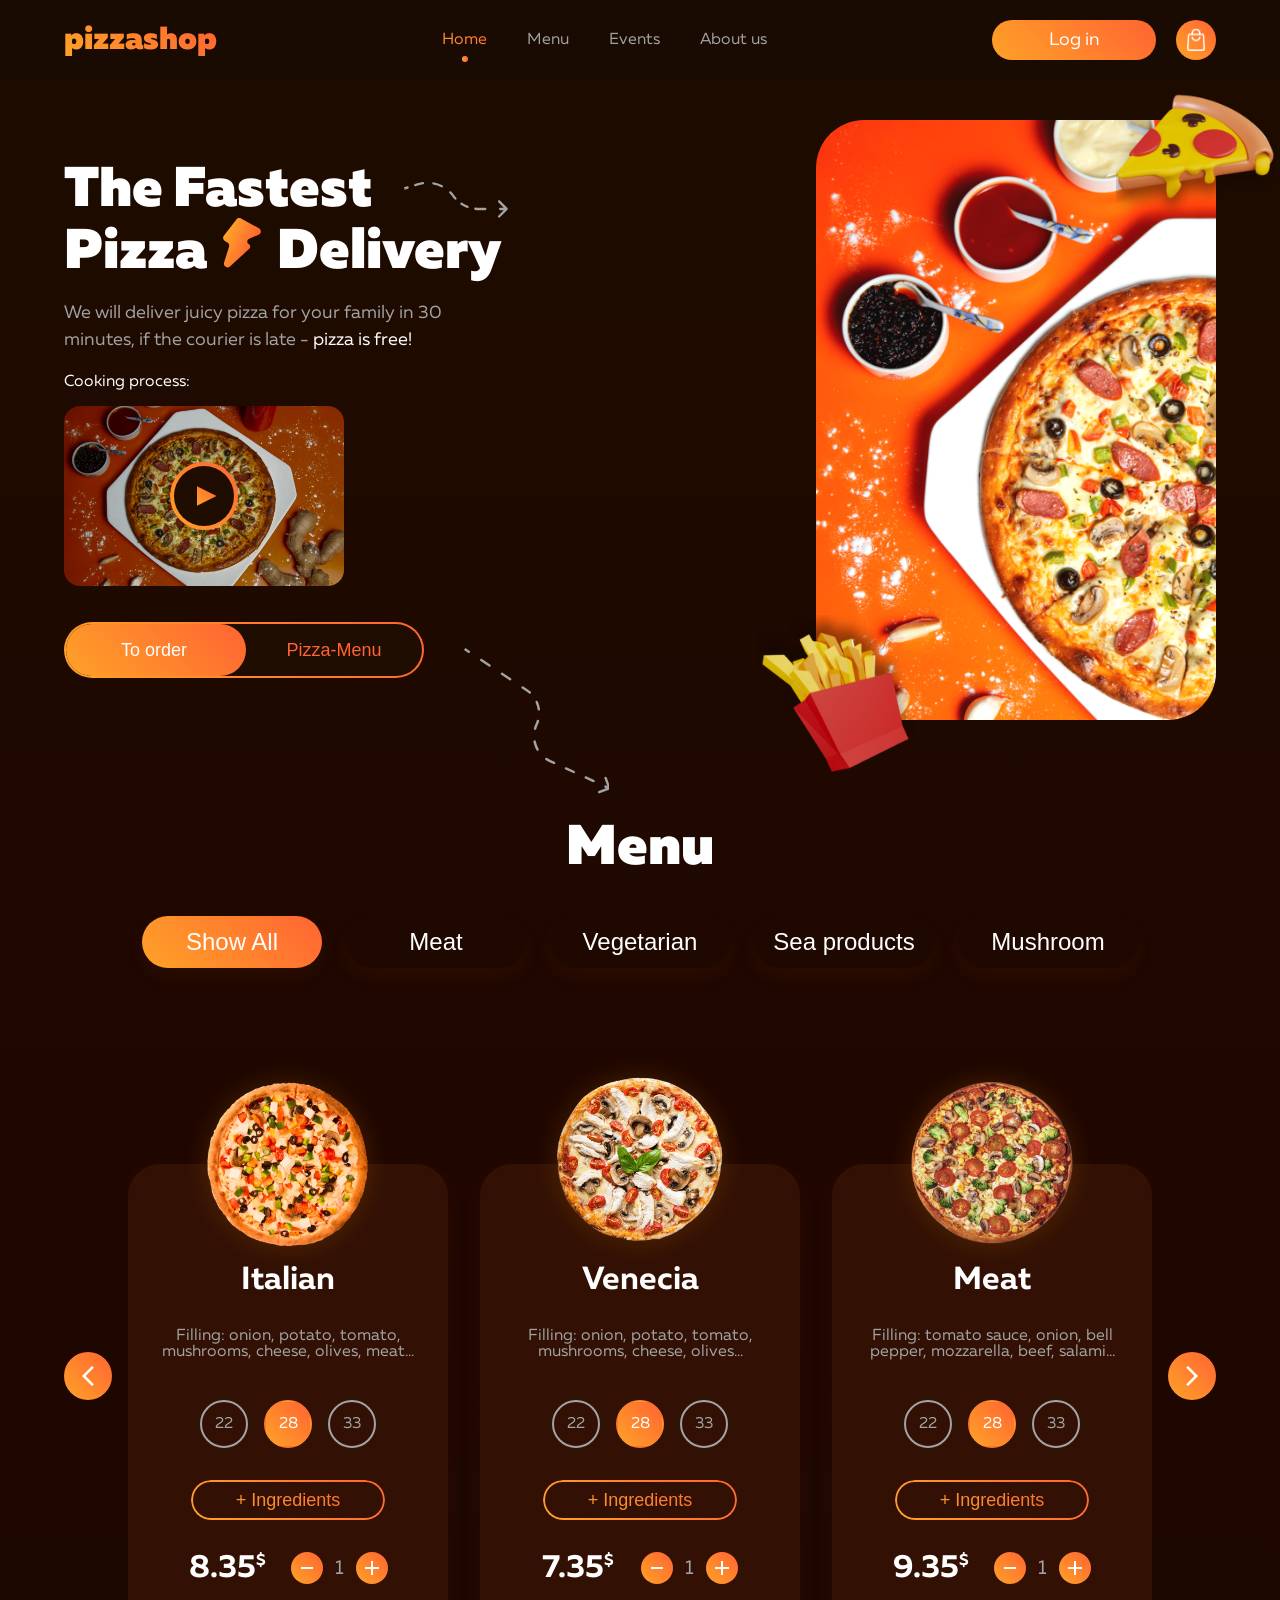
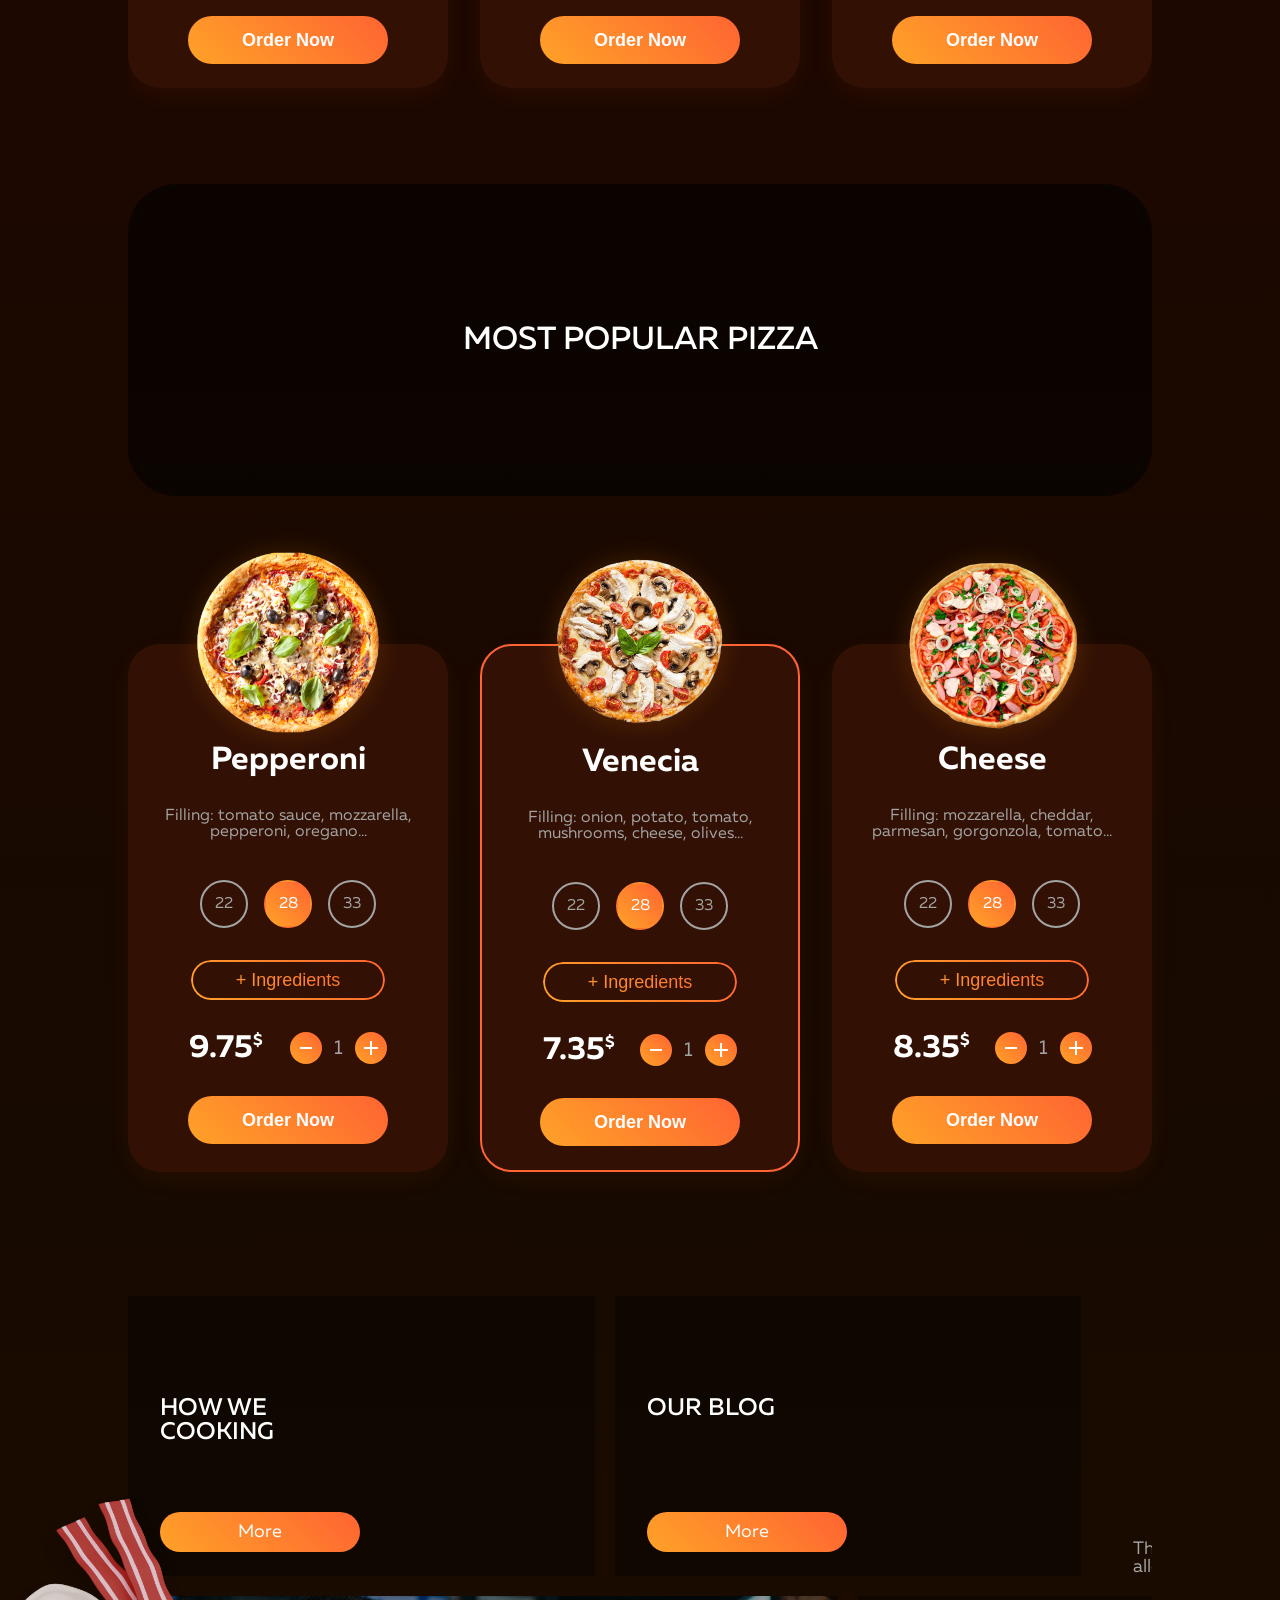
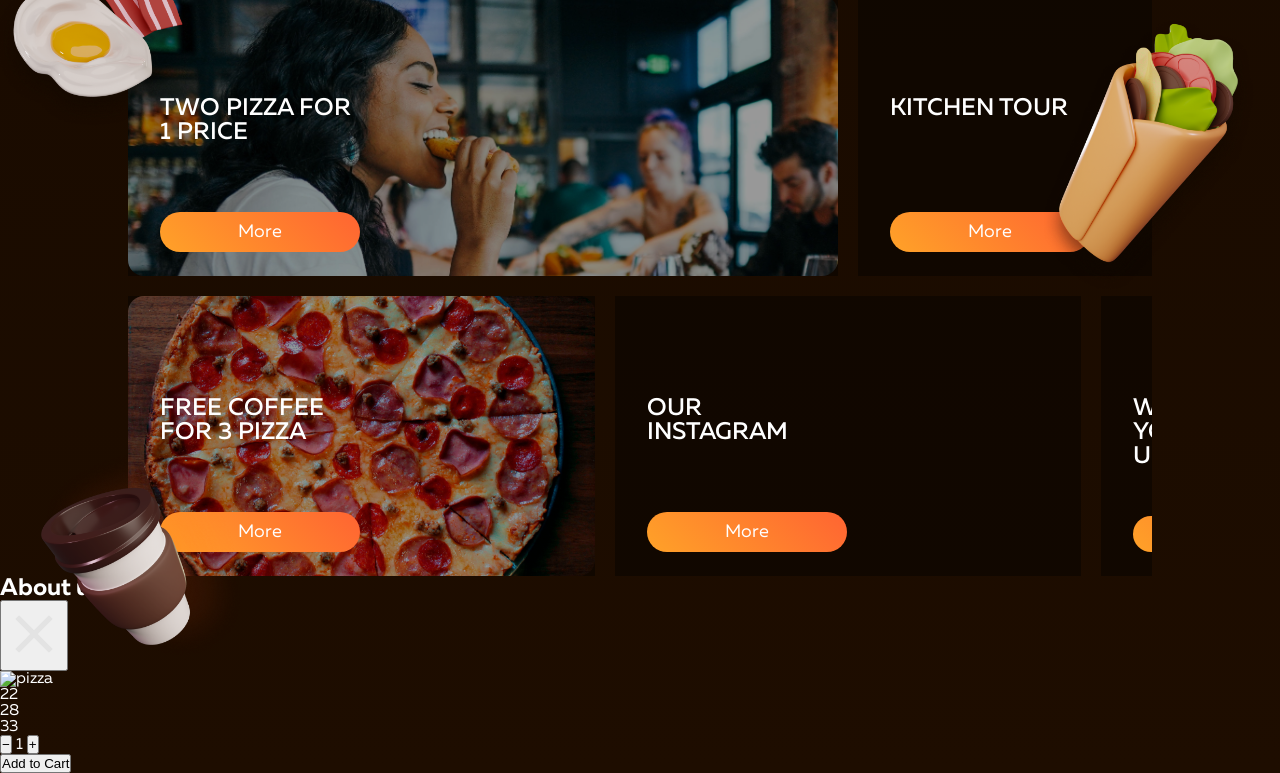
==== index.html @ ea16dc96 "Divide js files" ====
<!DOCTYPE html>
<html lang="en">
<head>
    <meta charset="UTF-8">
    <title>PizzaShop</title>
    <link rel="stylesheet" href="css/font.css">
    <link rel="stylesheet" href="css/reset.css">
    <link rel="stylesheet" href="css/style.css">
</head>
<body>
<header>
    <div class="header__container">
        <h1 class="header__logo">pizzashop</h1>
        <nav class="header__nav">
            <ul class="nav__list">
                <li class="nav__item"><a class="nav__link nav__link--active" href="#home">Home</a></li>
                <li class="nav__item"><a class="nav__link" href="#menu">Menu</a></li>
                <li class="nav__item"><a class="nav__link" href="#events">Events</a></li>
                <li class="nav__item"><a class="nav__link" href="#about">About us</a></li>
            </ul>
        </nav>

        <div class="header__actions" id="actions">
            <a class="header__login" href="#" id="login">Log in</a>
            <a class="header__bag" href="#">
                <img class="header__bag_img" src="img/icons/bag.svg" alt="">
            </a>
            <button class="header__burger" id="burger" aria-label="Open menu">
                <span></span>
                <span></span>
                <span></span>
            </button>
        </div>
    </div>
</header>

<main>
    <section id="home" class="hero-section">
        <div class="hero-section__description-block">
            <h1 class="hero-section__title title">
                The Fastest <br>
                Pizza
                <img class="description-text__lightning-icon" alt="lighting-icon" src="img/icons/lighting.svg"> Delivery
            </h1>
            <div class="hero-section__arrow-top">
                <svg width="104" height="36" viewBox="0 0 104 36" xmlns="http://www.w3.org/2000/svg">
                    <path d="M103.471 27.7915C103.933 27.3297 103.933 26.581 103.471 26.1192L95.9459 18.5943C95.4841 18.1325 94.7355 18.1325 94.2737 18.5943C93.8119 19.056 93.8119 19.8047 94.2737 20.2665L100.963 26.9553L94.2737 33.6442C93.8119 34.106 93.8119 34.8547 94.2737 35.3164C94.7355 35.7782 95.4841 35.7782 95.9459 35.3164L103.471 27.7915ZM49.2333 13.8865L48.2747 14.5788L49.2333 13.8865ZM74.7927 26.9553L74.7927 25.7729L74.7927 26.9553ZM3.95366 6.63328C4.57832 6.44284 4.93032 5.78207 4.73987 5.15741C4.54943 4.53276 3.88866 4.18076 3.26401 4.3712L3.60884 5.50224L3.95366 6.63328ZM10.8704 2.05218C10.2458 2.24262 9.89376 2.90339 10.0842 3.52804C10.2746 4.1527 10.9354 4.5047 11.5601 4.31425L11.2152 3.18322L10.8704 2.05218ZM19.0616 2.35124C19.707 2.25175 20.1496 1.64789 20.0501 1.00247C19.9506 0.357049 19.3467 -0.0855175 18.7013 0.0139675L18.8814 1.1826L19.0616 2.35124ZM29.5747 0.171154C28.9324 0.0531824 28.3161 0.478233 28.1981 1.12053C28.0802 1.76283 28.5052 2.37915 29.1475 2.49712L29.3611 1.33414L29.5747 0.171154ZM37.3638 5.26276C37.9467 5.55719 38.6579 5.32335 38.9523 4.74045C39.2468 4.15755 39.0129 3.44633 38.43 3.15189L37.8969 4.20732L37.3638 5.26276ZM47.1852 9.60181C46.7314 9.1323 45.9828 9.11963 45.5133 9.57352C45.0438 10.0274 45.0311 10.776 45.485 11.2455L46.3351 10.4237L47.1852 9.60181ZM50.5187 17.3538C50.9564 17.8385 51.7041 17.8765 52.1887 17.4388C52.6734 17.0011 52.7114 16.2534 52.2737 15.7687L51.3962 16.5613L50.5187 17.3538ZM58.1165 20.7802C57.5709 20.4214 56.8377 20.5728 56.4789 21.1185C56.12 21.6641 56.2715 22.3973 56.8171 22.7561L57.4668 21.7682L58.1165 20.7802ZM63.1621 26.0004C63.7724 26.2326 64.4555 25.9261 64.6877 25.3157C64.9199 24.7054 64.6134 24.0223 64.0031 23.7901L63.5826 24.8952L63.1621 26.0004ZM71.4867 25.5925C70.8375 25.5215 70.2536 25.9901 70.1826 26.6392C70.1115 27.2884 70.5801 27.8723 71.2293 27.9434L71.358 26.768L71.4867 25.5925ZM81.2222 28.1378C81.8752 28.1378 82.4046 27.6084 82.4046 26.9553C82.4046 26.3023 81.8752 25.7729 81.2222 25.7729L81.2222 26.9553L81.2222 28.1378ZM96.2054 25.7729C95.5523 25.7729 95.0229 26.3023 95.0229 26.9553C95.0229 27.6084 95.5523 28.1378 96.2054 28.1378L96.2054 26.9553L96.2054 25.7729ZM0.344849 6.49736L0.689677 7.6284L3.95366 6.63328L3.60884 5.50224L3.26401 4.3712L1.97744e-05 5.36632L0.344849 6.49736ZM11.2152 3.18322L11.5601 4.31425L14.8241 3.31914L14.4792 2.1881L14.1344 1.05706L10.8704 2.05218L11.2152 3.18322ZM14.4792 2.1881L14.8241 3.31914C16.227 2.89142 17.6428 2.56993 19.0616 2.35124L18.8814 1.1826L18.7013 0.0139675C17.1717 0.249748 15.6458 0.596278 14.1344 1.05706L14.4792 2.1881ZM29.3611 1.33414L29.1475 2.49712C32.0036 3.02169 34.7718 3.95351 37.3638 5.26276L37.8969 4.20732L38.43 3.15189C35.6364 1.74079 32.653 0.736538 29.5747 0.171154L29.3611 1.33414ZM46.3351 10.4237L45.485 11.2455C46.4827 12.2776 47.416 13.3898 48.2747 14.5788L49.2333 13.8865L50.1918 13.1942C49.2667 11.9133 48.261 10.7146 47.1852 9.60181L46.3351 10.4237ZM49.2333 13.8865L48.2747 14.5788C48.9758 15.5496 49.7254 16.4754 50.5187 17.3538L51.3962 16.5613L52.2737 15.7687C51.5378 14.9539 50.8424 14.095 50.1918 13.1942L49.2333 13.8865ZM57.4668 21.7682L56.8171 22.7561C58.8075 24.0651 60.9355 25.1532 63.1621 26.0004L63.5826 24.8952L64.0031 23.7901C61.9374 23.0041 59.9632 21.9947 58.1165 20.7802L57.4668 21.7682ZM71.358 26.768L71.2293 27.9434C72.4058 28.0722 73.5952 28.1378 74.7927 28.1378L74.7927 26.9553L74.7927 25.7729C73.6815 25.7729 72.5781 25.7121 71.4867 25.5925L71.358 26.768ZM74.7927 26.9553L74.7927 28.1378L81.2222 28.1378L81.2222 26.9553L81.2222 25.7729L74.7927 25.7729L74.7927 26.9553ZM96.2054 26.9553L96.2054 28.1378L102.635 28.1378L102.635 26.9553L102.635 25.7729L96.2054 25.7729L96.2054 26.9553Z"
                          fill="#A3A3A3"
                    />
                </svg>
            </div>

            <p class="description__text">
                We will deliver juicy pizza for your family in 30 minutes, if the courier is late -
                <span>pizza is free!</span>
            </p>
            <div class="description__down-bock">
                <div class="hero__video-block">
                    <p class="hero__video-title">Cooking process:</p>
                    <div class="hero__video-wrapper" id="video-wrapper">
                        <button class="hero__video-button" id="video-button">
                        <span class="video-button__triangle-container">
                            <span class="video-button__triangle"></span>
                        </span>
                        </button>
                    </div>
                </div>

                <div class="hero-section__switch">
                    <div class="switch__slider"></div>
                    <button class="switch__btn switch__btn--active">To order</button>
                    <button class="switch__btn">Pizza-Menu</button>
                </div>
                <div class="hero-section__arrow-bottom">
                    <svg width="147" height="146" viewBox="0 0 147 146" xmlns="http://www.w3.org/2000/svg">
                        <path d="M145.855 141.482C146.49 141.246 146.814 140.54 146.579 139.905L142.742 129.557C142.506 128.922 141.801 128.598 141.165 128.833C140.53 129.069 140.207 129.775 140.442 130.41L143.853 139.608L134.654 143.019C134.019 143.254 133.695 143.96 133.931 144.595C134.166 145.23 134.872 145.554 135.507 145.319L145.855 141.482ZM62.7693 42.1664L63.4467 41.1441L62.7693 42.1664ZM4.13945 4.78748C4.70403 5.16158 5.46498 5.00718 5.83909 4.4426C6.21319 3.87802 6.05879 3.11707 5.49421 2.74296L4.81683 3.76522L4.13945 4.78748ZM17.9126 10.9718C17.348 10.5977 16.5871 10.7521 16.213 11.3167C15.8388 11.8812 15.9933 12.6422 16.5578 13.0163L17.2352 11.994L17.9126 10.9718ZM24.8368 18.5022C25.4013 18.8763 26.1623 18.7219 26.5364 18.1573C26.9105 17.5927 26.7561 16.8318 26.1915 16.4577L25.5141 17.4799L24.8368 18.5022ZM38.6099 24.6865C38.0453 24.3124 37.2844 24.4668 36.9103 25.0314C36.5362 25.5959 36.6906 26.3569 37.2551 26.731L37.9325 25.7087L38.6099 24.6865ZM45.5341 32.2169C46.0986 32.591 46.8596 32.4366 47.2337 31.872C47.6078 31.3074 47.4534 30.5465 46.8888 30.1724L46.2114 31.1946L45.5341 32.2169ZM59.3072 38.4012C58.7426 38.0271 57.9817 38.1815 57.6076 38.7461C57.2335 39.3106 57.3879 40.0716 57.9524 40.4457L58.6298 39.4234L59.3072 38.4012ZM65.0434 45.4578C65.5498 45.9075 66.3249 45.8615 66.7746 45.355C67.2243 44.8486 67.1783 44.0735 66.6718 43.6238L65.8576 44.5408L65.0434 45.4578ZM73.8301 53.4104C73.5547 52.7917 72.8299 52.5133 72.2111 52.7887C71.5924 53.0641 71.314 53.7889 71.5894 54.4077L72.7098 53.9091L73.8301 53.4104ZM73.6246 61.5491C73.7168 62.2201 74.3354 62.6893 75.0064 62.5971C75.6774 62.5049 76.1466 61.8863 76.0544 61.2153L74.8395 61.3822L73.6246 61.5491ZM75.1307 73.3052C75.324 72.6561 74.9545 71.9732 74.3054 71.7799C73.6563 71.5866 72.9734 71.956 72.7801 72.6051L73.9554 72.9552L75.1307 73.3052ZM69.9096 80.3237C69.7261 80.9757 70.1057 81.653 70.7577 81.8365C71.4096 82.0201 72.0869 81.6404 72.2705 80.9885L71.09 80.6561L69.9096 80.3237ZM71.8107 93.259C71.6769 92.595 71.0302 92.1652 70.3663 92.299C69.7024 92.4327 69.2726 93.0794 69.4063 93.7433L70.6085 93.5012L71.8107 93.259ZM72.5339 102.179C72.8653 102.769 73.6128 102.979 74.2034 102.648C74.7941 102.316 75.0042 101.569 74.6728 100.978L73.6033 101.578L72.5339 102.179ZM83.021 109.983C82.4568 109.608 81.6957 109.762 81.321 110.326C80.9463 110.89 81.0999 111.652 81.6641 112.026L82.3425 111.005L83.021 109.983ZM89.5606 116.036C90.1761 116.319 90.9041 116.049 91.1867 115.433C91.4692 114.818 91.1993 114.09 90.5837 113.807L90.0721 114.922L89.5606 116.036ZM102.446 119.252C101.83 118.97 101.102 119.239 100.82 119.855C100.537 120.47 100.807 121.199 101.423 121.481L101.934 120.367L102.446 119.252ZM109.331 125.111C109.946 125.394 110.674 125.124 110.957 124.508C111.239 123.893 110.969 123.165 110.354 122.882L109.842 123.997L109.331 125.111ZM122.216 128.327C121.601 128.045 120.873 128.315 120.59 128.93C120.307 129.546 120.577 130.274 121.193 130.556L121.705 129.442L122.216 128.327ZM129.101 134.186C129.717 134.469 130.445 134.199 130.727 133.583C131.01 132.968 130.74 132.24 130.124 131.957L129.613 133.072L129.101 134.186ZM141.986 137.402C141.371 137.12 140.643 137.39 140.36 138.005C140.078 138.621 140.348 139.349 140.963 139.631L141.475 138.517L141.986 137.402ZM0.677368 1.02228L-1.23278e-05 2.04454L4.13945 4.78748L4.81683 3.76522L5.49421 2.74296L1.35475 2.065e-05L0.677368 1.02228ZM17.2352 11.994L16.5578 13.0163L24.8368 18.5022L25.5141 17.4799L26.1915 16.4577L17.9126 10.9718L17.2352 11.994ZM37.9325 25.7087L37.2551 26.731L45.5341 32.2169L46.2114 31.1946L46.8888 30.1724L38.6099 24.6865L37.9325 25.7087ZM58.6298 39.4234L57.9524 40.4457L62.0919 43.1886L62.7693 42.1664L63.4467 41.1441L59.3072 38.4012L58.6298 39.4234ZM62.7693 42.1664L62.0919 43.1886C63.1412 43.884 64.1258 44.6431 65.0434 45.4578L65.8576 44.5408L66.6718 43.6238C65.6684 42.7329 64.5925 41.9034 63.4467 41.1441L62.7693 42.1664ZM72.7098 53.9091L71.5894 54.4077C72.6005 56.6796 73.2862 59.0855 73.6246 61.5491L74.8395 61.3822L76.0544 61.2153C75.6845 58.5227 74.9352 55.8935 73.8301 53.4104L72.7098 53.9091ZM73.9554 72.9552L72.7801 72.6051C72.4298 73.7812 71.9934 74.9453 71.4682 76.0893L72.5827 76.6009L73.6972 77.1125C74.2707 75.8633 74.7477 74.5912 75.1307 73.3052L73.9554 72.9552ZM72.5827 76.6009L71.4682 76.0893C70.8301 77.4795 70.3119 78.8949 69.9096 80.3237L71.09 80.6561L72.2705 80.9885C72.6383 79.6819 73.1125 78.3864 73.6972 77.1125L72.5827 76.6009ZM70.6085 93.5012L69.4063 93.7433C70.0019 96.6997 71.0582 99.5485 72.5339 102.179L73.6033 101.578L74.6728 100.978C73.3224 98.5717 72.3556 95.9643 71.8107 93.259L70.6085 93.5012ZM82.3425 111.005L81.6641 112.026C82.9007 112.847 84.2164 113.583 85.6065 114.221L86.1181 113.106L86.6297 111.992C85.3558 111.407 84.1517 110.734 83.021 109.983L82.3425 111.005ZM86.1181 113.106L85.6065 114.221L89.5606 116.036L90.0721 114.922L90.5837 113.807L86.6297 111.992L86.1181 113.106ZM101.934 120.367L101.423 121.481L109.331 125.111L109.842 123.997L110.354 122.882L102.446 119.252L101.934 120.367ZM121.705 129.442L121.193 130.556L129.101 134.186L129.613 133.072L130.124 131.957L122.216 128.327L121.705 129.442ZM141.475 138.517L140.963 139.631L144.917 141.446L145.429 140.332L145.94 139.217L141.986 137.402L141.475 138.517Z"
                              fill="#A3A3A3"/>
                    </svg>
                </div>
            </div>
        </div>
        <div class="hero-section__banner">
            <img class="banner__pizza-emoji" src="img/emoji/pizza.png" alt="pizza-emoji">

            <picture class="banner__img">
                <img class="banner__img-item" src="img/pizza-banner.png" alt="pizza banner">
            </picture>
            <img class="banner__potatoes-emoji" src="img/emoji/potatoes-free.png" alt="potatoes-free-emoji">

        </div>

    </section>

    <section id="menu" class="menu-section">
        <h2 class="menu-section__title title">Menu</h2>

        <div class="menu-section__menu-content">
            <div class="menu-content__buttons">
            </div>

            <div class="menu-content__slider">
                <button class="menu-slider__btn prev">
                    <img src="img/icons/arrow-left.svg" alt="arrow-left">
                </button>

                <div class="menu-content__cards-container">
                    <div class="menu-content__cards-track">
                    </div>
                </div>

                <button class="menu-slider__btn next">
                    <img src="img/icons/arrow-right.svg" alt="arrow-right">
                </button>
            </div>
        </div>

        <div class="menu-section__popular-pizzas">
            <div class="popular-pizzas__popular-pizza-banner">
                <p class="popular-pizzas-banner__title">MOST POPULAR PIZZA</p>
            </div>
            <div class="menu-section__popular-pizzas-container">

            </div>
        </div>

    </section>


    <section id="events" class="events-section">
        <div class="events-scroll-wrapper">
            <div class="events-section__events-container">
                <div class="events-container__event-item--cooking event-item">
                    <p class="event-item__title">HOW WE COOKING</p>
                    <a class="event-item__btn">More</a>
                </div>
                <div class="events-container__event-item--blog event-item">
                    <p class="event-item__title">OUR BLOG</p>
                    <a class="event-item__btn">More</a>
                </div>
                <div class="events-container__events-header">
                    <h2 class="events__title title">Events</h2>
                    <p class="events__description">
                        There are regular events in our pizzeria that will allow you to eat delicious food for a lower
                        price!
                    </p>
                </div>
                <div class="events-container__event-item--pizza event-item">
                    <p class="event-item__title">TWO PIZZA FOR 1 PRICE</p>
                    <a class="event-item__btn">More</a>
                </div>
                <div class="events-container__event-item--tour event-item">
                    <p class="event-item__title">KITCHEN TOUR</p>
                    <a class="event-item__btn">More</a>
                </div>
                <div class="events-container__event-item--coffee event-item">
                    <p class="event-item__title">FREE COFFEE FOR 3 PIZZA</p>
                    <a class="event-item__btn">More</a>
                </div>
                <div class="events-container__event-item--instagram event-item">
                    <p class="event-item__title">OUR INSTAGRAM</p>
                    <a class="event-item__btn">More</a>
                </div>
                <div class="events-container__event-item--place event-item">
                    <p class="event-item__title">WHERE ARE YOU CHOOSE US?</p>
                    <a class="event-item__btn">More</a>
                </div>
                <img class="events__emoji--eggs" src="img/emoji/eggs.png" alt="eggs-emoji">
                <img class="events__emoji--roll" src="img/emoji/roll.png" alt="roll-emoji">
                <img class="events__emoji--coffee" src="img/emoji/coffee.png" alt="coffee-emoji">
            </div>
        </div>
    </section>

    <section id="about">
        <h2>About us</h2>
    </section>
</main>
<footer></footer>
<script type="module" src="js/constants.js"></script>
<script type="module" src="js/mocks.js"></script>

<script src="js/navigation.js"></script>
<script src="js/burger-menu.js"></script>
<script src="js/video.js"></script>
<script src="js/switch.js"></script>
<script src="js/animations.js"></script>

<script type="module" src="js/pizza-modal.js"></script>
<script type="module" src="js/pizza-slider.js"></script>
<script type="module" src="js/pizza-cards.js"></script>
<script type="module" src="js/filters.js"></script>
<script type="module" src="js/popular-cards.js"></script>

<script type="module" src="js/init.js"></script>

</body>
</html>
---- css/font.css ----
@font-face {
    font-family: 'Muller';
    src: url('../fonts/Muller/Fontfabric - MullerRegular.otf') format('opentype');
    font-weight: 400;
    font-style: normal;
    font-display: swap;
}

@font-face {
    font-family: 'Muller';
    src: url('../fonts/Muller/Fontfabric - MullerMedium.otf') format('opentype');
    font-weight: 500;
    font-style: normal;
    font-display: swap;
}

@font-face {
    font-family: 'Muller';
    src: url('../fonts/Muller/Fontfabric - MullerBold.otf') format('opentype');
    font-weight: 700;
    font-style: normal;
    font-display: swap;
}

@font-face {
    font-family: 'Muller';
    src: url('../fonts/Muller/Fontfabric - MullerBlack.otf') format('opentype');
    font-weight: 900;
    font-style: normal;
    font-display: swap;
}
---- css/style.css ----
:root {
    --bg-color: #1E0D00;
    --primary-orange-color: #FF6432;
    --box-shadow-popular-card-color: rgba(255, 100, 50, 0.59);
    --box-shadow-card-color: #FF6B000F;
    --bg-card-color: #321104;
    --header-color: rgba(26, 12, 3, 0.85);
    --hover-box-shadow-color: rgba(255, 100, 50, 0.15);
    --primary-text-color: #fff;
    --secondary-text-color: #A3A3A3;

    --orange-gradient: linear-gradient(45deg, #FFA228 0%, #FF6432 100%);
    --bg-gradient: linear-gradient(180deg, #1E0C00 0%, #1F0700 31%, #170A00 69%, #1E0D00 100%);
    --modal-bg-gradient: linear-gradient(180deg,
    rgba(30, 12, 0, 0.8) 0%, rgba(31, 7, 0, 0.8) 31%,
    rgba(23, 10, 0, 0.8) 69%, rgba(30, 13, 0, 0.8) 100%);

    --font-weight-normal: 500;
    --font-weight-bold: 700;
    --font-weight-light: 400;
    --font-weight-extra-bold: 900;

    --font-size-s: 14px;
    --font-size-m: 16px;
    --font-size-l: 18px;
    --font-size-xl: 20px;
    --font-size-2xl: 24px;
    --font-size-3xl: 32px;
    --font-size-title: 56px;
}

body {
    background: var(--bg-gradient);
    font-family: 'Muller', sans-serif;
    color: var(--primary-text-color);
}

html::-webkit-scrollbar {
    width: 8px;
}

html::-webkit-scrollbar-track {
    background: var(--bg-gradient);
}

html::-webkit-scrollbar-thumb {
    background: var(--orange-gradient);
    border-radius: 8px;
}


/*header*/
header {
    position: fixed;
    width: 100%;
    z-index: 10;
    top: 0;
    left: 0;
}

.header__container {
    height: 80px;
    display: flex;
    justify-content: space-between;
    align-items: center;
    margin: 0 auto;
    padding: 0 64px;
    max-width: 1980px;
    background: var(--header-color);
    backdrop-filter: blur(20px);
    -webkit-backdrop-filter: blur(20px);
    transition: background 0.3s ease;
}

.header__logo,
.nav__link--active {
    background: var(--orange-gradient);
    background-clip: text;
    -webkit-background-clip: text;
    color: transparent;
    -webkit-text-fill-color: transparent;
}

.header__logo {
    font-weight: var(--font-weight-extra-bold);
}

.header__actions {
    display: flex;
    align-items: center;
    gap: 20px;
}

.header__actions .header__link {
    color: var(--primary-text-color);
    font-size: var(--font-size-m);
    transition: 0.3s ease;
}

.header__actions .header__link:hover {
    color: var(--orange-gradient);
    cursor: pointer;
}

.header__nav {
    height: 100%;
}

.nav__list {
    height: 100%;
    display: flex;
    align-items: center;
    gap: 32px;
}

.nav__item {
    position: relative;
    height: 40px;
}

.nav__link {
    display: flex;
    align-items: center;
    padding: 4px;
    justify-content: center;
    height: 100%;
    color: var(--secondary-text-color);
    text-decoration: none;
    transition: 0.3s ease;
}

.nav__link:hover {
    color: var(--primary-text-color);
    cursor: pointer;
}

.nav__link--active {
    display: flex;
    justify-content: center;
}

.nav__link--active::after {
    content: "";
    width: 6px;
    height: 6px;
    position: absolute;
    bottom: -2px;
    border-radius: 50%;
    background: linear-gradient(90deg, #FFA228 0%, #FF6432 100%);
}


.header__login, .event-item__btn {
    display: flex;
    align-items: center;
    justify-content: center;
    background: var(--orange-gradient);
    height: 40px;
    width: 164px;
    border-radius: 20px;
    font-size: var(--font-size-l);
    color: var(--primary-text-color);

    &:hover {
        scale: 1.05;
        transition: 0.3s ease;
    }
}

.header__bag {
    height: 40px;
    width: 40px;
    display: flex;
    align-items: center;
    justify-content: center;
    background: var(--orange-gradient);
    border-radius: 50%;

    &:hover {
        scale: 1.05;
        transition: 0.3s ease;
    }
}


main {
    padding-top: 120px;
    max-width: 1980px;
    margin: 0 auto;
}

.header__burger {
    display: none;
    flex-direction: column;
    justify-content: space-between;
    width: 26px;
    height: 18px;
    background: transparent;
    border: none;
    cursor: pointer;
    z-index: 10;
}

.header__burger span {
    width: 100%;
    height: 3px;
    border-radius: 3px;
    background: var(--orange-gradient);
    transition: 0.3s ease;
}

.nav__item--login {
    display: flex;
    justify-content: center;
    margin-top: 20px;
}

/*hero-section*/

.title {
    font-size: var(--font-size-title);
    font-weight: var(--font-weight-extra-bold);
}

.hero-section {
    display: flex;
    justify-content: space-between;
    align-items: center;
    padding: 0 64px;
    margin-bottom: 100px;
}

.hero-section__description-block {
    display: flex;
    flex-direction: column;
    gap: 20px;
    position: relative;
}

.description-text__lightning-icon {
    display: inline-block;
}

.description__text {
    width: 400px;
    font-size: var(--font-size-l);
    color: var(--secondary-text-color);
    line-height: 1.5;

    span {
        color: var(--primary-text-color);
    }
}

.hero__video-block {
    & > * {
        margin-bottom: 16px;
    }
}

.hero-section__arrow-bottom, .hero-section__arrow-top {
    position: absolute;
    overflow: hidden;
    width: 0;
    max-width: 145px;
    animation: reveal 3s ease forwards;
}

.hero-section__arrow-top {
    left: 340px;
    top: 20px;

}

.hero-section__arrow-bottom {
    bottom: -120px;
    left: 400px;
}

@keyframes reveal {
    from {
        width: 0;
        opacity: 0;
    }
    to {
        width: 100%;
        opacity: 1;
    }
}


.hero-section__banner {
    display: flex;
    justify-content: center;
    align-items: center;
    position: relative;
}

.banner__img {
    height: 600px;
    width: 400px;
    border-radius: 48px;
    overflow: hidden;
    padding: 0;
}

.banner__img-item {
    width: 100%;
    height: 100%;
}

.banner__pizza-emoji, .banner__potatoes-emoji {
    width: 160px;
    height: auto;
    position: absolute;

    &:hover {
        transform: scale(1.1);
        transition: 0.5s ease;
    }
}

.banner__potatoes-emoji {
    bottom: -60px;
    left: -60px;
}

.banner__pizza-emoji {
    top: -60px;
    right: -60px;
}

.hero__video-wrapper {
    display: flex;
    justify-content: center;
    align-items: center;
    background: url("../img/video-preview.png") center;
    background-size: cover;
    border-radius: 16px;
    width: 280px;
    height: 180px;
}

.hero__video-button {
    padding: 4px;
    border-radius: 50%;
    background: var(--orange-gradient);
    display: flex;
    justify-content: center;
    align-items: center;
    border: none;
    outline: none;

    &:hover {
        scale: 1.2;
        transition: 0.3s ease;
    }
}

.video-button__triangle-container {
    display: flex;
    justify-content: center;
    align-items: center;
    border-radius: inherit;
    width: 60px;
    height: 60px;
    background: var(--bg-color);
    cursor: pointer;

}

.video-button__triangle {
    clip-path: polygon(0 0, 100% 50%, 0 100%);
    background: var(--orange-gradient);
    margin-left: 5px;
    display: flex;
    align-items: center;
    justify-content: center;

    &::before {
        content: "";
        background: var(--bg-color);
        border-radius: 50%;
        width: 2px;
        height: 4px;
    }
}

.video-button__triangle {
    display: block;
    width: 20px;
    height: 20px;
}

.video--playing {
    width: 100%;
    height: 100%;
    border: none;
    border-radius: 16px;
    display: block;
    animation: fadeIn 0.4s ease-in;
}

@keyframes fadeIn {
    from {
        opacity: 0;
    }
    to {
        opacity: 1;
    }
}

.hero-section__switch {
    position: relative;
    display: flex;
    border-radius: 32px;
    background: var(--orange-gradient);
    width: 360px;
    overflow: hidden;
}

.hero-section__switch::before {
    content: "";
    position: absolute;
    inset: 2px;
    background: var(--bg-color);
    border-radius: 32px;
    z-index: 0;
}

.switch__slider {
    position: absolute;
    top: 2px;
    left: 2px;
    width: 50%;
    height: calc(100% - 4px);
    background: var(--orange-gradient);
    border-radius: 32px;
    z-index: 1;
    transition: transform 0.4s ease;
}

.switch__btn {
    flex: 1;
    height: 56px;
    border: none;
    border-radius: 32px;
    font-size: var(--font-size-l);
    font-weight: var(--font-weight-normal);
    color: var(--primary-orange-color);
    background: transparent;
    cursor: pointer;
    position: relative;
    z-index: 2;
    transition: color 0.3s ease;
}

.switch__btn--active {
    color: var(--primary-text-color);
}

.description__down-bock {
    display: flex;
    flex-direction: column;
    gap: 20px;
}

.menu-section__menu-content {
    display: flex;
    flex-direction: column;
    gap: 64px;
    width: 100%;
    padding: 0 128px;
}

.menu-section {
    display: flex;
    flex-direction: column;
    gap: 40px;
    align-items: center;
    max-width: 1980px;
}

.menu-content__buttons {
    display: flex;
    justify-content: center;
    align-items: center;
    gap: 24px;
    flex-wrap: wrap;
}

.buttons__menu-filter-btn {
    background: transparent;
    border: none;
    color: var(--primary-text-color);
    font-size: var(--font-size-2xl);
    font-weight: var(--font-weight-normal);
    padding: 12px;
    width: 180px;
    border-radius: 32px;
    cursor: pointer;
    transition: all 0.3s ease;
    box-shadow: 0 8px 20px var(--box-shadow-card-color);
}

.buttons__menu-filter-btn:not(.buttons__menu-filter-btn--active):hover {
    box-shadow: 0 8px 40px var(--hover-box-shadow-color);
    transform: translateY(-6px);
}


.buttons__menu-filter-btn--active {
    background: var(--orange-gradient);
    color: var(--primary-text-color);
}

.menu-content__slider {
    display: flex;
    align-items: center;
    justify-content: center;
    gap: 24px;
    position: relative;
    width: 100%;
    max-width: 1440px;
    margin: 0 auto;
}

.menu-content__cards-container {
    padding: 100px 0 0;
    display: flex;
    overflow-x: auto;
}

.menu-content__cards-container::-webkit-scrollbar {
    display: none;
}

.menu-content__cards-track {
    display: flex;
    flex-wrap: nowrap;
    padding: 32px 0;
    gap: 32px;
    justify-content: center;
}

.menu-slider__btn {
    background: var(--orange-gradient);
    border: none;
    border-radius: 50%;
    cursor: pointer;
    width: 48px;
    height: 48px;
    display: flex;
    justify-content: center;
    align-items: center;
    transition: all 0.3s ease;
}

.menu-slider__btn:hover {
    transform: scale(1.1);
}

.menu-slider__btn.prev {
    position: absolute;
    left: -64px;
}

.menu-slider__btn.next {
    position: absolute;
    right: -64px;
}


.cards-container__pizza-card,
.popular-pizzas-container__pizza-card {
    width: 320px;
    padding: 100px 24px 24px;
    display: flex;
    flex-direction: column;
    align-items: center;
    gap: 32px;
    border-radius: 32px;
    background: var(--bg-card-color);
    box-shadow: 0 8px 24px var(--box-shadow-card-color);
    position: relative;
    text-align: center;
    transition: transform 0.3s ease, box-shadow 0.3s ease;
}


.cards-container__pizza-card:hover,
.popular-pizzas-container__pizza-card:hover {
    transform: translateY(-6px);
    box-shadow: 0 12px 28px var(--hover-box-shadow-color);
}

.pizza-card__img {
    position: absolute;
    top: -120px;
    width: 240px;
    height: auto;
}

.pizza-card__pizza-name {
    font-size: var(--font-size-3xl);
    font-weight: var(--font-weight-bold);
    display: flex;
}

.pizza-card__ingredients {
    color: var(--secondary-text-color);
    font-size: var(--font-size-m);
    height: 40px;
    overflow: hidden;
}

.pizza-card__sizes {
    display: flex;
    gap: 16px;
}

.pizza-card__size {
    border: 2px solid var(--secondary-text-color);
    color: var(--secondary-text-color);
    border-radius: 50%;
    width: 48px;
    height: 48px;
    display: flex;
    align-items: center;
    justify-content: center;
    cursor: pointer;
    transition: all 0.3s ease;
}

.pizza-card__size--active {
    background: var(--orange-gradient);
    border-color: transparent;
    color: var(--primary-text-color);
}

.pizza-card__ingredients-btn {
    position: relative;
    display: inline-flex;
    align-items: center;
    justify-content: center;
    font-size: var(--font-size-l);
    font-weight: var(--font-weight-normal);
    width: 194px;
    height: 40px;
    border-radius: 50px;
    cursor: pointer;
    border: none;
    color: transparent;
    z-index: 1;
    background: transparent var(--orange-gradient);
    background-clip: text;
    -webkit-background-clip: text;
    -webkit-text-fill-color: transparent;
    transition: all 0.3s ease;
}

.pizza-card__ingredients-btn::before {
    content: "";
    position: absolute;
    inset: 0;
    border-radius: inherit;
    padding: 2px;
    background: var(--orange-gradient);
    -webkit-mask: -webkit-linear-gradient(#fff 0 0, #fff 100%) content-box no-repeat,
    -webkit-linear-gradient(#fff 0 0, #fff 0 100%) border-box no-repeat;
    -webkit-mask-composite: xor;
    mask-composite: exclude;
    transition: opacity 0.3s ease;
}

.pizza-card__ingredients-btn:hover {
    background: var(--orange-gradient);
    -webkit-text-fill-color: var(--primary-text-color);
}

.pizza-card__ingredients-btn:hover::before {
    opacity: 0;
}

.pizza-card__pizza-price {
    font-size: var(--font-size-3xl);
    font-weight: var(--font-weight-bold);
}

.pizza-card__pizza-price span {
    font-size: var(--font-size-m);
    vertical-align: super;
}

.pizza-card__bottom-block {
    display: flex;
    width: 100%;
    justify-content: space-around;
    padding: 0 24px;
}

.pizza-card__pizza-calculator {
    display: flex;
    align-items: center;
    gap: 12px;
}

.pizza-calculator__remove,
.pizza-calculator__add {
    cursor: pointer;
    color: var(--primary-text-color);
    background: var(--orange-gradient);
    border-radius: 50%;
    padding: 4px;
    display: flex;
    align-items: center;
    justify-content: center;
}

.pizza-calculator__remove:hover,
.pizza-calculator__add:hover {
    transform: scale(1.05);
}

.pizza-calculator__total {
    font-size: var(--font-size-xl);
    color: var(--secondary-text-color);
    font-weight: var(--font-weight-light);
}

.pizza-card__order-now {
    width: 200px;
    height: 48px;
    border-radius: 32px;
    border: none;
    background: var(--orange-gradient);
    color: var(--primary-text-color);
    font-size: var(--font-size-l);
    font-weight: var(--font-weight-bold);
    cursor: pointer;
    transition: all 0.3s ease;
}

.pizza-card__order-now:hover {
    transform: scale(1.03);
    box-shadow: 0 4px 12px rgba(255, 100, 50, 0.3);
}

.menu-section__popular-pizzas {
    width: 100%;
    display: flex;
    flex-direction: column;
    padding: 24px 128px;
    gap: 48px;
}

.popular-pizzas__popular-pizza-banner {
    width: 100%;
    display: flex;
    align-items: center;
    justify-content: center;
    padding: 140px 0;
    border-radius: 48px;
    position: relative;
    background: url(../img/popular-pizza-banner.jpg) center/cover no-repeat;
    overflow: hidden;

    &::before {
        content: "";
        position: absolute;
        inset: 0;
        background-color: rgba(0, 0, 0, 0.6);
        z-index: 0;
    }

    & * {
        position: relative;
        z-index: 1;
    }
}

.popular-pizzas-banner__title {
    font-weight: var(--font-weight-normal);
    font-size: var(--font-size-3xl);
    opacity: 0;
    transform: translateY(60px);
    transition: opacity 0.8s ease, transform 0.8s ease;
}

.popular-pizzas-banner__title.visible {
    opacity: 1;
    transform: translateY(0);
}

.menu-section__popular-pizzas-container {
    display: flex;
    justify-content: center;
    padding: 100px 0;
    gap: 24px;
    flex-wrap: nowrap;
}


.pizza-card__rating-mark {
    position: absolute;
    left: 50%;
    bottom: -40px;
    transform: translateX(-50%);
    background: var(--orange-gradient);
    border-radius: 50px;
    padding: 6px 16px;
    font-size: var(--font-size-xl);
    font-weight: var(--font-weight-bold);
    opacity: 0;
    transition: opacity 0.5s ease, transform 0.5s ease;
}

.popular-pizzas-container__pizza-card:hover .pizza-card__rating-mark {
    opacity: 1;
    transform: translate(-50%, 0);
}

.pizza-card--best {
    border: 2px solid var(--primary-orange-color);
    position: relative;
    z-index: 2;
}

.popular-pizzas-container:hover .popular-pizzas-container__pizza-card {
    opacity: 0.5;
}

.popular-pizzas-container__pizza-card:hover {
    opacity: 1;
    z-index: 3;
    box-shadow: 0 0 32px var(--box-shadow-popular-card-color);
    transform: scale(1.05);
}

.menu-section__popular-pizzas-container {
    display: flex;
    justify-content: center;
    padding: 100px 0;
    gap: 32px;
    flex-wrap: nowrap;
}

/*events*/


.events-section {
    padding: 0 128px;
    position: relative;
}

.events-scroll-wrapper {
    overflow-x: auto;
    width: 100%;
}

.events-section__events-container {
    display: grid;
    grid-template-columns: repeat(6, 1fr);
    grid-template-areas:
    "cooking cooking blog blog title title"
    "pizza pizza pizza tour tour tour"
    "coffee coffee instagram instagram place place";
    gap: 20px;
    min-width: 1440px;
}

.events-container__event-item--cooking {
    background: url("../img/events/cooking.jpg") no-repeat center center;
    grid-area: cooking;
}

.events-container__event-item--blog {
    background: url("../img/events/blog.jpg") no-repeat center center;
    grid-area: blog;
}

.events-container__event-item--pizza {
    background: url("../img/events/pizza.jpg") no-repeat center center;
    grid-area: pizza;
}

.events-container__event-item--tour {
    background: url("../img/events/tour.jpg") no-repeat center center;
    grid-area: tour;
}

.events-container__event-item--coffee {
    background: url("../img/events/coffee.jpg") no-repeat center center;
    grid-area: coffee;
}

.events-container__event-item--instagram {
    background: url("../img/events/instagram.jpg") no-repeat center center;
    grid-area: instagram;
}

.events-container__event-item--place {
    background: url("../img/events/place.jpg") no-repeat center center;
    grid-area: place;
}

.event-item {
    padding: 100px 32px 24px;
    height: 280px;
    background-repeat: no-repeat;
    background-position: center;
    background-size: cover;
    border-radius: 16px;
    display: flex;
    flex-direction: column;
    justify-content: space-between;
    gap: 48px;
    position: relative;

    &::before {
        content: "";
        position: absolute;
        inset: 0;
        background-color: rgba(0, 0, 0, 0.4);
        width: inherit;
    }

    & > * {
        width: 200px;
        position: relative;
        z-index: 1;
    }
}

.event-item__title {
    font-size: var(--font-size-2xl);
    font-weight: var(--font-weight-normal);
}

.events-container__events-header {
    display: flex;
    flex-direction: column;
    justify-content: flex-end;
    align-items: flex-end;
    grid-area: title;
    padding: 0 32px;
    gap: 10px;
}

.events__description {
    font-size: var(--font-size-l);
    font-weight: var(--font-weight-light);
    color: var(--secondary-text-color);
}

.event-item__btn {
    transition: transform 0.3s ease;

    &:hover {
        cursor: pointer;
        transform: translateY(-5px);
    }
}

.events__emoji--eggs, .events__emoji--roll, .events__emoji--coffee {
    position: absolute;
    z-index: 1;
    pointer-events: none;
}

.events__emoji--eggs {
    width: 280px;
    top: 160px;
    left: -20px;
}

.events__emoji--roll {
    width: 320px;
    top: 30%;
    right: 0;
}

.events__emoji--coffee {
    width: 300px;
    bottom: -120px;
    left: 0;
}

/*media*/
@media (min-width: 1440px) {
    .header__container {
        justify-content: space-around;
    }

    .hero-section {
        justify-content: space-around;
    }
}

@media (max-width: 1024px) {
    .header__burger {
        height: 40px;
        width: 40px;
        display: flex;
        padding: 8px 4px;
    }

    .header__actions > .header__login {
        display: none;
    }


    .nav__item {
        height: 40px;
    }

    .nav__list {
        display: none;
        flex-direction: column;
        align-items: center;
        gap: 32px;
        position: fixed;
        top: 0;
        right: 0;
        width: 100%;
        height: 100vh;
        background: var(--modal-bg-gradient);
        justify-content: center;
        z-index: 10;
    }

    .nav__list.nav__list--open {
        display: flex;
    }

    .header__burger.active span:nth-child(1) {
        transform: rotate(-45deg) translateX(-15px);
    }

    .header__burger.active span:nth-child(2) {
        opacity: 0;
    }

    .header__burger.active span:nth-child(3) {
        transform: rotate(45deg) translateX(-15px);
    }

    .hero-section {
        flex-direction: column-reverse;
        gap: 100px;
    }

    .hero__video-block {
        flex-direction: column-reverse;
    }

    .menu-slider__btn {
        display: none;
    }

    .menu-content__cards-track {
        gap: 24px;
        padding: 0 24px;
    }

    .menu-section__popular-pizzas-container {
        overflow-x: auto;
        scroll-snap-type: x mandatory;
        justify-content: flex-start;
        padding: 128px 16px;
    }

    .popular-pizzas-container__pizza-card {
        flex: 0 0 60vw;
        scroll-snap-align: center;
    }

    .menu-section__popular-pizzas-container::-webkit-scrollbar {
        display: none;
    }

    .hero-section__arrow-bottom {
        right: 0;
    }

    html::-webkit-scrollbar {
        width: 0;
    }

    html::-webkit-scrollbar-thumb {
        border-radius: 0;
    }

    .events-container__events-header {
        align-items: flex-start;
        width: 50vw;
    }
    .events-section {
        padding: 0 0 0 128px;
    }
    .events-section__events-container {
        padding: 0 32px 0 0;
        grid-template-areas:
      "title title title title title title"
      "cooking cooking cooking blog blog blog"
      "pizza pizza pizza tour tour tour"
      "coffee coffee instagram instagram place place";
    }

    .events__emoji--eggs, .events__emoji--roll, .events__emoji--coffee {
        display: none;
    }
}

@media (max-width: 500px) {
    .header__container {
        padding: 0 16px;
    }
}
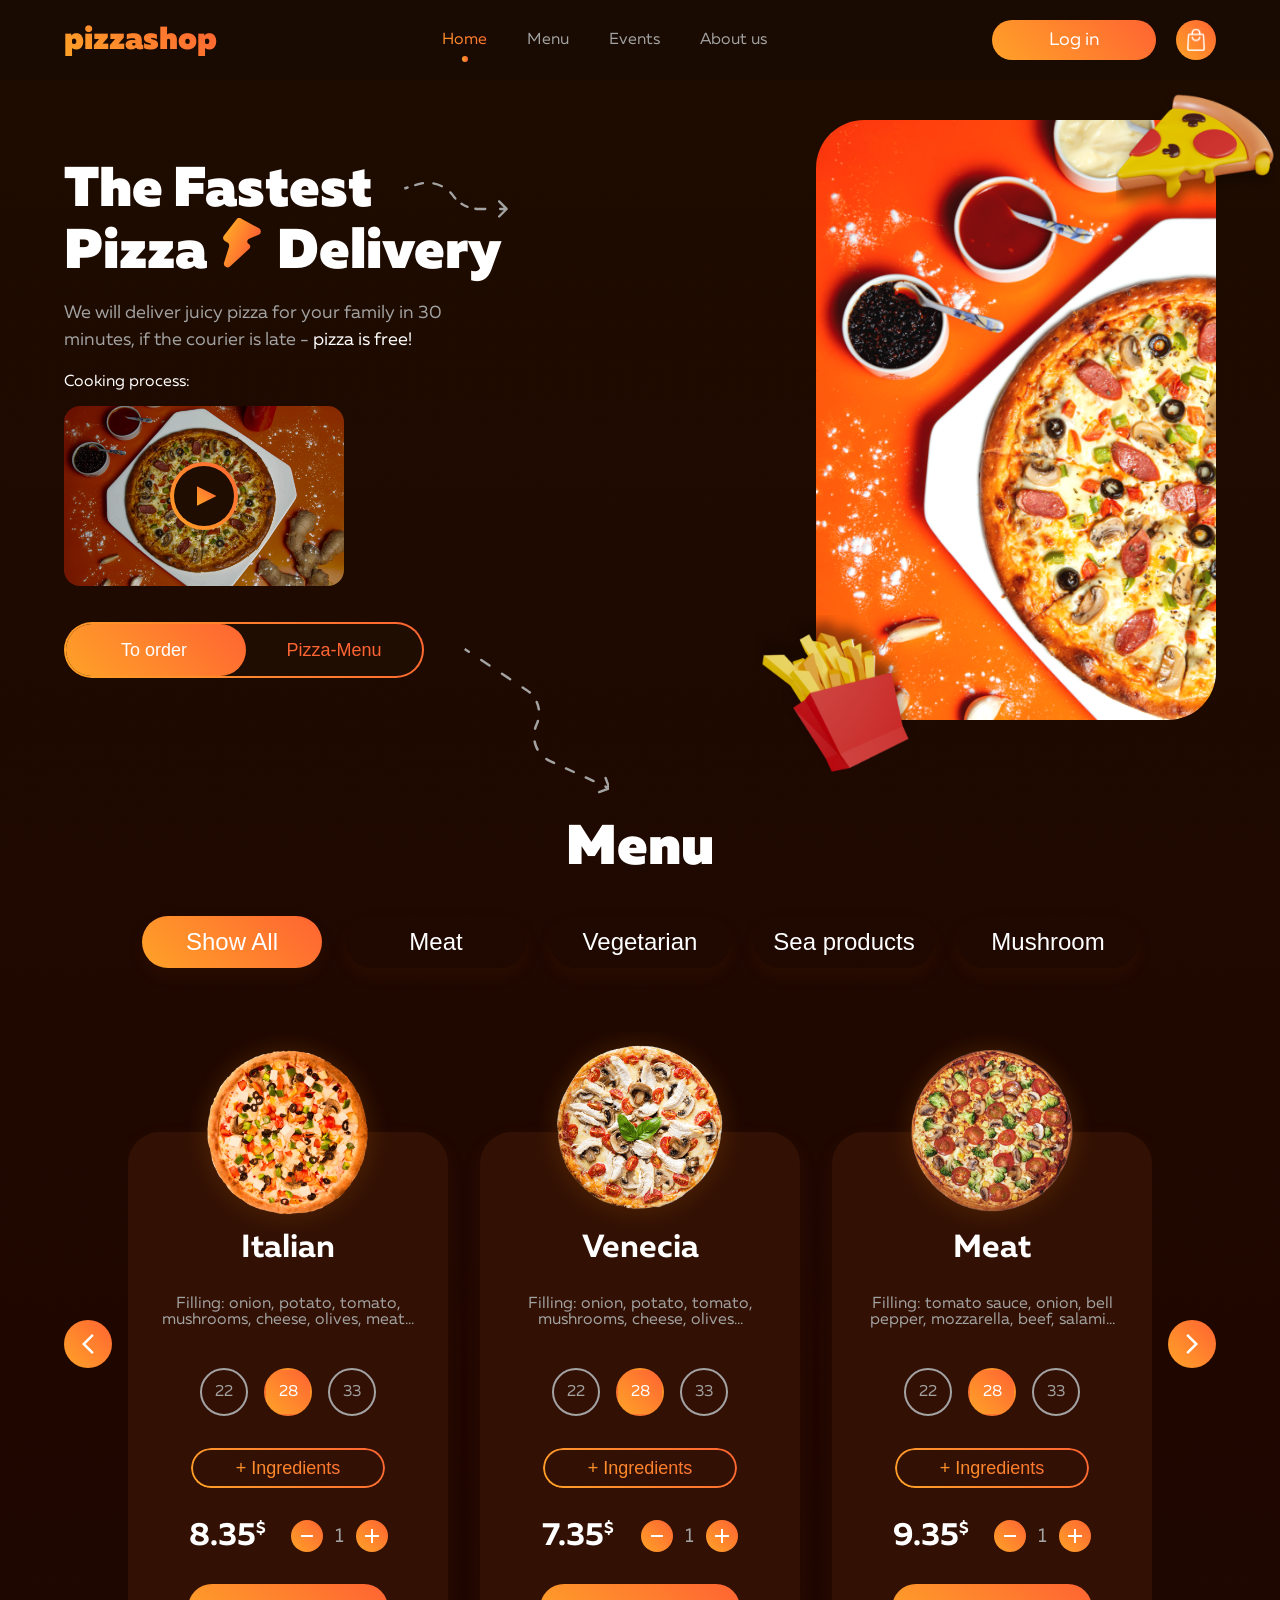
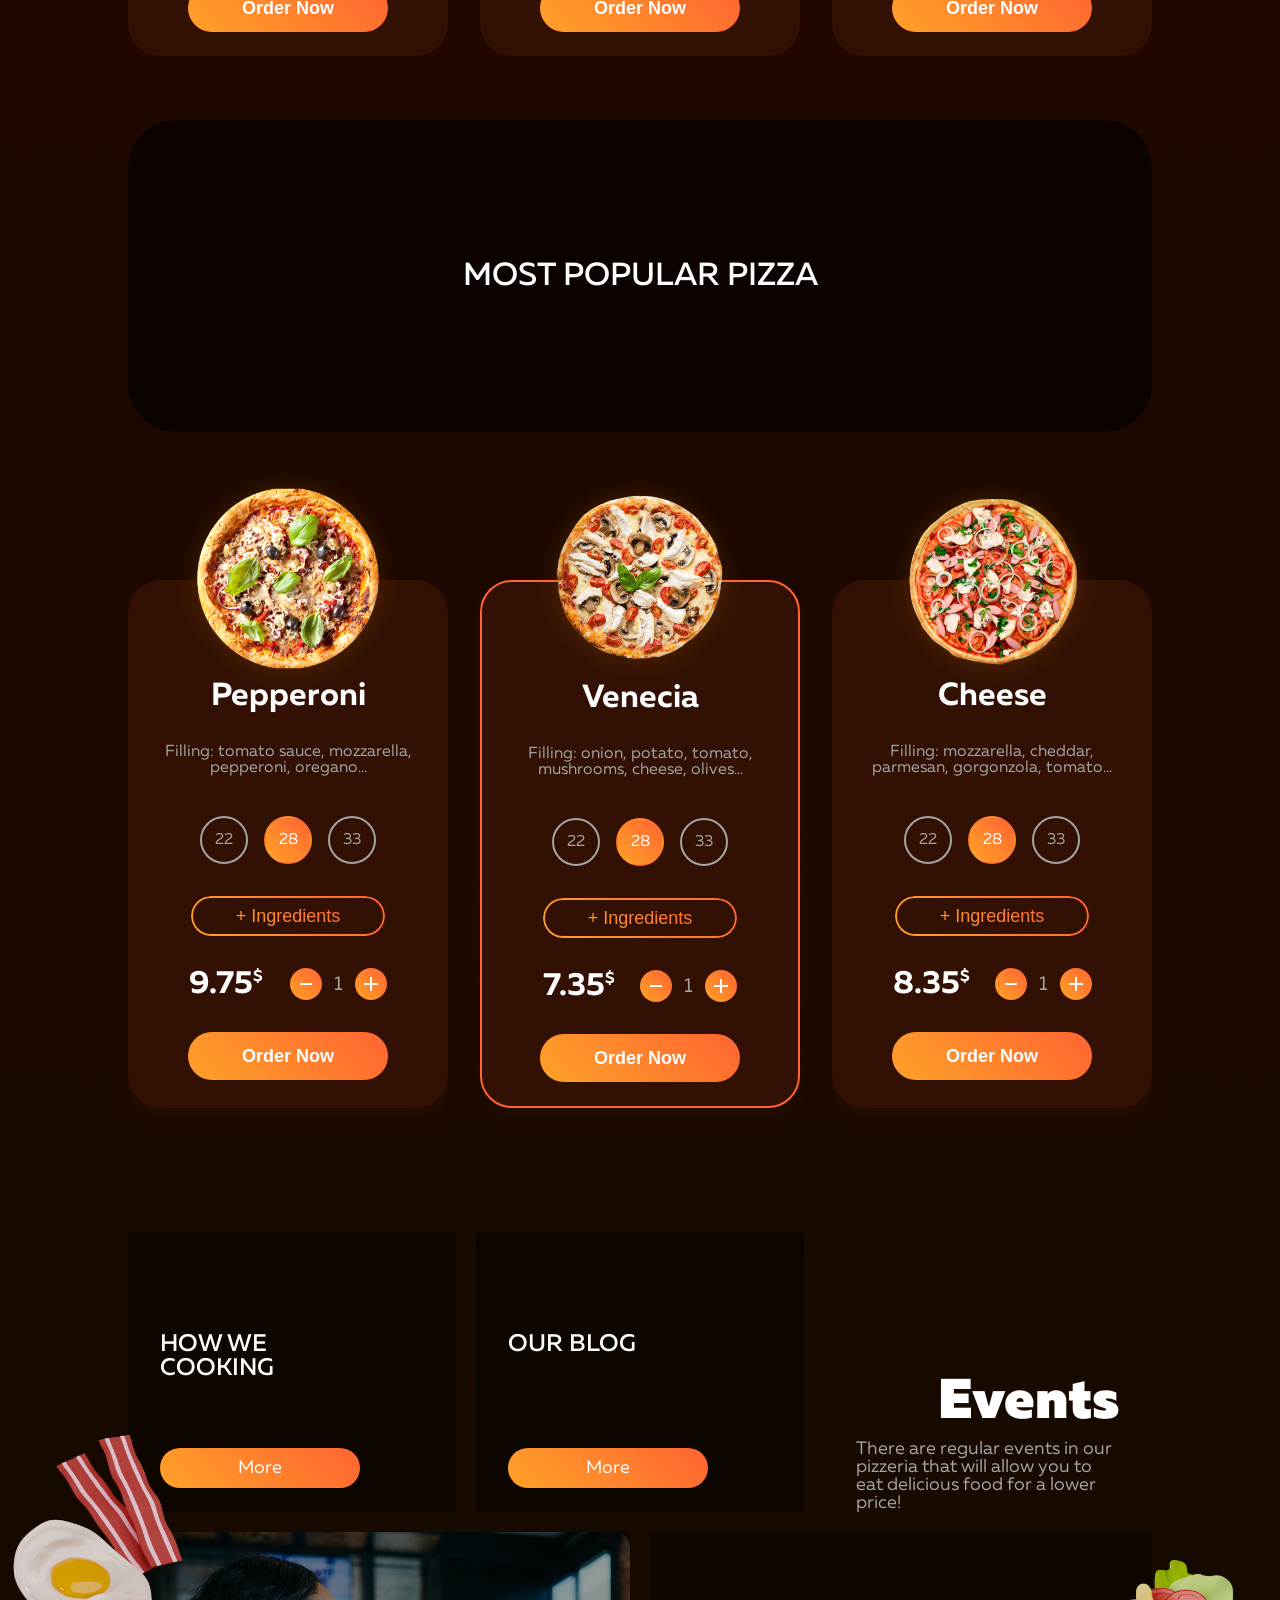
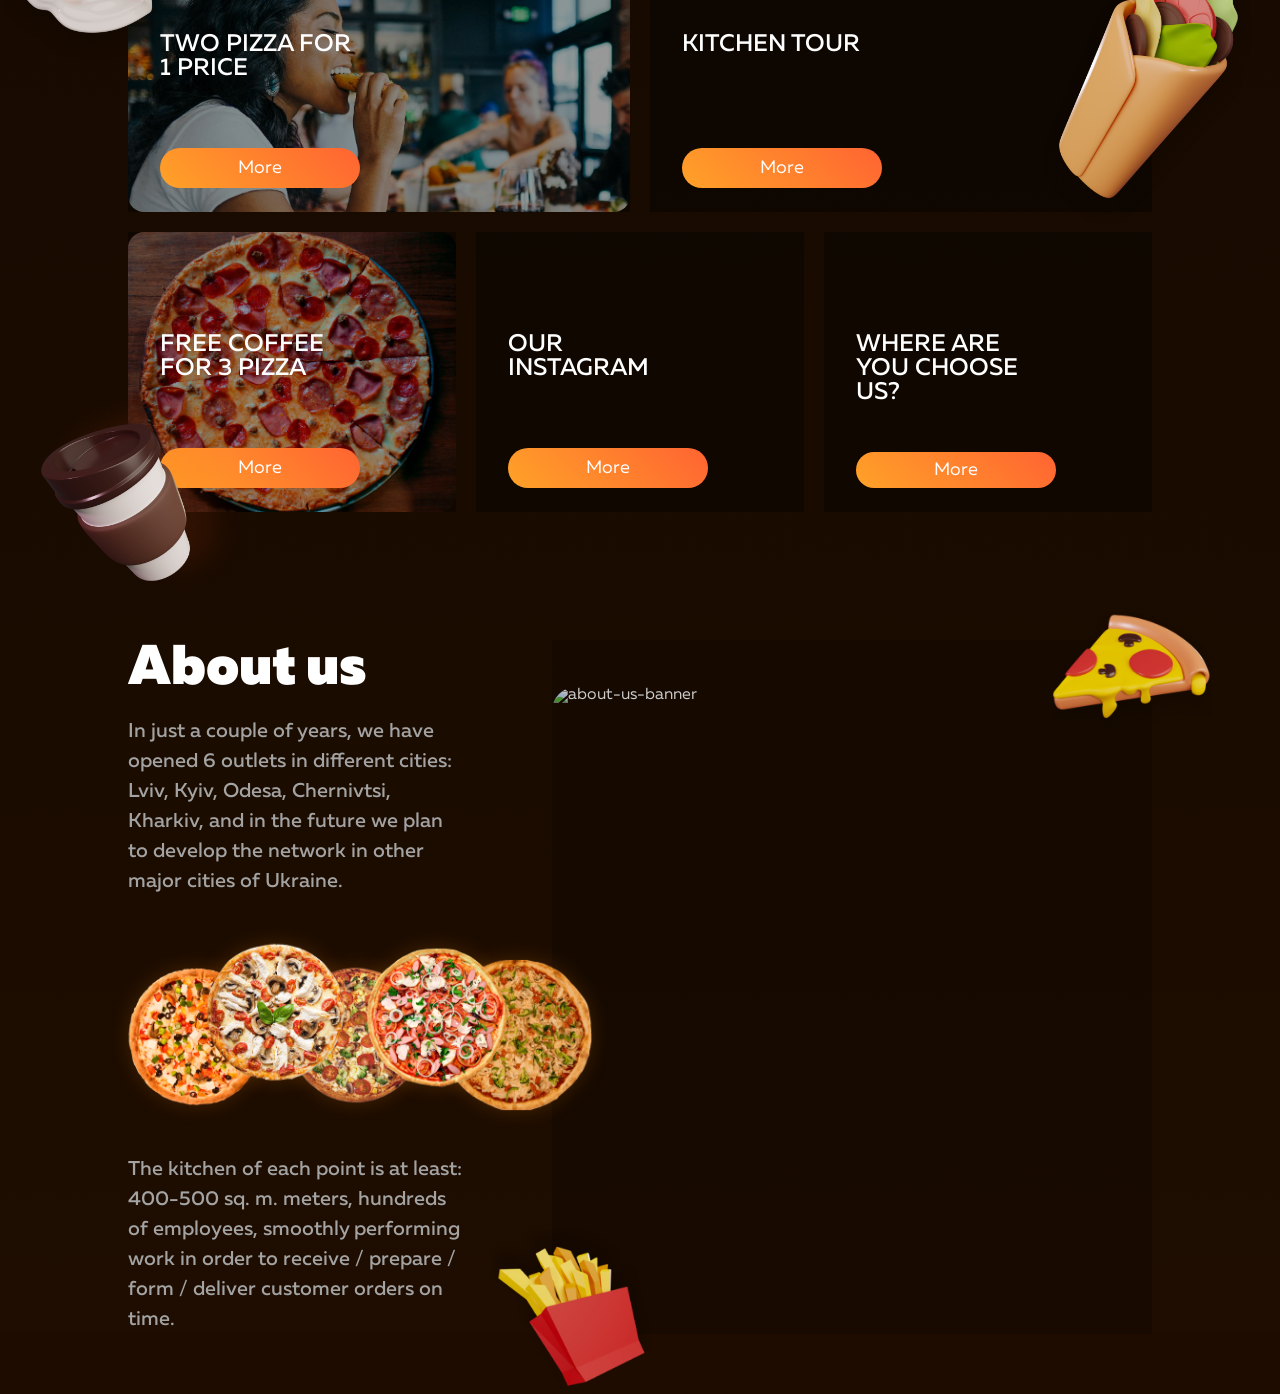
==== commit 5c24fd8a: "Add about us section" ====
--- a/index.html
+++ b/index.html
@@ -124,8 +124,6 @@
         </div>
 
     </section>
-
-
     <section id="events" class="events-section">
         <div class="events-scroll-wrapper">
             <div class="events-section__events-container">
@@ -171,9 +169,40 @@
         </div>
     </section>
 
-    <section id="about">
-        <h2>About us</h2>
-    </section>
+    <section id="about" class="about-section">
+        <div class="about__about-description-block">
+            <h2 class="about__title title">About us</h2>
+            <article class="about-description-block__article">In just a couple of years, we have opened 6 outlets
+                in different cities: Lviv, Kyiv, Odesa, Chernivtsi, Kharkiv, and in the future we plan to develop the
+                network in other major cities of Ukraine.
+            </article>
+            <div class="about-description-block__images-block">
+                <img class="images-block__pizza_img" src="img/pizzas/pizza_img_1.png" alt="pizza_img">
+                <img class="images-block__pizza_img" src="img/pizzas/pizza_img_2.png" alt="pizza_img">
+                <img class="images-block__pizza_img" src="img/pizzas/pizza_img_3.png" alt="pizza_img">
+                <img class="images-block__pizza_img" src="img/pizzas/pizza_img_4.png" alt="pizza_img">
+                <img class="images-block__pizza_img" src="img/pizzas/pizza_img_5.png" alt="pizza_img">
+            </div>
+            <article class="about-description-block__article">The kitchen of each point is at least: 400-500 sq.
+                m. meters, hundreds of employees, smoothly performing work in order to receive / prepare / form /
+                deliver customer orders on time.
+            </article>
+            <div class="about-section__arrow">
+                <svg width="104" height="36" viewBox="0 0 104 36" xmlns="http://www.w3.org/2000/svg">
+                    <path d="M103.471 27.7914C103.933 27.3296 103.933 26.581 103.471 26.1192L95.9459 18.5942C95.4841 18.1324 94.7355 18.1324 94.2737 18.5942C93.8119 19.056 93.8119 19.8047 94.2737 20.2664L100.963 26.9553L94.2737 33.6442C93.8119 34.1059 93.8119 34.8546 94.2737 35.3164C94.7355 35.7782 95.4841 35.7782 95.9459 35.3164L103.471 27.7914ZM49.2333 13.8864L50.1918 13.1941L49.2333 13.8864ZM3.95366 6.63324C4.57832 6.44279 4.93032 5.78202 4.73987 5.15737C4.54943 4.53271 3.88866 4.18071 3.26401 4.37116L3.60884 5.5022L3.95366 6.63324ZM10.8704 2.05213C10.2458 2.24257 9.89376 2.90334 10.0842 3.528C10.2747 4.15265 10.9354 4.50465 11.5601 4.31421L11.2152 3.18317L10.8704 2.05213ZM19.0616 2.35119C19.707 2.25171 20.1496 1.64784 20.0501 1.00242C19.9506 0.357004 19.3467 -0.0855633 18.7013 0.0139217L18.8814 1.18256L19.0616 2.35119ZM29.5747 0.171109C28.9324 0.0531369 28.3161 0.478187 28.1981 1.12048C28.0802 1.76278 28.5052 2.3791 29.1475 2.49707L29.3611 1.33409L29.5747 0.171109ZM37.3638 5.26271C37.9467 5.55714 38.6579 5.3233 38.9523 4.7404C39.2467 4.1575 39.0129 3.44628 38.43 3.15185L37.8969 4.20728L37.3638 5.26271ZM47.1852 9.60177C46.7314 9.13225 45.9828 9.11958 45.5133 9.57347C45.0437 10.0274 45.0311 10.7759 45.485 11.2454L46.3351 10.4236L47.1852 9.60177ZM50.5187 17.3538C50.9564 17.8384 51.7041 17.8765 52.1887 17.4388C52.6734 17.0011 52.7114 16.2533 52.2737 15.7687L51.3962 16.5612L50.5187 17.3538ZM58.1165 20.7802C57.5709 20.4214 56.8377 20.5728 56.4789 21.1184C56.12 21.664 56.2715 22.3973 56.8171 22.7561L57.4668 21.7681L58.1165 20.7802ZM63.1621 26.0003C63.7724 26.2326 64.4555 25.926 64.6877 25.3157C64.9199 24.7053 64.6134 24.0223 64.003 23.7901L63.5825 24.8952L63.1621 26.0003ZM71.4867 25.5925C70.8375 25.5214 70.2536 25.99 70.1826 26.6392C70.1115 27.2884 70.5801 27.8722 71.2293 27.9433L71.358 26.7679L71.4867 25.5925ZM81.2222 28.1377C81.8752 28.1377 82.4046 27.6083 82.4046 26.9553C82.4046 26.3023 81.8752 25.7729 81.2222 25.7729L81.2222 26.9553L81.2222 28.1377ZM96.2054 25.7729C95.5523 25.7729 95.0229 26.3023 95.0229 26.9553C95.0229 27.6083 95.5523 28.1377 96.2054 28.1377L96.2054 26.9553L96.2054 25.7729ZM0.344849 6.49731L0.689677 7.62835L3.95366 6.63324L3.60884 5.5022L3.26401 4.37116L1.97674e-05 5.36628L0.344849 6.49731ZM11.2152 3.18317L11.5601 4.31421L14.8241 3.31909L14.4792 2.18805L14.1344 1.05701L10.8704 2.05213L11.2152 3.18317ZM14.4792 2.18805L14.8241 3.31909C16.227 2.89137 17.6428 2.56989 19.0616 2.35119L18.8814 1.18256L18.7013 0.0139217C17.1717 0.249703 15.6458 0.596233 14.1344 1.05701L14.4792 2.18805ZM29.3611 1.33409L29.1475 2.49707C32.0036 3.02165 34.7718 3.95346 37.3638 5.26271L37.8969 4.20728L38.43 3.15185C35.6364 1.74075 32.653 0.736493 29.5747 0.171109L29.3611 1.33409ZM46.3351 10.4236L45.485 11.2454C46.4827 12.2776 47.416 13.3897 48.2747 14.5787L49.2333 13.8864L50.1918 13.1941C49.2667 11.9132 48.261 10.7145 47.1852 9.60177L46.3351 10.4236ZM49.2333 13.8864L48.2747 14.5787C48.9758 15.5496 49.7254 16.4754 50.5187 17.3538L51.3962 16.5612L52.2737 15.7687C51.5378 14.9539 50.8424 14.095 50.1918 13.1941L49.2333 13.8864ZM57.4668 21.7681L56.8171 22.7561C58.8075 24.0651 60.9355 25.1531 63.1621 26.0003L63.5825 24.8952L64.003 23.7901C61.9373 23.0041 59.9631 21.9946 58.1165 20.7802L57.4668 21.7681ZM71.358 26.7679L71.2293 27.9433C72.4058 28.0722 73.5952 28.1377 74.7927 28.1377L74.7927 26.9553L74.7927 25.7729C73.6815 25.7729 72.5781 25.712 71.4867 25.5925L71.358 26.7679ZM74.7927 26.9553L74.7927 28.1377L81.2222 28.1377L81.2222 26.9553L81.2222 25.7729L74.7927 25.7729L74.7927 26.9553ZM96.2054 26.9553L96.2054 28.1377L102.635 28.1377L102.635 26.9553L102.635 25.7729L96.2054 25.7729L96.2054 26.9553Z"
+                          fill="#A3A3A3"/>
+                </svg>
+            </div>
+        </div>
+        <div class="about__banner-block">
+            <img class="banner__pizza-emoji" src="img/emoji/pizza.png" alt="pizza-emoji">
+            <picture class="about__banner">
+                <img class="about-banner__img" src="img/about-us-banner.jpg" alt="about-us-banner">
+            </picture>
+            <img class="banner__potatoes-emoji" src="img/emoji/potatoes-free.png" alt="potatoes-free-emoji">
+        </div>
+    </section>
+
 </main>
 <footer></footer>
 <script type="module" src="js/constants.js"></script>
--- a/css/style.css
+++ b/css/style.css
@@ -258,7 +258,9 @@
     }
 }
 
-.hero-section__arrow-bottom, .hero-section__arrow-top {
+.hero-section__arrow-bottom,
+.hero-section__arrow-top,
+.about-section__arrow {
     position: absolute;
     overflow: hidden;
     width: 0;
@@ -269,7 +271,6 @@
 .hero-section__arrow-top {
     left: 340px;
     top: 20px;
-
 }
 
 .hero-section__arrow-bottom {
@@ -309,10 +310,12 @@
     height: 100%;
 }
 
-.banner__pizza-emoji, .banner__potatoes-emoji {
+.banner__pizza-emoji,
+.banner__potatoes-emoji {
     width: 160px;
     height: auto;
     position: absolute;
+    z-index: 1;
 
     &:hover {
         transform: scale(1.1);
@@ -538,7 +541,6 @@
 .menu-content__cards-track {
     display: flex;
     flex-wrap: nowrap;
-    padding: 32px 0;
     gap: 32px;
     justify-content: center;
 }
@@ -847,10 +849,10 @@
 
 /*events*/
 
-
 .events-section {
     padding: 0 128px;
     position: relative;
+    margin-bottom: 128px;
 }
 
 .events-scroll-wrapper {
@@ -866,7 +868,6 @@
     "pizza pizza pizza tour tour tour"
     "coffee coffee instagram instagram place place";
     gap: 20px;
-    min-width: 1440px;
 }
 
 .events-container__event-item--cooking {
@@ -985,6 +986,332 @@
     bottom: -120px;
     left: 0;
 }
+
+
+.pizza-modal {
+    position: fixed;
+    inset: 0;
+    display: none;
+    justify-content: center;
+    align-items: center;
+    z-index: 11;
+    overflow: hidden;
+}
+
+.pizza-modal.open {
+    display: flex;
+    animation: fadeIn 0.3s ease;
+}
+
+.pizza-modal__overlay {
+    position: absolute;
+    inset: 0;
+    width: 100vw;
+    height: 100vh;
+    background: rgba(0, 0, 0, 0.2);
+    backdrop-filter: blur(6px);
+}
+
+.pizza-modal__content {
+    position: relative;
+    background: var(--bg-card-color);
+    border-radius: 16px;
+    padding: 24px;
+    display: flex;
+    gap: 24px;
+    box-shadow: 0 0 10px var(--primary-orange-color);
+    animation: slideUp 0.35s ease;
+}
+
+.pizza-modal__right-block {
+    display: flex;
+    flex-direction: column;
+    align-items: center;
+    gap: 12px;
+}
+
+.pizza-modal__left-block {
+    padding: 24px 24px 0 0;
+    display: flex;
+    flex-direction: column;
+    justify-content: space-between;
+}
+
+.pizza-modal__close {
+    position: absolute;
+    top: 0;
+    right: 0;
+    border: none;
+    cursor: pointer;
+    background: none;
+    transition: 0.3s ease;
+}
+
+.pizza-modal__close:hover {
+    transform: rotate(90deg);
+}
+
+.pizza-modal__img {
+    width: 240px;
+    height: auto;
+    border-radius: 16px;
+}
+
+.pizza-modal__title {
+    font-size: var(--font-size-3xl);
+    font-weight: var(--font-weight-bold);
+    background: var(--orange-gradient);
+    background-clip: text;
+    color: transparent;
+}
+
+.pizza-modal__sizes {
+    display: flex;
+    justify-content: center;
+    gap: 16px;
+}
+
+.pizza-size {
+    width: 48px;
+    height: 48px;
+    border: 2px solid var(--secondary-text-color);
+    color: var(--secondary-text-color);
+    border-radius: 50%;
+    font-weight: var(--font-weight-normal);
+    display: flex;
+    align-items: center;
+    justify-content: center;
+    cursor: pointer;
+    transition: all 0.3s ease;
+}
+
+.pizza-size--active,
+.pizza-size:hover {
+    background: var(--orange-gradient);
+    color: var(--primary-text-color);
+    border: none;
+}
+
+.pizza-modal__calc {
+    display: flex;
+    align-items: center;
+    gap: 12px;
+    font-size: var(--font-size-xl);
+}
+
+.calc-btn {
+    width: 36px;
+    height: 36px;
+    border-radius: 50%;
+    background: var(--orange-gradient);
+    border: none;
+    color: var(--primary-text-color);
+    font-size: var(--font-size-xl);
+    font-weight: bold;
+    cursor: pointer;
+    transition: transform 0.2s ease;
+}
+
+.calc-btn:hover {
+    transform: scale(1.1);
+}
+
+.calc-total {
+    font-size: var(--font-size-xl);
+    min-width: 20px;
+    text-align: center;
+}
+
+.pizza-modal__ingredients {
+    width: 100%;
+    padding: 16px;
+    display: grid;
+    grid-template-columns: repeat(2, 1fr);
+    flex-wrap: wrap;
+    flex-direction: column;
+    gap: 8px;
+    align-items: flex-start;
+    margin-top: 8px;
+}
+
+.modal-ing__item {
+    font-size: 16px;
+    display: flex;
+    align-items: center;
+    gap: 8px;
+    cursor: pointer;
+    transition: color 0.3s ease;
+}
+
+.modal-ing__item:hover {
+    color: var(--primary-orange-color);
+}
+
+.modal-ing__item input[type="checkbox"] {
+    width: 20px;
+    height: 20px;
+    cursor: pointer;
+    border-radius: 4px;
+    transition: all 0.25s ease;
+    outline: none;
+}
+
+.modal-ing__item input[type="checkbox"] {
+    appearance: none;
+    -webkit-appearance: none;
+    border: 2px solid var(--primary-orange-color);
+    background-color: transparent;
+    border-radius: 4px;
+    position: relative;
+    transition: all 0.25s ease;
+}
+
+.modal-ing__item input[type="checkbox"]:hover {
+    box-shadow: 0 0 6px var(--box-shadow-card-color);
+    transform: scale(1.05);
+}
+
+.modal-ing__item input[type="checkbox"]:checked {
+    background-color: var(--primary-orange-color);
+    border-color: var(--primary-orange-color);
+}
+
+.modal-ing__item input[type="checkbox"]:checked::after {
+    content: "✓";
+    color: white;
+    font-size: var(--font-size-s);
+    position: absolute;
+    top: 48%;
+    left: 50%;
+    transform: translate(-50%, -50%);
+}
+
+.modal-ing__item {
+    display: flex;
+    align-items: center;
+    gap: 8px;
+    color: var(--primary-text-color);
+    cursor: pointer;
+    font-size: 16px;
+}
+
+.pizza-modal__order {
+    margin-top: 12px;
+    background: var(--orange-gradient);
+    border: none;
+    border-radius: 32px;
+    padding: 14px 32px;
+    font-size: var(--font-size-xl);
+    font-weight: var(--font-weight-normal);
+    color: var(--primary-text-color);
+    cursor: pointer;
+    transition: transform 0.25s ease, box-shadow 0.25s ease;
+}
+
+.pizza-modal__order:hover {
+    transform: scale(1.05);
+    box-shadow: 0 0 20px var(--box-shadow-card-color);
+}
+
+@keyframes fadeIn {
+    from {
+        opacity: 0;
+    }
+    to {
+        opacity: 1;
+    }
+}
+
+@keyframes slideUp {
+    from {
+        transform: translateY(40px);
+        opacity: 0;
+    }
+    to {
+        transform: translateY(0);
+        opacity: 1;
+    }
+}
+
+.about-section {
+    display: flex;
+    padding: 0 128px;
+    justify-content: space-around;
+}
+
+.about__about-description-block {
+    display: flex;
+    flex-direction: column;
+    justify-content: center;
+    gap: 20px;
+    max-width: 680px;
+    position: relative;
+}
+
+.about-description-block__article {
+    color: var(--secondary-text-color);
+    font-size: var(--font-size-xl);
+    line-height: 1.5;
+    font-weight: var(--font-weight-normal);
+    width: 80%;
+}
+
+.about-description-block__images-block {
+    display: flex;
+
+    .images-block__pizza_img:nth-child(even) {
+        z-index: 2;
+        margin-bottom: 20px;
+    }
+
+    .images-block__pizza_img:nth-child(odd) {
+        z-index: 1;
+        margin-top: 20px;
+    }
+}
+
+.images-block__pizza_img {
+    width: 200px;
+    margin-left: -120px;
+
+    &:first-child {
+        margin-left: -32px;
+    }
+}
+
+.about-section__arrow {
+    right: -40px;
+    top: 50%;
+}
+
+.about__banner-block {
+    display: flex;
+    align-items: center;
+    position: relative;
+}
+
+.about__banner {
+    border-radius: 24px;
+    overflow: hidden;
+    width: 600px;
+    height: 600px;
+
+
+    &::before {
+        content: "";
+        position: absolute;
+        inset: 0;
+        background: rgb(0, 0, 0, 0.2);
+    }
+}
+
+.about-banner__img {
+    height: 100%;
+    width: auto;
+    object-fit: cover;
+    object-position: center;
+}
+
 
 /*media*/
 @media (min-width: 1440px) {
@@ -1091,15 +1418,20 @@
         border-radius: 0;
     }
 
+
     .events-container__events-header {
         align-items: flex-start;
         width: 50vw;
     }
+
     .events-section {
-        padding: 0 0 0 128px;
-    }
+        padding: 0 128px 0 128px;
+    }
+
     .events-section__events-container {
         padding: 0 32px 0 0;
+
+        min-width: 1440px;
         grid-template-areas:
       "title title title title title title"
       "cooking cooking cooking blog blog blog"
@@ -1110,10 +1442,60 @@
     .events__emoji--eggs, .events__emoji--roll, .events__emoji--coffee {
         display: none;
     }
-}
-
-@media (max-width: 500px) {
+
+    .pizza-modal__content {
+        flex-direction: column;
+        padding: 24px;
+
+        .pizza-modal__left-block {
+            gap: 12px;
+            padding: 0;
+        }
+    }
+
+    .about-section {
+        flex-direction: column-reverse;
+        align-items: center;
+        gap: 72px;
+        padding: 0 24px;
+    }
+
+    .about-section__arrow,
+    .hero-section__arrow-bottom,
+    .hero-section__arrow-top {
+        display: none;
+    }
+
+    .about__banner {
+        width: 400px;
+        height: 400px;
+    }
+
+    .images-block__pizza_img {
+        width: 180px;
+        margin-left: -120px;
+    }
+
+    .about__about-description-block {
+        align-items: center;
+    }
+}
+
+@media (max-width: 524px) {
+    .menu-section__menu-content,
+    .menu-section__popular-pizzas,
+    .events-section,
     .header__container {
         padding: 0 16px;
     }
-}
+
+    .banner__img {
+        width: 320px;
+        height: auto;
+    }
+
+    .about__banner {
+        width: 320px;
+        height: 320px;
+    }
+}
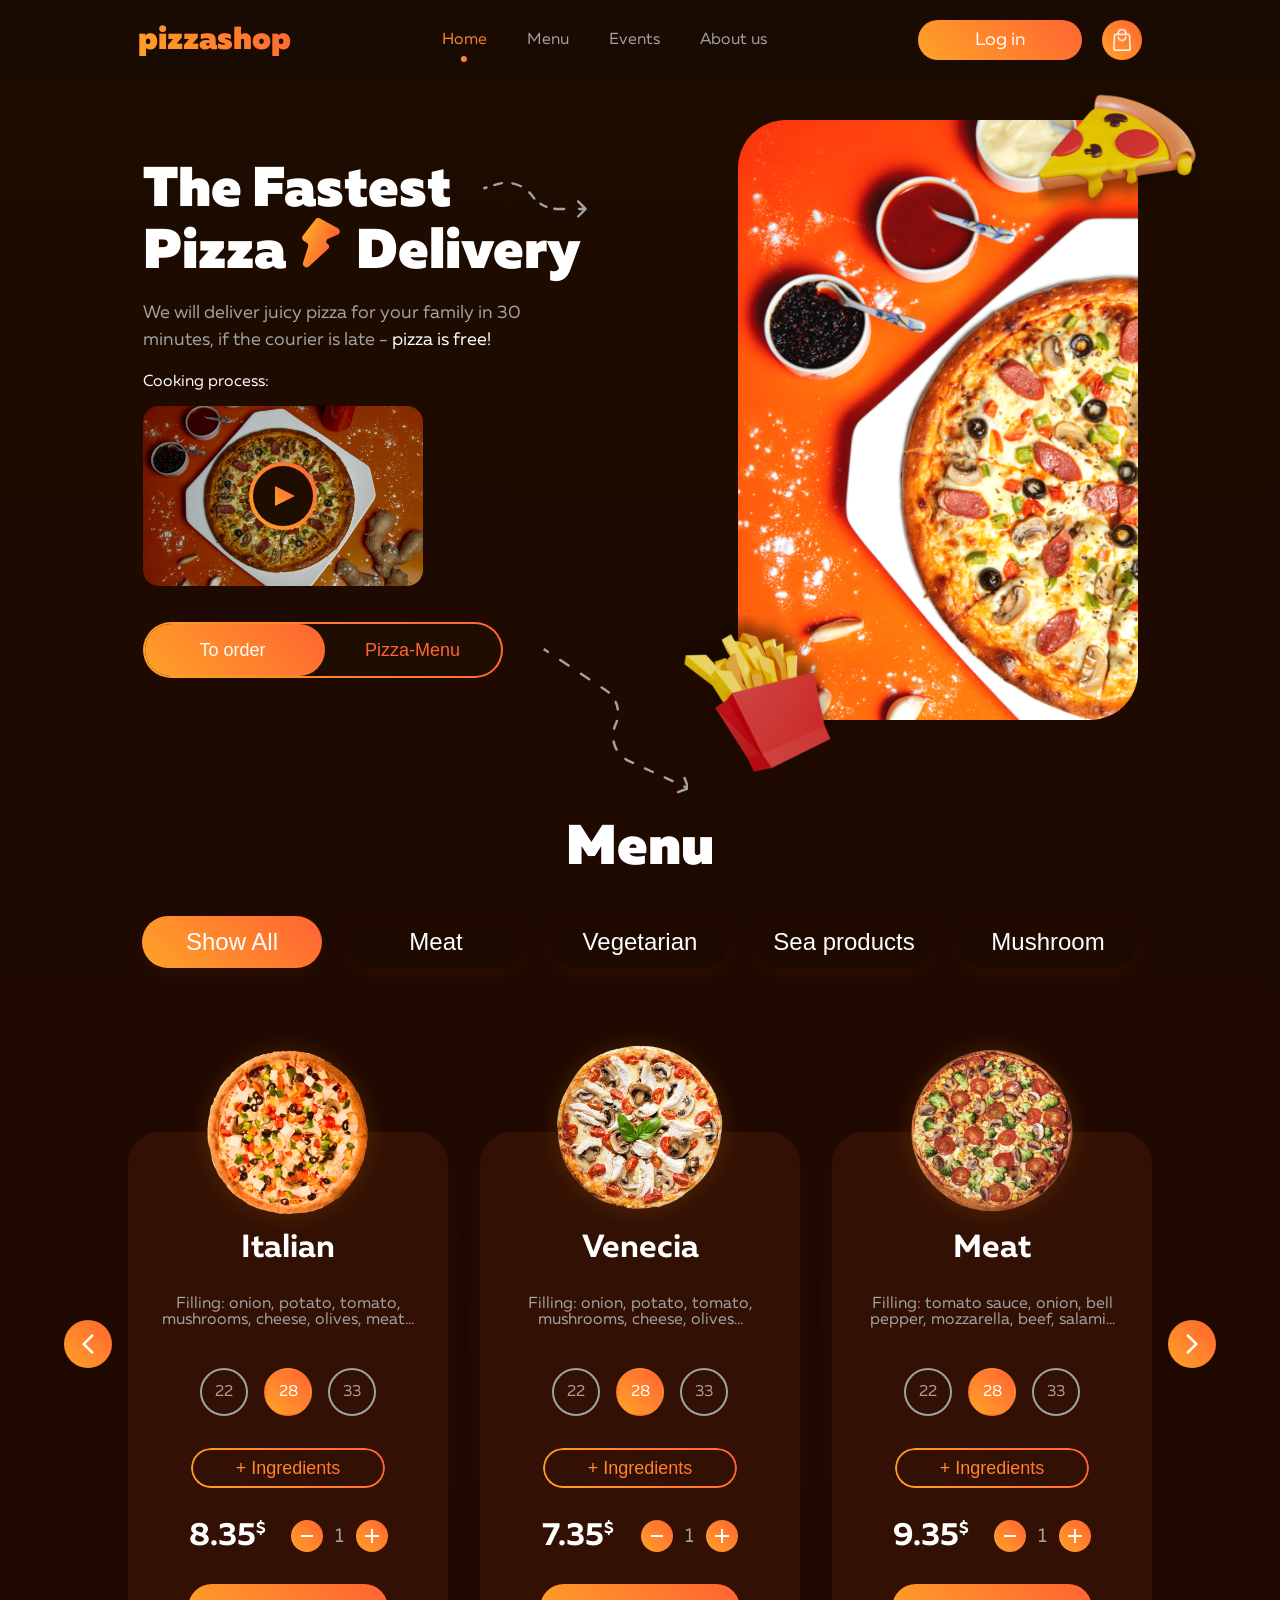
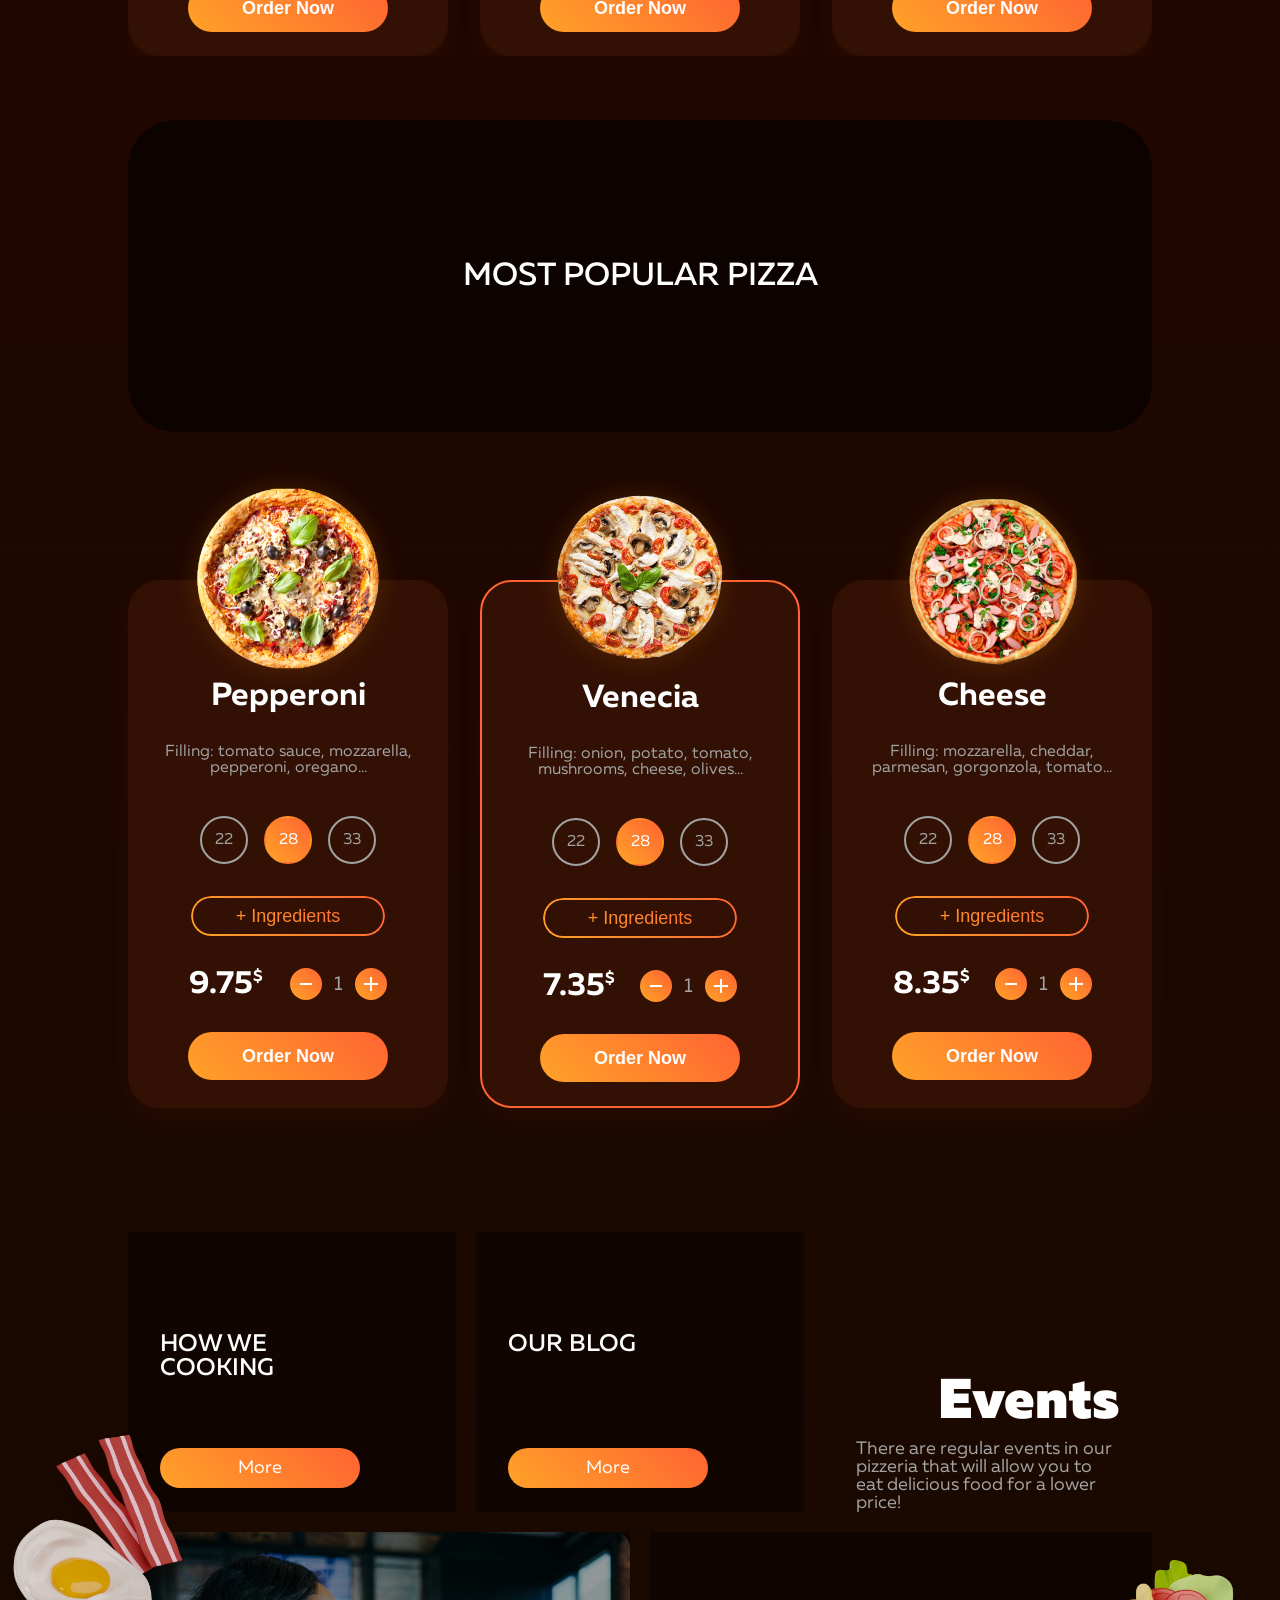
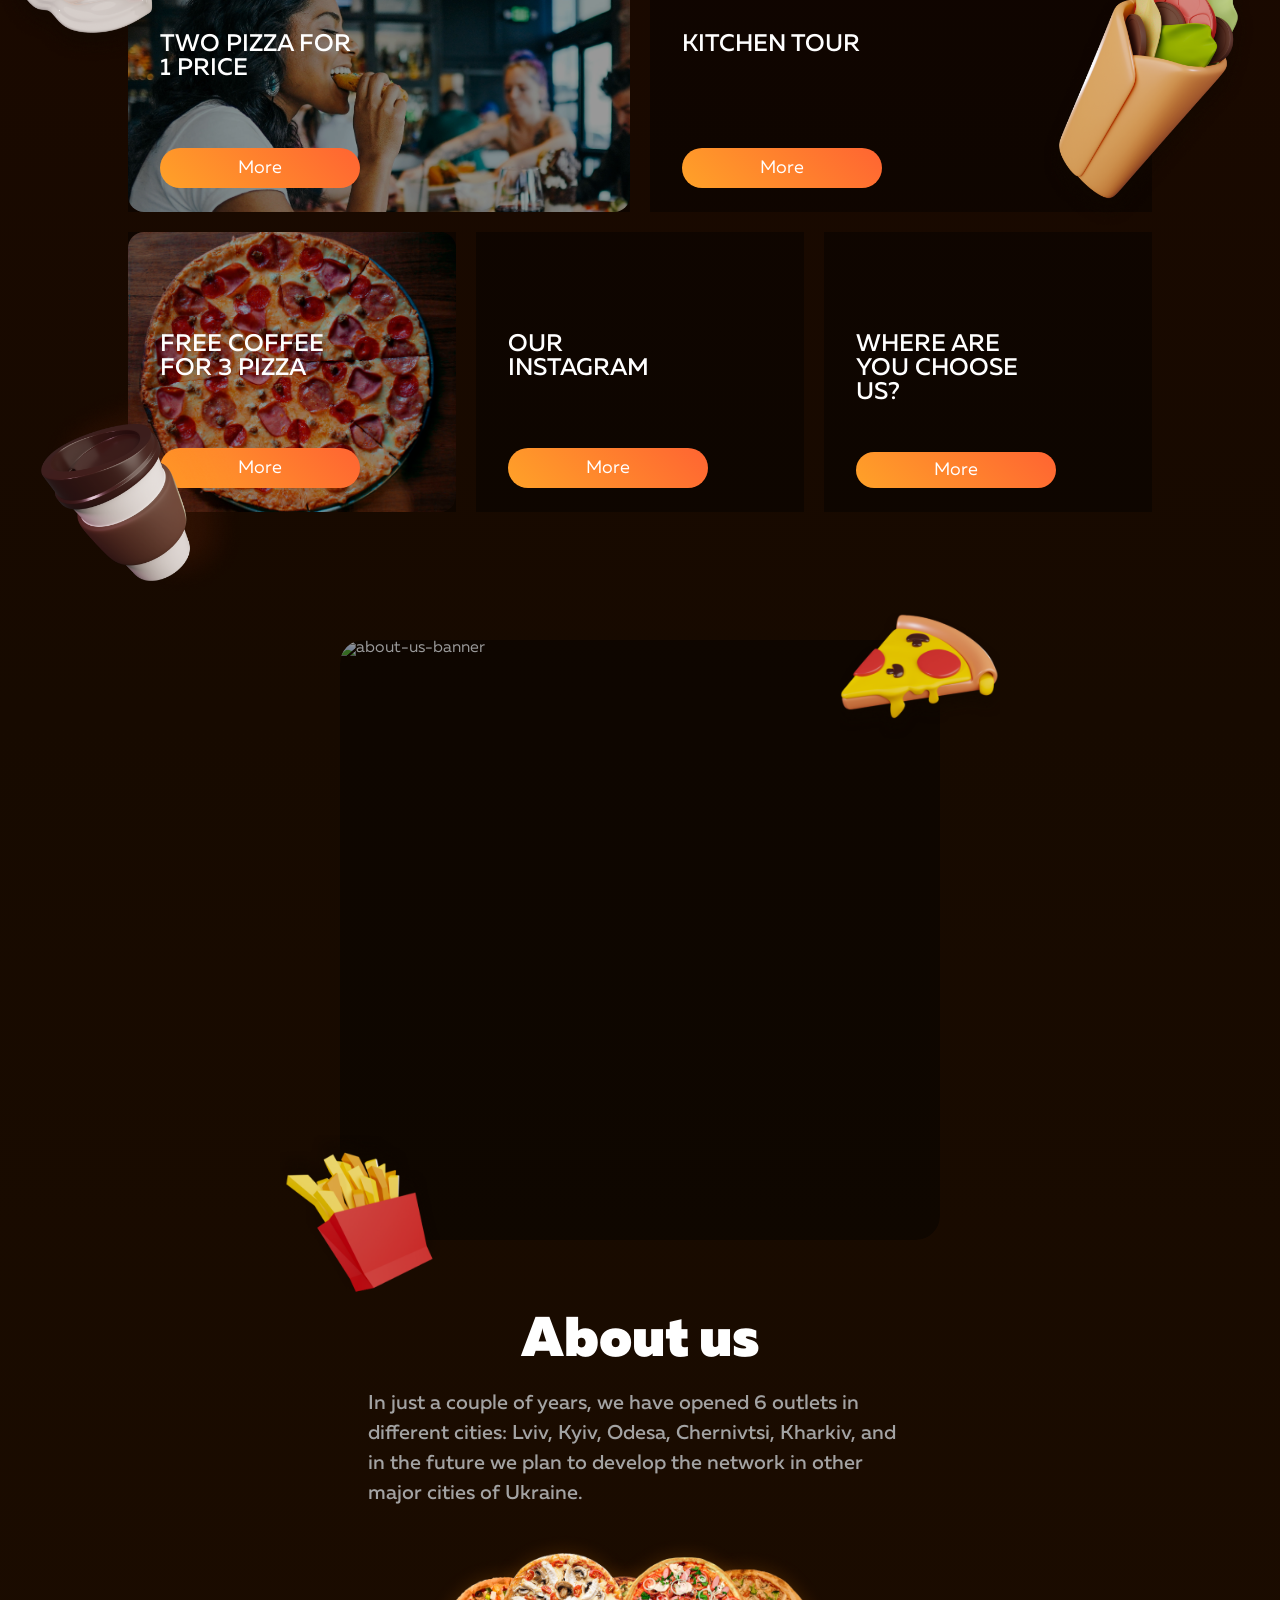
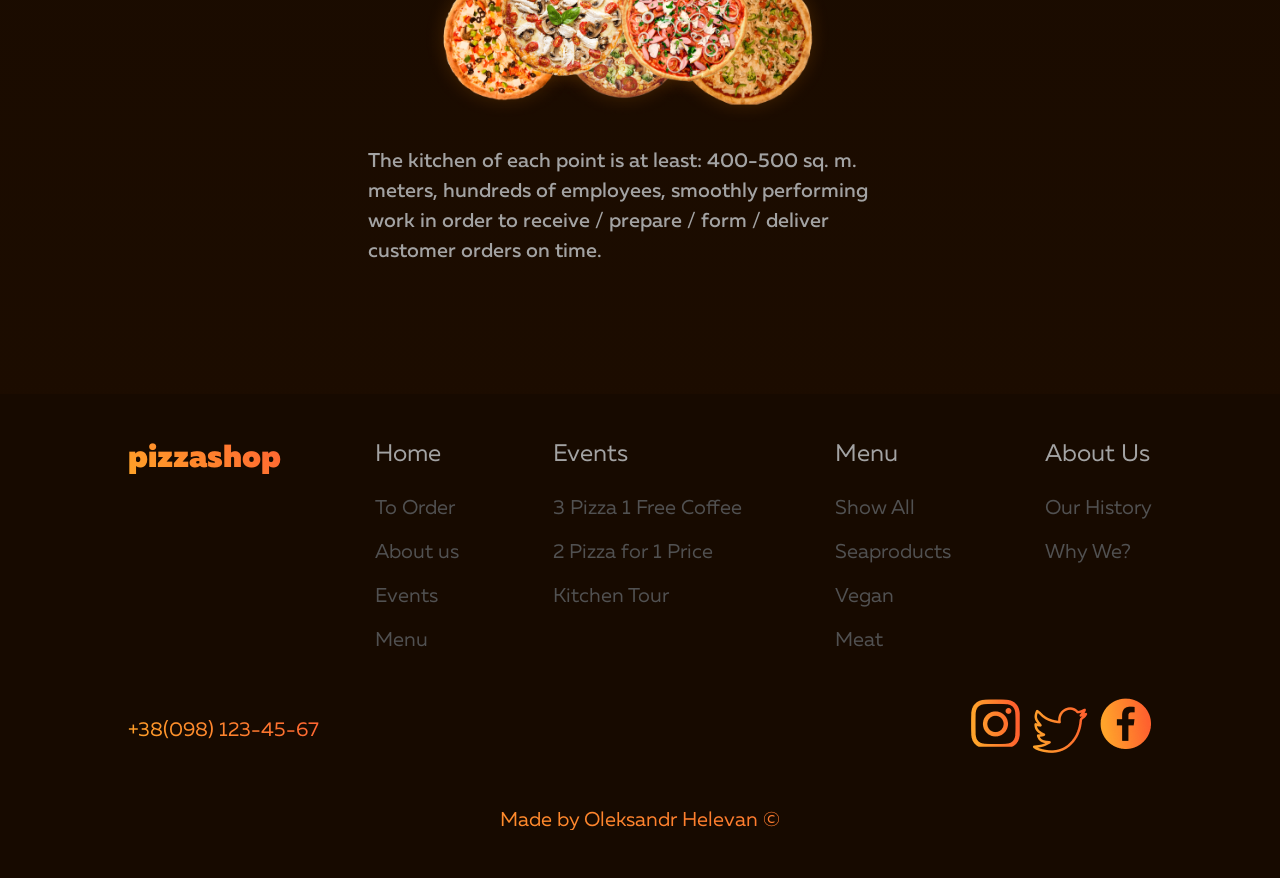
==== commit fe4f253e: "Add footer" ====
--- a/index.html
+++ b/index.html
@@ -10,7 +10,7 @@
 <body>
 <header>
     <div class="header__container">
-        <h1 class="header__logo">pizzashop</h1>
+        <h1 class="logo header__logo">pizzashop</h1>
         <nav class="header__nav">
             <ul class="nav__list">
                 <li class="nav__item"><a class="nav__link nav__link--active" href="#home">Home</a></li>
@@ -204,7 +204,85 @@
     </section>
 
 </main>
-<footer></footer>
+<footer class="footer">
+    <section class="footer-section">
+        <h2 class="logo footer__logo">pizzashop</h2>
+        <ul class="footer__list">
+            <li class="footer-list__title">Home</li>
+            <li class="footer-list__item">
+                <a class="footer-list__link">To Order</a>
+            </li>
+            <li class="footer-list__item">
+                <a class="footer-list__link">About us</a>
+            </li>
+            <li class="footer-list__item">
+                <a class="footer-list__link">Events</a>
+            </li>
+            <li class="footer-list__item">
+                <a class="footer-list__link">Menu</a>
+            </li>
+        </ul>
+        <ul class="footer__list">
+            <li class="footer-list__title">Events</li>
+            <li class="footer-list__item">
+                <a class="footer-list__link">3 Pizza 1 Free Coffee</a>
+            </li>
+            <li class="footer-list__item">
+                <a class="footer-list__link">2 Pizza for 1 Price</a>
+            </li>
+            <li class="footer-list__item">
+                <a class="footer-list__link">Kitchen Tour</a>
+            </li>
+        </ul>
+        <ul class="footer__list">
+            <li class="footer-list__title">Menu</li>
+            <li class="footer-list__item">
+                <a class="footer-list__link">Show All</a>
+            </li>
+            <li class="footer-list__item">
+                <a class="footer-list__link">Seaproducts</a>
+            </li>
+            <li class="footer-list__item">
+                <a class="footer-list__link">Vegan</a>
+            </li>
+            <li class="footer-list__item">
+                <a class="footer-list__link">Meat</a>
+            </li>
+        </ul>
+        <ul class="footer__list">
+            <li class="footer-list__title">About Us</li>
+            <li class="footer-list__item">
+                <a class="footer-list__link">Our History</a>
+            </li>
+            <li class="footer-list__item">
+                <a class="footer-list__link">Why We?</a>
+            </li>
+        </ul>
+
+    </section>
+    <section class="contact-us-section">
+        <p class="contact-us__phone">+38(098) 123-45-67</p>
+        <ul class="contact-us__social">
+            <li class="contact-us__social-item">
+                <a class="contact-us__social-link">
+                    <img class="contact-us__icon" src="img/icons/instagram.png" alt="instagram-icon">
+                </a>
+            </li>
+            <li class="contact-us__social-item">
+                <a class="contact-us__social-link">
+                    <img class="contact-us__icon" src="img/icons/twitter.png" alt="twitter-icon">
+                </a>
+            </li>
+            <li class="contact-us__social-item">
+                <a class="contact-us__social-link">
+                    <img class="contact-us__icon" src="img/icons/facebook.png" alt="facebook-icon">
+                </a>
+            </li>
+
+        </ul>
+    </section>
+    <p class="author">Made by Oleksandr Helevan &copy;</p>
+</footer>
 <script type="module" src="js/constants.js"></script>
 <script type="module" src="js/mocks.js"></script>
 
--- a/css/style.css
+++ b/css/style.css
@@ -8,7 +8,9 @@
     --hover-box-shadow-color: rgba(255, 100, 50, 0.15);
     --primary-text-color: #fff;
     --secondary-text-color: #A3A3A3;
-
+    --footer-text-color: #515151;
+
+    --footer-bg: #170A00;
     --orange-gradient: linear-gradient(45deg, #FFA228 0%, #FF6432 100%);
     --bg-gradient: linear-gradient(180deg, #1E0C00 0%, #1F0700 31%, #170A00 69%, #1E0D00 100%);
     --modal-bg-gradient: linear-gradient(180deg,
@@ -72,7 +74,9 @@
     transition: background 0.3s ease;
 }
 
-.header__logo,
+.logo,
+.author,
+.contact-us__phone,
 .nav__link--active {
     background: var(--orange-gradient);
     background-clip: text;
@@ -224,7 +228,7 @@
 
 .hero-section {
     display: flex;
-    justify-content: space-between;
+    justify-content: space-around;
     align-items: center;
     padding: 0 64px;
     margin-bottom: 100px;
@@ -1293,15 +1297,17 @@
 .about__banner {
     border-radius: 24px;
     overflow: hidden;
+    position: relative;
     width: 600px;
     height: 600px;
-
 
     &::before {
         content: "";
         position: absolute;
         inset: 0;
-        background: rgb(0, 0, 0, 0.2);
+        background: rgb(0, 0, 0, 0.4);
+        border-radius: inherit;
+        height: inherit;
     }
 }
 
@@ -1312,15 +1318,94 @@
     object-position: center;
 }
 
+.footer {
+    display: flex;
+    flex-direction: column;
+    gap: 48px;
+    margin-top: 128px;
+    padding: 48px 128px;
+    background: var(--footer-bg);
+}
+
+.footer-section {
+    display: flex;
+    width: 80%;
+    justify-content: space-between;
+    align-items: flex-start;
+}
+
+.footer__list {
+    display: flex;
+    flex-direction: column;
+    gap: 24px;
+    font-size: var(--font-size-xl);
+    font-weight: var(--font-weight-light);
+    color: var(--footer-text-color);
+}
+
+.footer-list__title {
+    font-size: var(--font-size-2xl);
+    color: var(--secondary-text-color);
+    margin-bottom: 8px;
+}
+
+.footer__logo {
+    font-size: var(--font-size-3xl);
+    font-weight: var(--font-weight-extra-bold);
+}
+
+.contact-us-section {
+    display: flex;
+    justify-content: space-between;
+    align-items: center;
+}
+
+.contact-us__social-link {
+    cursor: pointer;
+}
+
+.contact-us__social {
+    display: flex;
+    gap: 8px;
+}
+
+.contact-us__phone {
+    font-size: var(--font-size-xl);
+}
+.author{
+    text-align: center;
+    font-size: var(--font-size-xl);
+}
 
 /*media*/
-@media (min-width: 1440px) {
+@media (max-width: 1440px) {
     .header__container {
         justify-content: space-around;
     }
 
-    .hero-section {
-        justify-content: space-around;
+
+    .footer-section {
+        width: 100%;
+    }
+
+    .about-section {
+        flex-direction: column-reverse;
+        align-items: center;
+        gap: 72px;
+        padding: 0 24px;
+    }
+
+    .images-block__pizza_img {
+        width: 180px;
+        margin-left: -120px;
+    }
+
+    .about__about-description-block {
+        align-items: center;
+    }
+
+    .about-section__arrow {
+        display: none;
     }
 }
 
@@ -1335,7 +1420,6 @@
     .header__actions > .header__login {
         display: none;
     }
-
 
     .nav__item {
         height: 40px;
@@ -1381,6 +1465,11 @@
         flex-direction: column-reverse;
     }
 
+    .banner__img{
+        width: 380px;
+        height: calc(380px * 1.5);
+    }
+
     .menu-slider__btn {
         display: none;
     }
@@ -1417,7 +1506,6 @@
     html::-webkit-scrollbar-thumb {
         border-radius: 0;
     }
-
 
     .events-container__events-header {
         align-items: flex-start;
@@ -1453,35 +1541,33 @@
         }
     }
 
-    .about-section {
-        flex-direction: column-reverse;
-        align-items: center;
-        gap: 72px;
-        padding: 0 24px;
-    }
-
-    .about-section__arrow,
     .hero-section__arrow-bottom,
     .hero-section__arrow-top {
         display: none;
     }
 
     .about__banner {
-        width: 400px;
-        height: 400px;
-    }
-
-    .images-block__pizza_img {
+        width: 380px;
+        height: 380px;
+    }
+
+    .footer {
+        padding: 48px 64px;
+    }
+
+    .footer-section {
+        display: grid;
+        grid-template-columns: repeat(2, 1fr);
+        gap: 64px;
+    }
+
+    .footer__logo {
         width: 180px;
-        margin-left: -120px;
-    }
-
-    .about__about-description-block {
-        align-items: center;
-    }
-}
-
-@media (max-width: 524px) {
+        grid-column: span 2;
+    }
+}
+
+@media (max-width: 500px) {
     .menu-section__menu-content,
     .menu-section__popular-pizzas,
     .events-section,
@@ -1498,4 +1584,8 @@
         width: 320px;
         height: 320px;
     }
-}
+    .contact-us-section{
+        flex-direction: column;
+        gap:24px;
+    }
+}
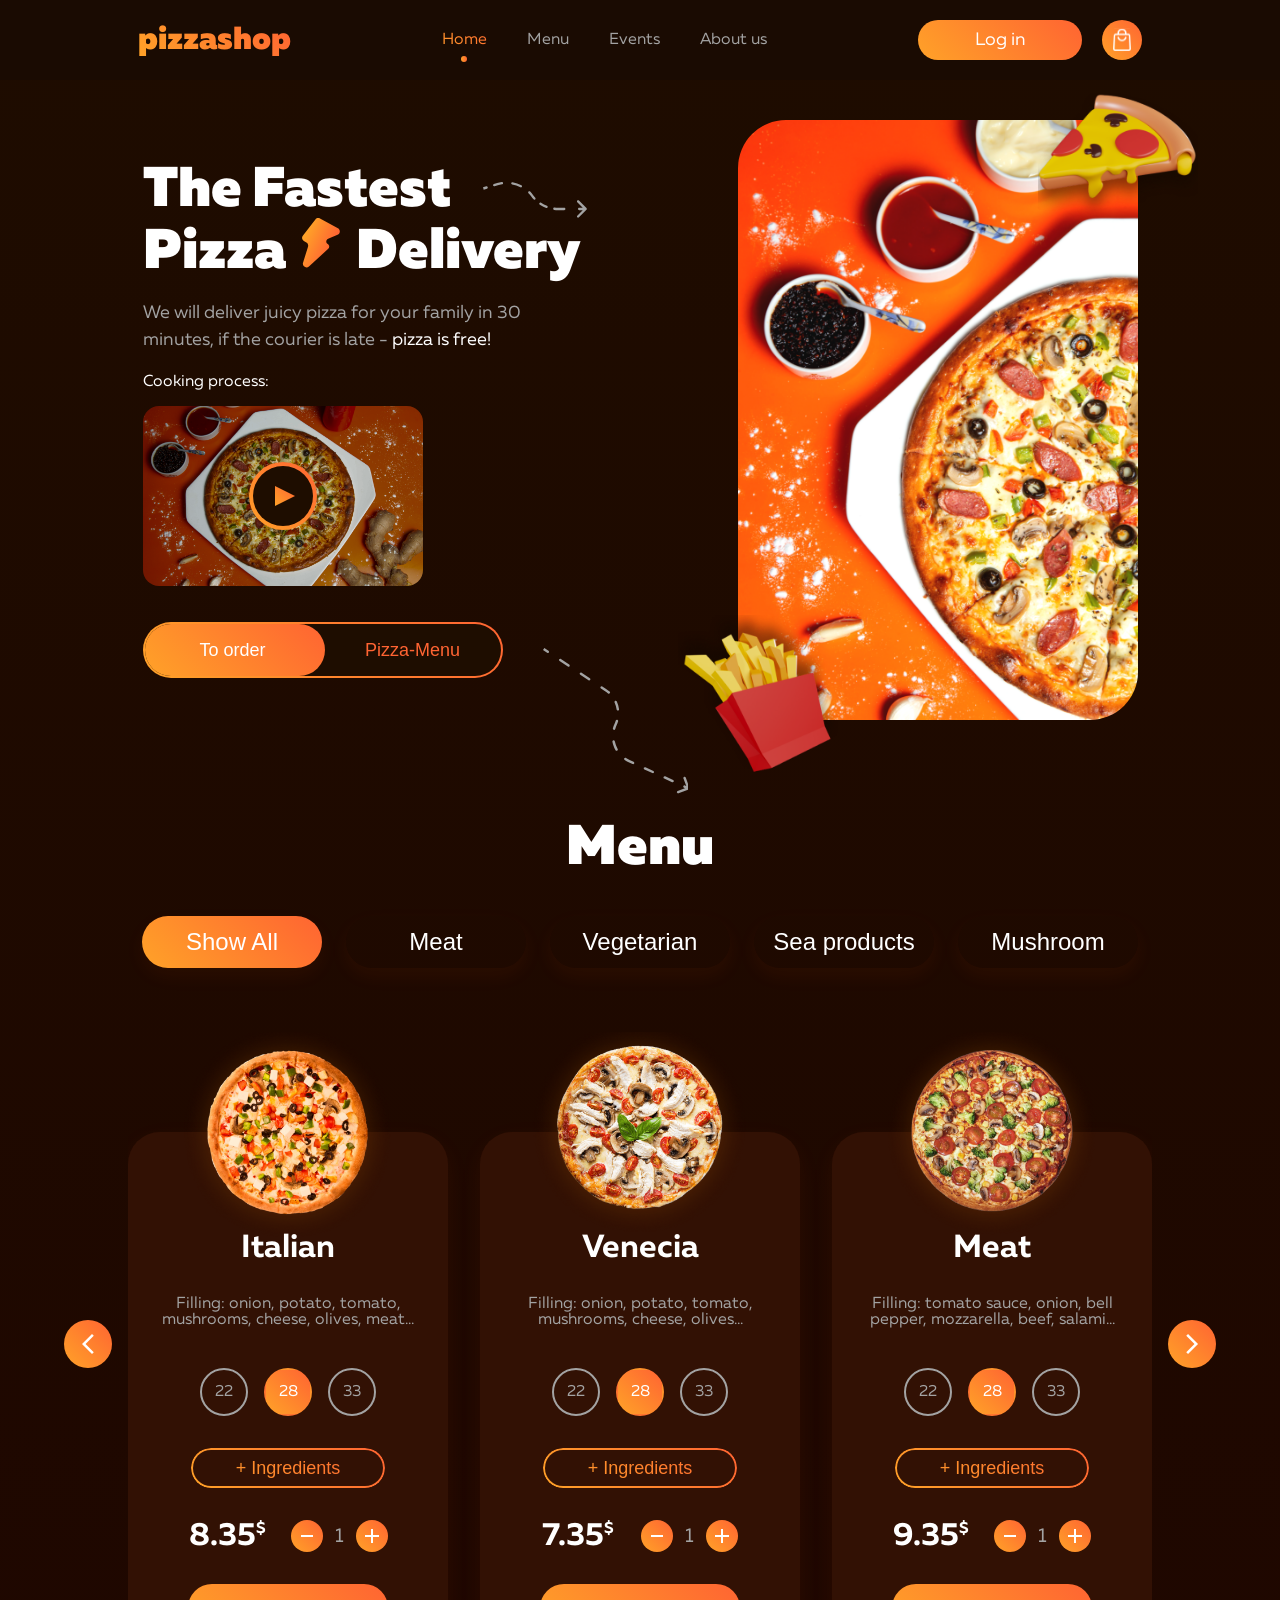
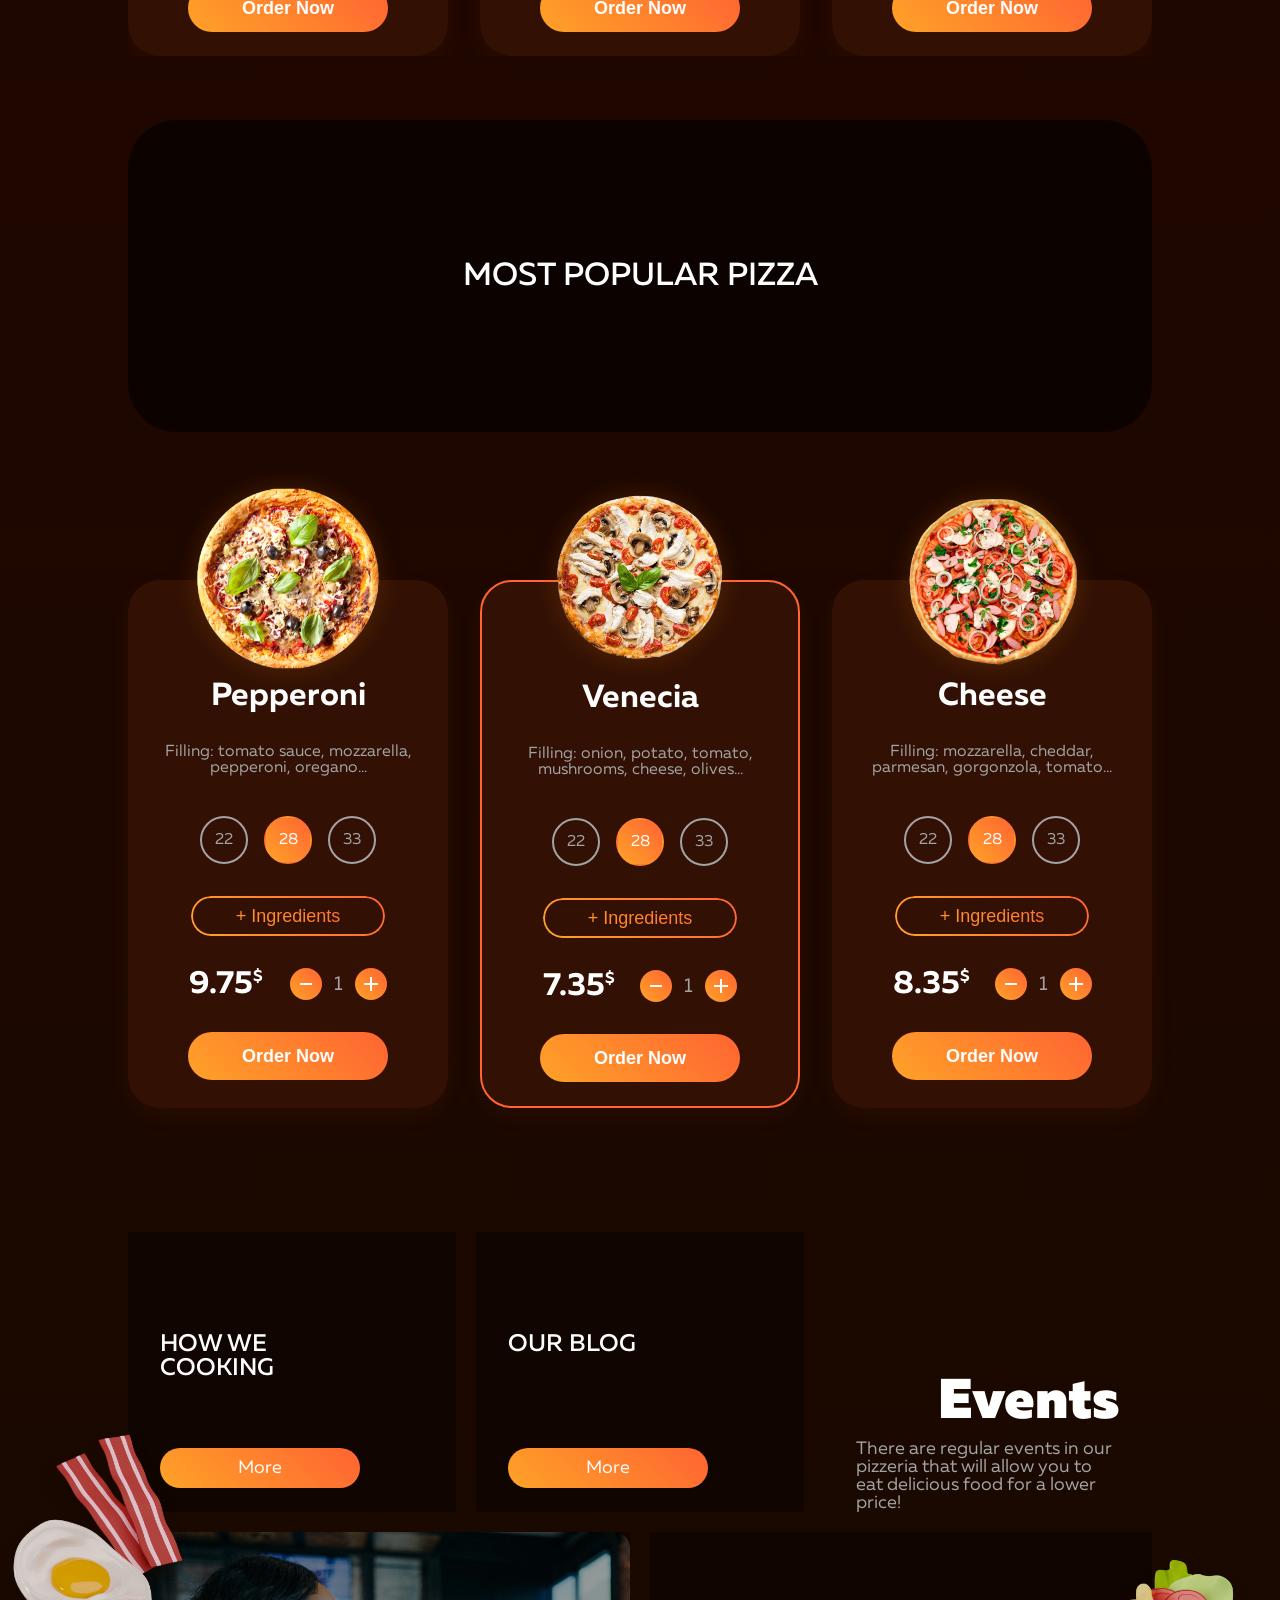
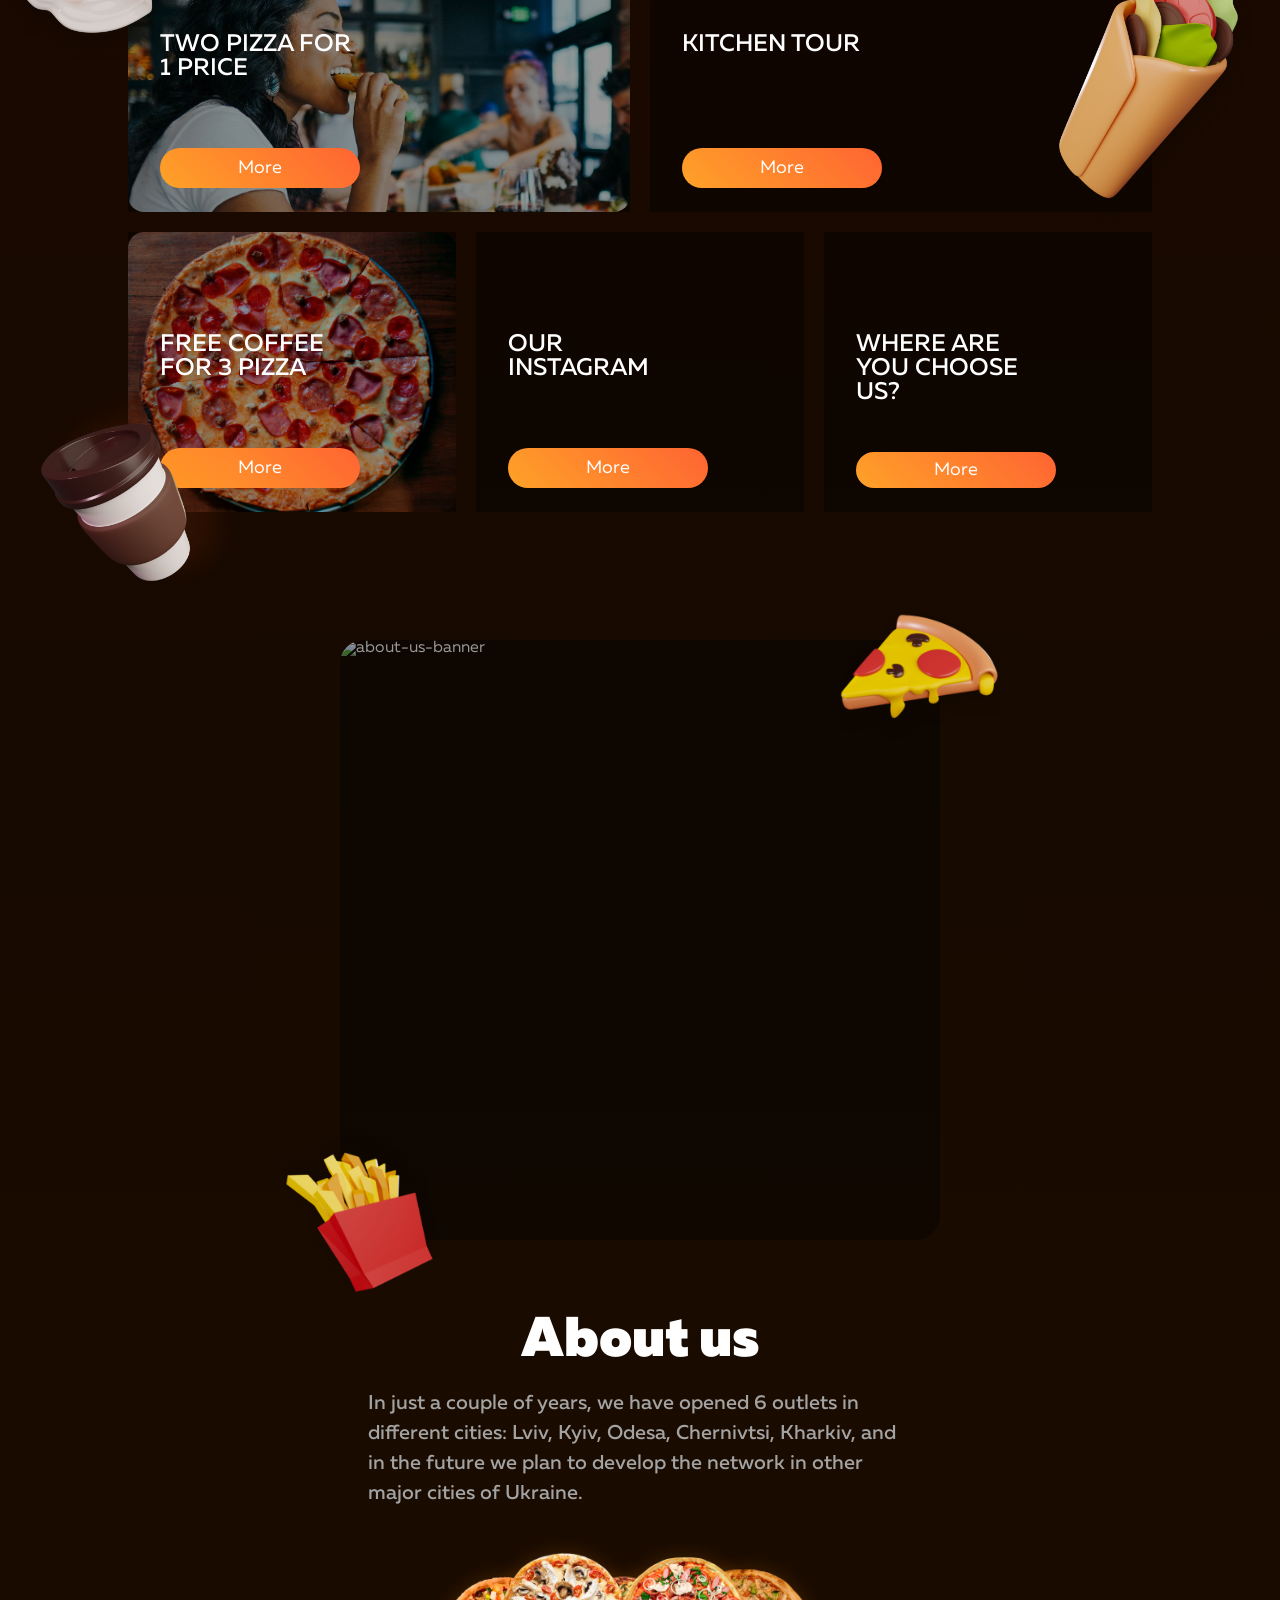
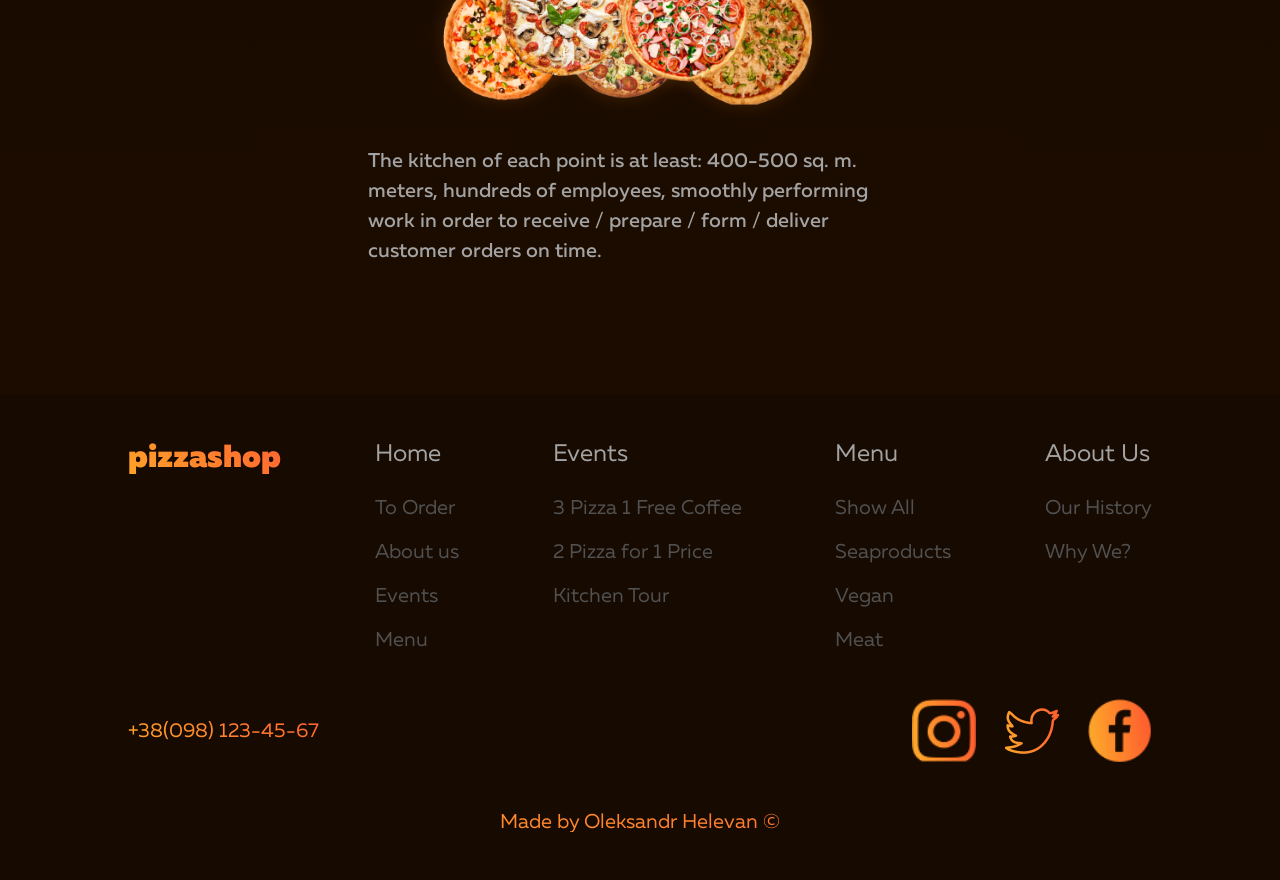
==== commit 9d5900e0: "Fix footer responsive size and hover" ====
--- a/index.html
+++ b/index.html
@@ -210,52 +210,52 @@
         <ul class="footer__list">
             <li class="footer-list__title">Home</li>
             <li class="footer-list__item">
-                <a class="footer-list__link">To Order</a>
-            </li>
-            <li class="footer-list__item">
-                <a class="footer-list__link">About us</a>
-            </li>
-            <li class="footer-list__item">
-                <a class="footer-list__link">Events</a>
-            </li>
-            <li class="footer-list__item">
-                <a class="footer-list__link">Menu</a>
+                <a href="#" class="footer-list__link">To Order</a>
+            </li>
+            <li class="footer-list__item">
+                <a href="#" class="footer-list__link">About us</a>
+            </li>
+            <li class="footer-list__item">
+                <a href="#" class="footer-list__link">Events</a>
+            </li>
+            <li class="footer-list__item">
+                <a href="#" class="footer-list__link">Menu</a>
             </li>
         </ul>
         <ul class="footer__list">
             <li class="footer-list__title">Events</li>
             <li class="footer-list__item">
-                <a class="footer-list__link">3 Pizza 1 Free Coffee</a>
-            </li>
-            <li class="footer-list__item">
-                <a class="footer-list__link">2 Pizza for 1 Price</a>
-            </li>
-            <li class="footer-list__item">
-                <a class="footer-list__link">Kitchen Tour</a>
+                <a href="#" class="footer-list__link">3 Pizza 1 Free Coffee</a>
+            </li>
+            <li class="footer-list__item">
+                <a href="#" class="footer-list__link">2 Pizza for 1 Price</a>
+            </li>
+            <li class="footer-list__item">
+                <a href="#" class="footer-list__link">Kitchen Tour</a>
             </li>
         </ul>
         <ul class="footer__list">
             <li class="footer-list__title">Menu</li>
             <li class="footer-list__item">
-                <a class="footer-list__link">Show All</a>
-            </li>
-            <li class="footer-list__item">
-                <a class="footer-list__link">Seaproducts</a>
-            </li>
-            <li class="footer-list__item">
-                <a class="footer-list__link">Vegan</a>
-            </li>
-            <li class="footer-list__item">
-                <a class="footer-list__link">Meat</a>
+                <a href="#" class="footer-list__link">Show All</a>
+            </li>
+            <li class="footer-list__item">
+                <a href="#" class="footer-list__link">Seaproducts</a>
+            </li>
+            <li class="footer-list__item">
+                <a href="#" class="footer-list__link">Vegan</a>
+            </li>
+            <li class="footer-list__item">
+                <a href="#" class="footer-list__link">Meat</a>
             </li>
         </ul>
         <ul class="footer__list">
             <li class="footer-list__title">About Us</li>
             <li class="footer-list__item">
-                <a class="footer-list__link">Our History</a>
-            </li>
-            <li class="footer-list__item">
-                <a class="footer-list__link">Why We?</a>
+                <a href="#" class="footer-list__link">Our History</a>
+            </li>
+            <li class="footer-list__item">
+                <a href="#" class="footer-list__link">Why We?</a>
             </li>
         </ul>
 
--- a/css/style.css
+++ b/css/style.css
@@ -14,8 +14,8 @@
     --orange-gradient: linear-gradient(45deg, #FFA228 0%, #FF6432 100%);
     --bg-gradient: linear-gradient(180deg, #1E0C00 0%, #1F0700 31%, #170A00 69%, #1E0D00 100%);
     --modal-bg-gradient: linear-gradient(180deg,
-    rgba(30, 12, 0, 0.8) 0%, rgba(31, 7, 0, 0.8) 31%,
-    rgba(23, 10, 0, 0.8) 69%, rgba(30, 13, 0, 0.8) 100%);
+    rgba(30, 12, 0, 0.9) 0%, rgba(31, 7, 0, 0.9) 31%,
+    rgba(23, 10, 0, 0.9) 69%, rgba(30, 13, 0, 0.9) 100%);
 
     --font-weight-normal: 500;
     --font-weight-bold: 700;
@@ -1366,16 +1366,31 @@
 
 .contact-us__social {
     display: flex;
-    gap: 8px;
+    gap: 24px;
+    align-items: center;
+}
+
+.contact-us__icon {
+    width: 64px;
+    height: auto;
+}
+
+.footer-list__link {
+    transition: ease 0.3s;
+    &:hover {
+        color: var(--secondary-text-color);
+    }
 }
 
 .contact-us__phone {
     font-size: var(--font-size-xl);
 }
-.author{
+
+.author {
     text-align: center;
     font-size: var(--font-size-xl);
 }
+
 
 /*media*/
 @media (max-width: 1440px) {
@@ -1410,9 +1425,15 @@
 }
 
 @media (max-width: 1024px) {
+    .header__container {
+        width: 100%;
+        justify-content: space-between;
+        height: 120px;
+    }
+
     .header__burger {
-        height: 40px;
-        width: 40px;
+        width: 60px;
+        height: 60px;
         display: flex;
         padding: 8px 4px;
     }
@@ -1421,15 +1442,20 @@
         display: none;
     }
 
+    .header__actions {
+        gap: 32px;
+    }
+
     .nav__item {
-        height: 40px;
+        height: 80px;
     }
 
     .nav__list {
         display: none;
         flex-direction: column;
         align-items: center;
-        gap: 32px;
+        padding: 24px;
+        gap: 64px;
         position: fixed;
         top: 0;
         right: 0;
@@ -1444,8 +1470,20 @@
         display: flex;
     }
 
+    .nav__item {
+        width: 100%;
+        font-size: var(--font-size-3xl);
+    }
+
+    .header__login {
+        height: 100%;
+        width: 50%;
+        border-radius: 64px;
+        font-size: var(--font-size-3xl);
+    }
+
     .header__burger.active span:nth-child(1) {
-        transform: rotate(-45deg) translateX(-15px);
+        transform: rotate(-45deg) translateY(15px) translateX(-15px);
     }
 
     .header__burger.active span:nth-child(2) {
@@ -1453,7 +1491,7 @@
     }
 
     .header__burger.active span:nth-child(3) {
-        transform: rotate(45deg) translateX(-15px);
+        transform: rotate(45deg) translateY(-15px) translateX(-15px);
     }
 
     .hero-section {
@@ -1465,7 +1503,7 @@
         flex-direction: column-reverse;
     }
 
-    .banner__img{
+    .banner__img {
         width: 380px;
         height: calc(380px * 1.5);
     }
@@ -1584,8 +1622,10 @@
         width: 320px;
         height: 320px;
     }
-    .contact-us-section{
+
+    .contact-us-section {
         flex-direction: column;
-        gap:24px;
-    }
-}
+        gap: 24px;
+    }
+}
+
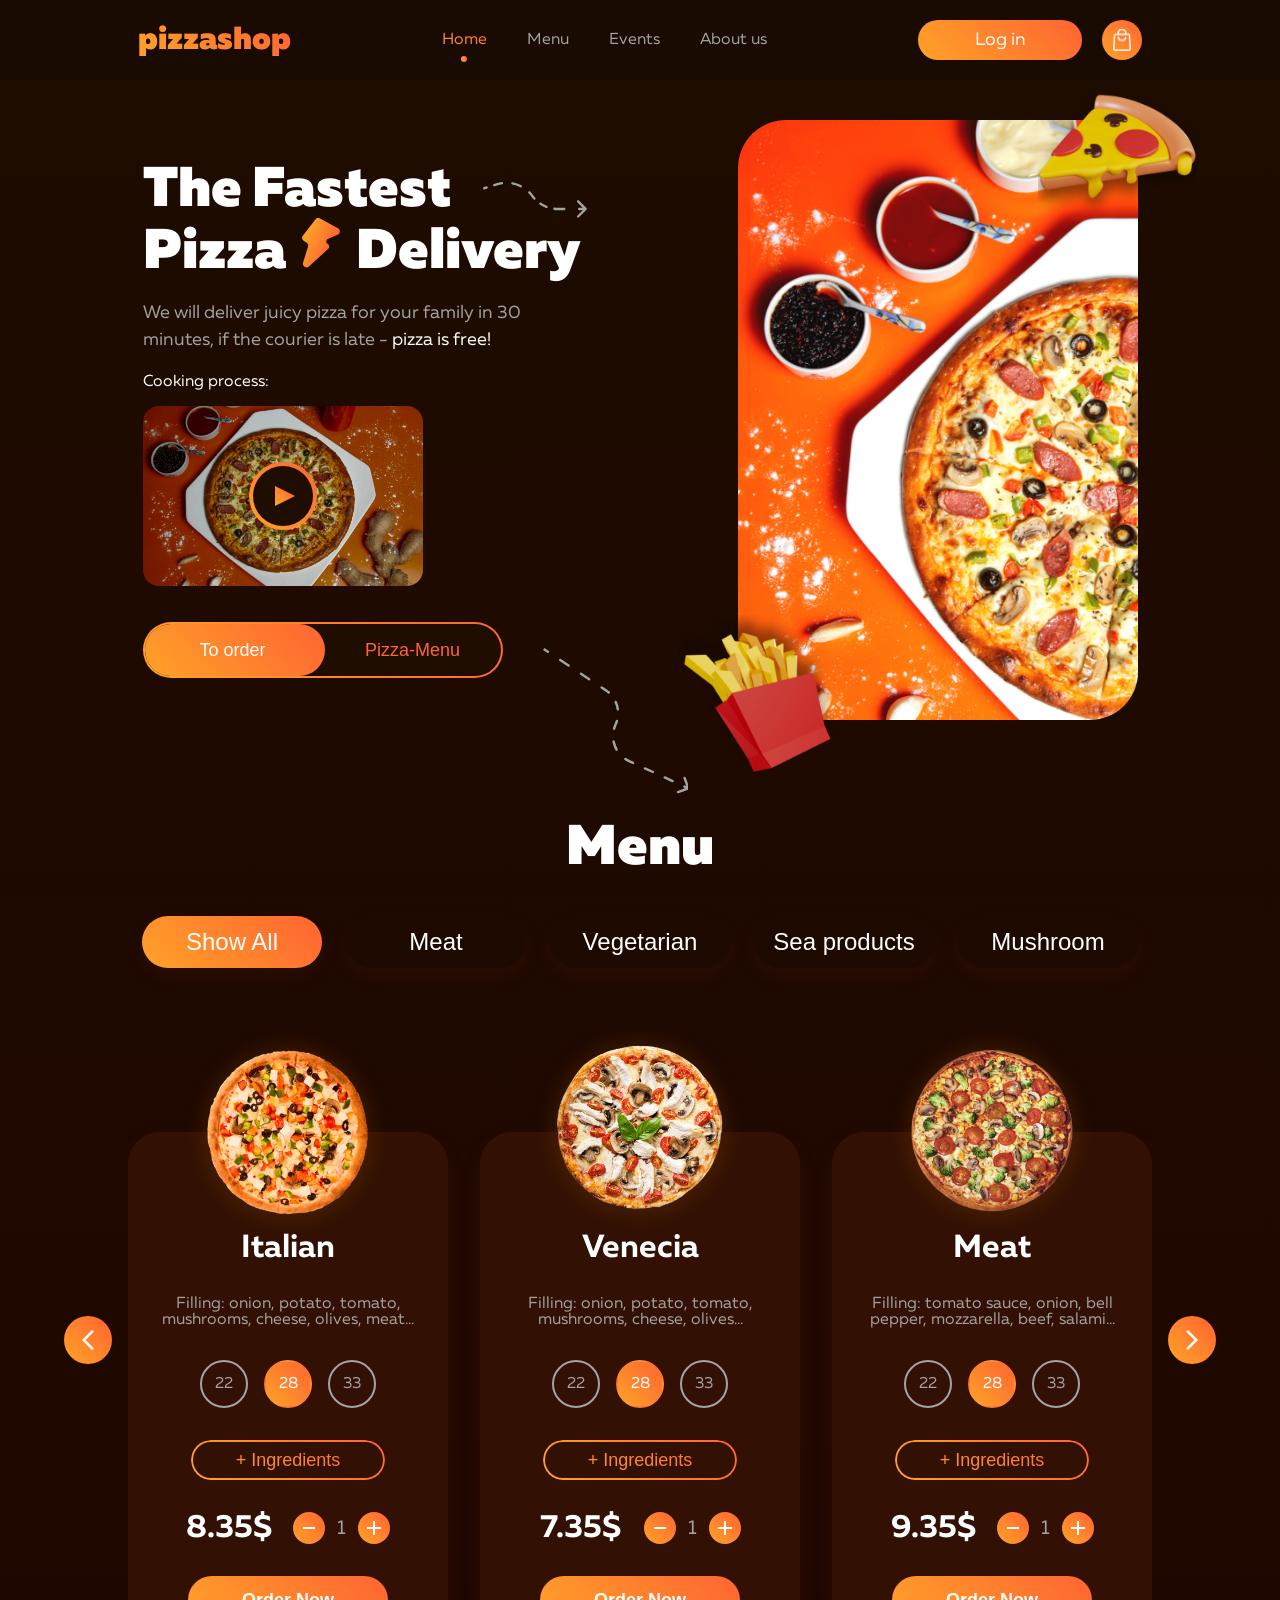
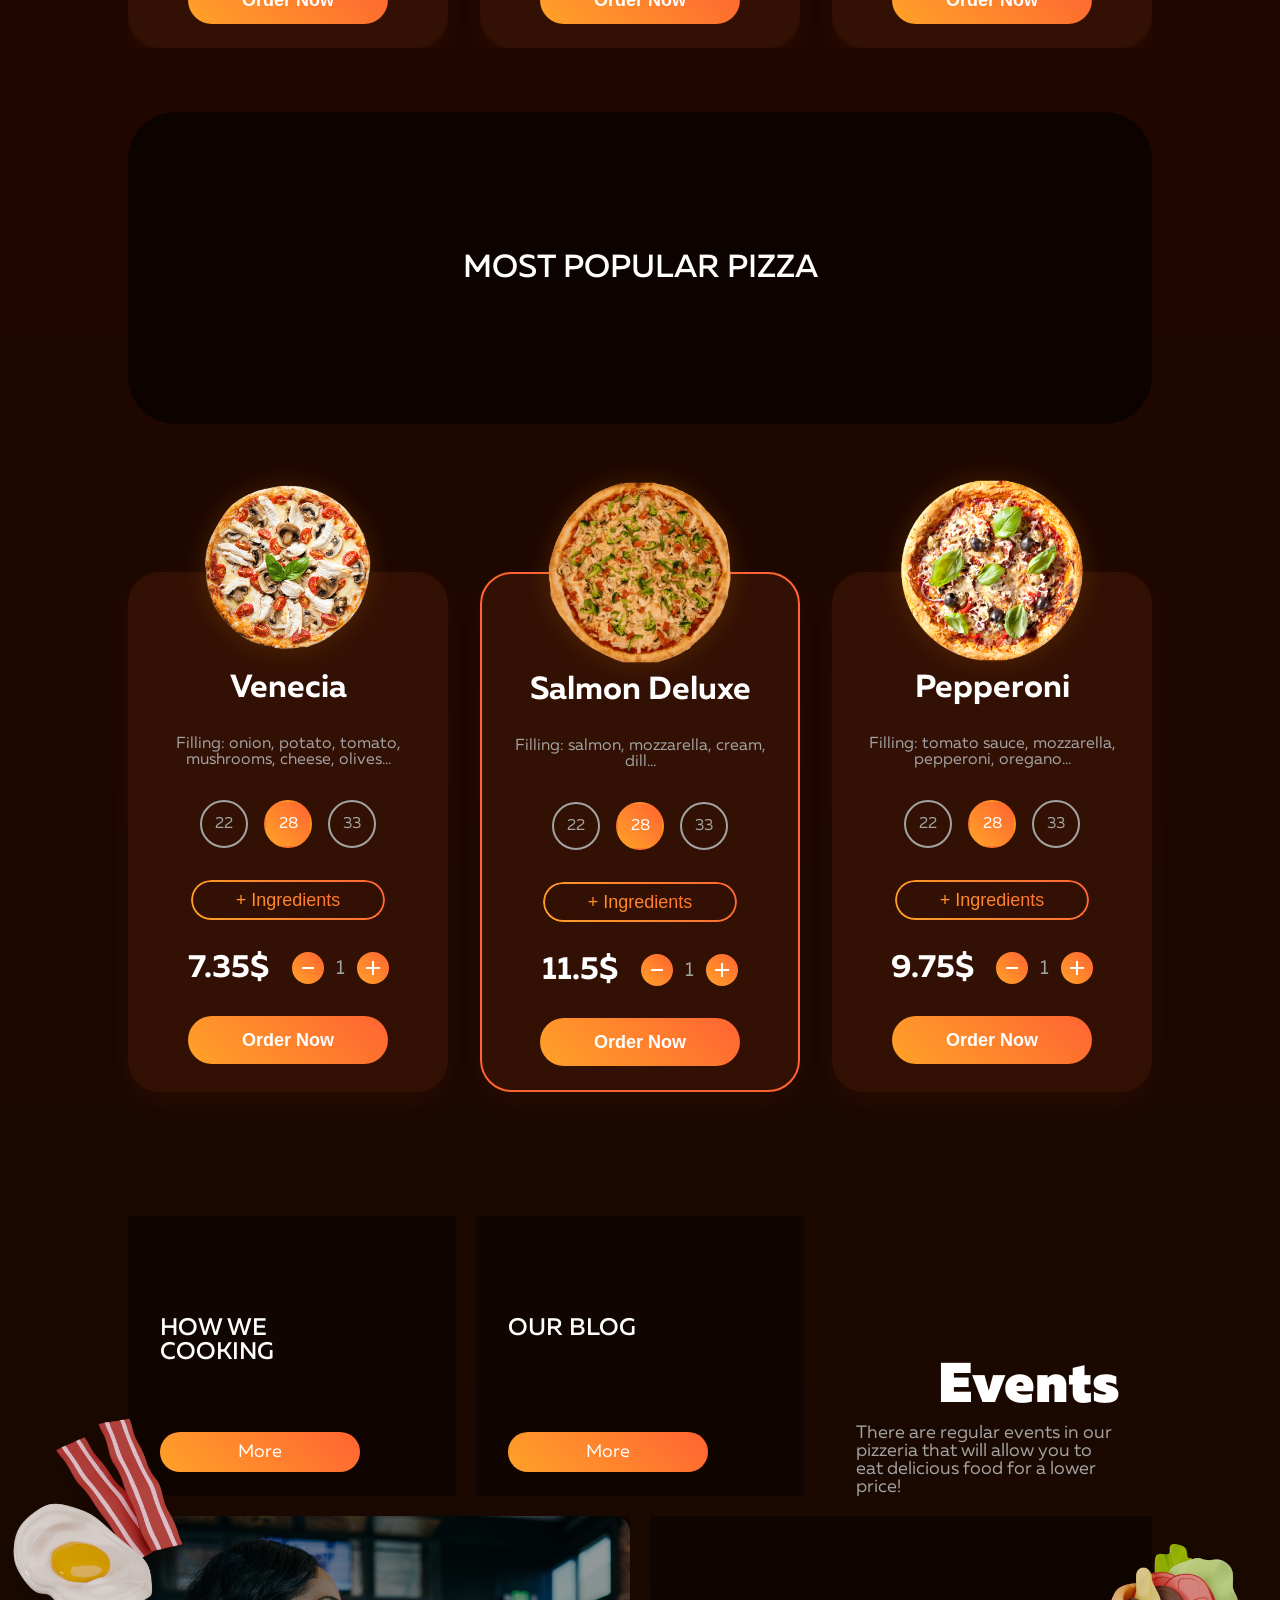
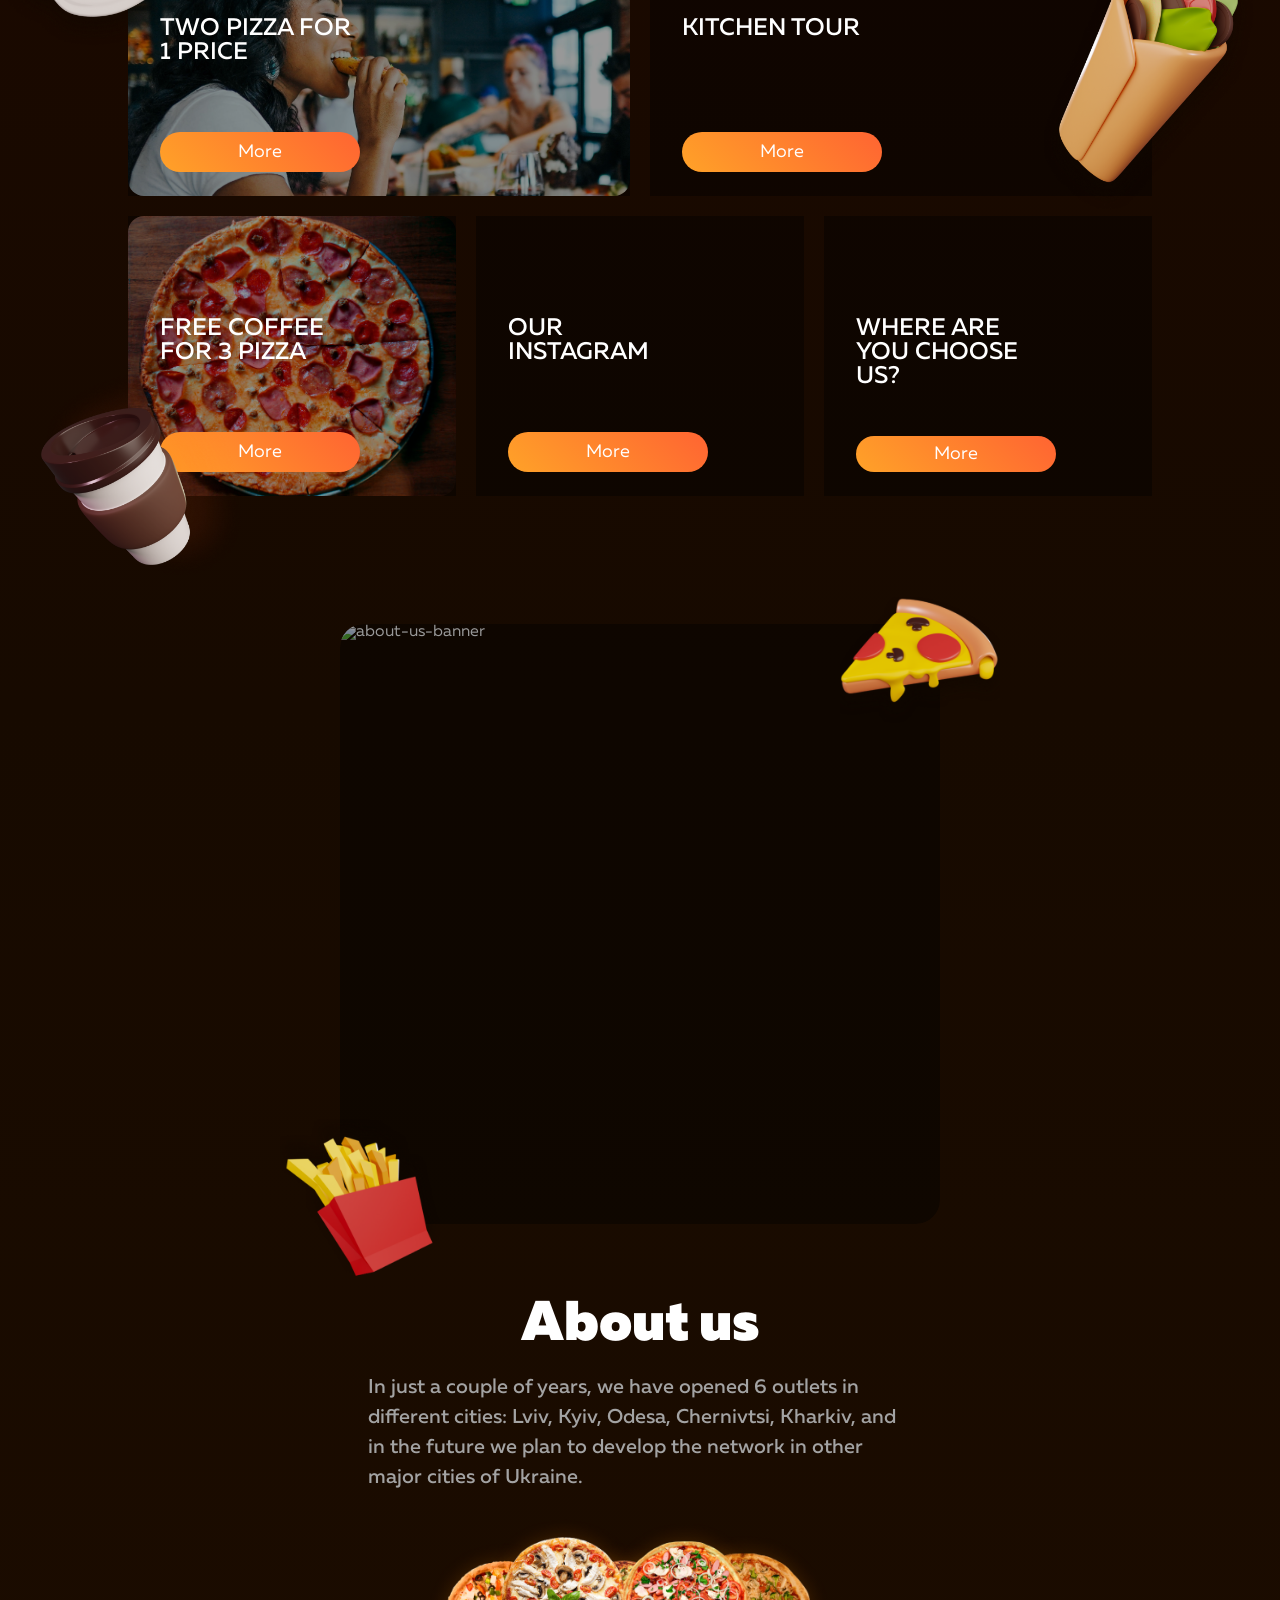
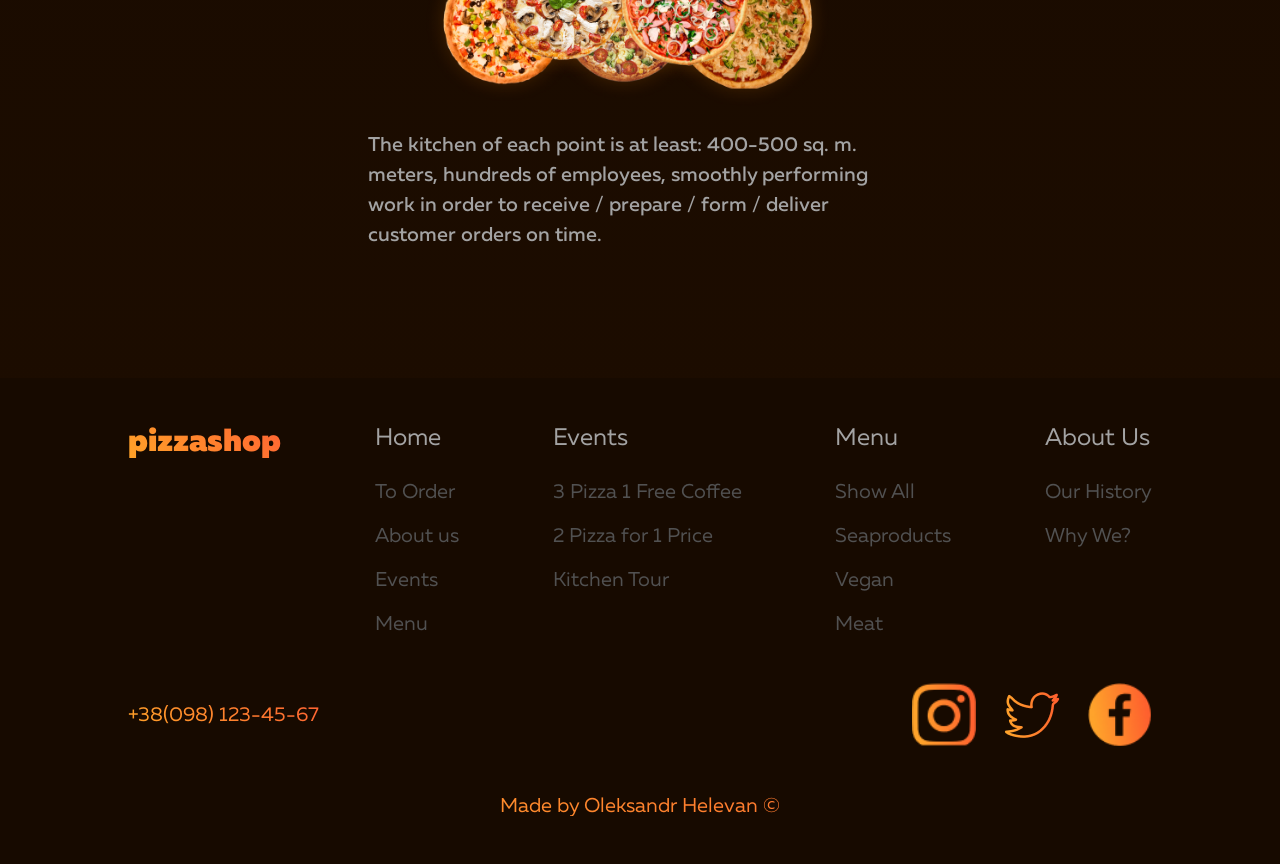
==== commit 59109841: "Add dropdown styles" ====
--- a/index.html
+++ b/index.html
@@ -23,7 +23,7 @@
         <div class="header__actions" id="actions">
             <a class="header__login" href="#" id="login">Log in</a>
             <a class="header__bag" href="#">
-                <img class="header__bag_img" src="img/icons/bag.svg" alt="">
+                <img class="header__bag-img" src="img/icons/bag.svg" alt="">
             </a>
             <button class="header__burger" id="burger" aria-label="Open menu">
                 <span></span>
@@ -285,6 +285,7 @@
 </footer>
 <script type="module" src="js/constants.js"></script>
 <script type="module" src="js/mocks.js"></script>
+<script type="module" src="js/PizzaOrder.js"></script>
 
 <script src="js/navigation.js"></script>
 <script src="js/burger-menu.js"></script>
--- a/css/style.css
+++ b/css/style.css
@@ -616,8 +616,13 @@
 .pizza-card__ingredients {
     color: var(--secondary-text-color);
     font-size: var(--font-size-m);
-    height: 40px;
+    max-width: 100%;
+    height: auto;
+    display: -webkit-box;
+    -webkit-box-orient: vertical;
+    -webkit-line-clamp: 2;
     overflow: hidden;
+    text-overflow: ellipsis;
 }
 
 .pizza-card__sizes {
@@ -1151,7 +1156,7 @@
     color: var(--primary-orange-color);
 }
 
-.modal-ing__item input[type="checkbox"] {
+input[type="checkbox"] {
     width: 20px;
     height: 20px;
     cursor: pointer;
@@ -1160,7 +1165,7 @@
     outline: none;
 }
 
-.modal-ing__item input[type="checkbox"] {
+input[type="checkbox"] {
     appearance: none;
     -webkit-appearance: none;
     border: 2px solid var(--primary-orange-color);
@@ -1175,12 +1180,12 @@
     transform: scale(1.05);
 }
 
-.modal-ing__item input[type="checkbox"]:checked {
+input[type="checkbox"]:checked {
     background-color: var(--primary-orange-color);
     border-color: var(--primary-orange-color);
 }
 
-.modal-ing__item input[type="checkbox"]:checked::after {
+input[type="checkbox"]:checked::after {
     content: "✓";
     color: white;
     font-size: var(--font-size-s);
@@ -1391,6 +1396,60 @@
     font-size: var(--font-size-xl);
 }
 
+.cards-container__pizza-card {
+    position: relative;
+}
+
+.pizza-card__ingredients-dropdown.hidden {
+    display: none;
+}
+
+.pizza-card__ingredients-dropdown {
+    display: flex;
+    flex-direction: column;
+    gap: 12px;
+    background: var(--bg-card-color);
+    border: 1px solid var(--primary-orange-color);
+    padding: 12px;
+    height: 140px;
+    border-radius: 10px;
+    margin-top: 8px;
+    position: absolute;
+    bottom: 20px;
+    overflow-y: scroll;
+    z-index: 1;
+    width: 80%;
+
+}
+
+.dropdown-ing-item {
+    display: flex;
+    align-items: center;
+    gap: 6px;
+}
+.pizza-card__ingredients-dropdown {
+    max-height: 150px;
+    overflow-y: auto;
+}
+
+.pizza-card__ingredients-dropdown::-webkit-scrollbar {
+    width: 8px;
+}
+
+.pizza-card__ingredients-dropdown::-webkit-scrollbar-track {
+    background: transparent;
+    border-radius: 8px;
+}
+
+.pizza-card__ingredients-dropdown::-webkit-scrollbar-thumb {
+    background: var(--orange-gradient);
+    border-radius: 8px;
+}
+
+.pizza-card__ingredients-dropdown::-webkit-scrollbar-thumb:hover {
+    background: var(--orange-gradient);
+}
+
 
 /*media*/
 @media (max-width: 1440px) {
@@ -1431,6 +1490,13 @@
         height: 120px;
     }
 
+    .header__bag {
+        height: 60px;
+        width: 60px;
+    }
+    .header__bag-img{
+        height: 36px;
+    }
     .header__burger {
         width: 60px;
         height: 60px;
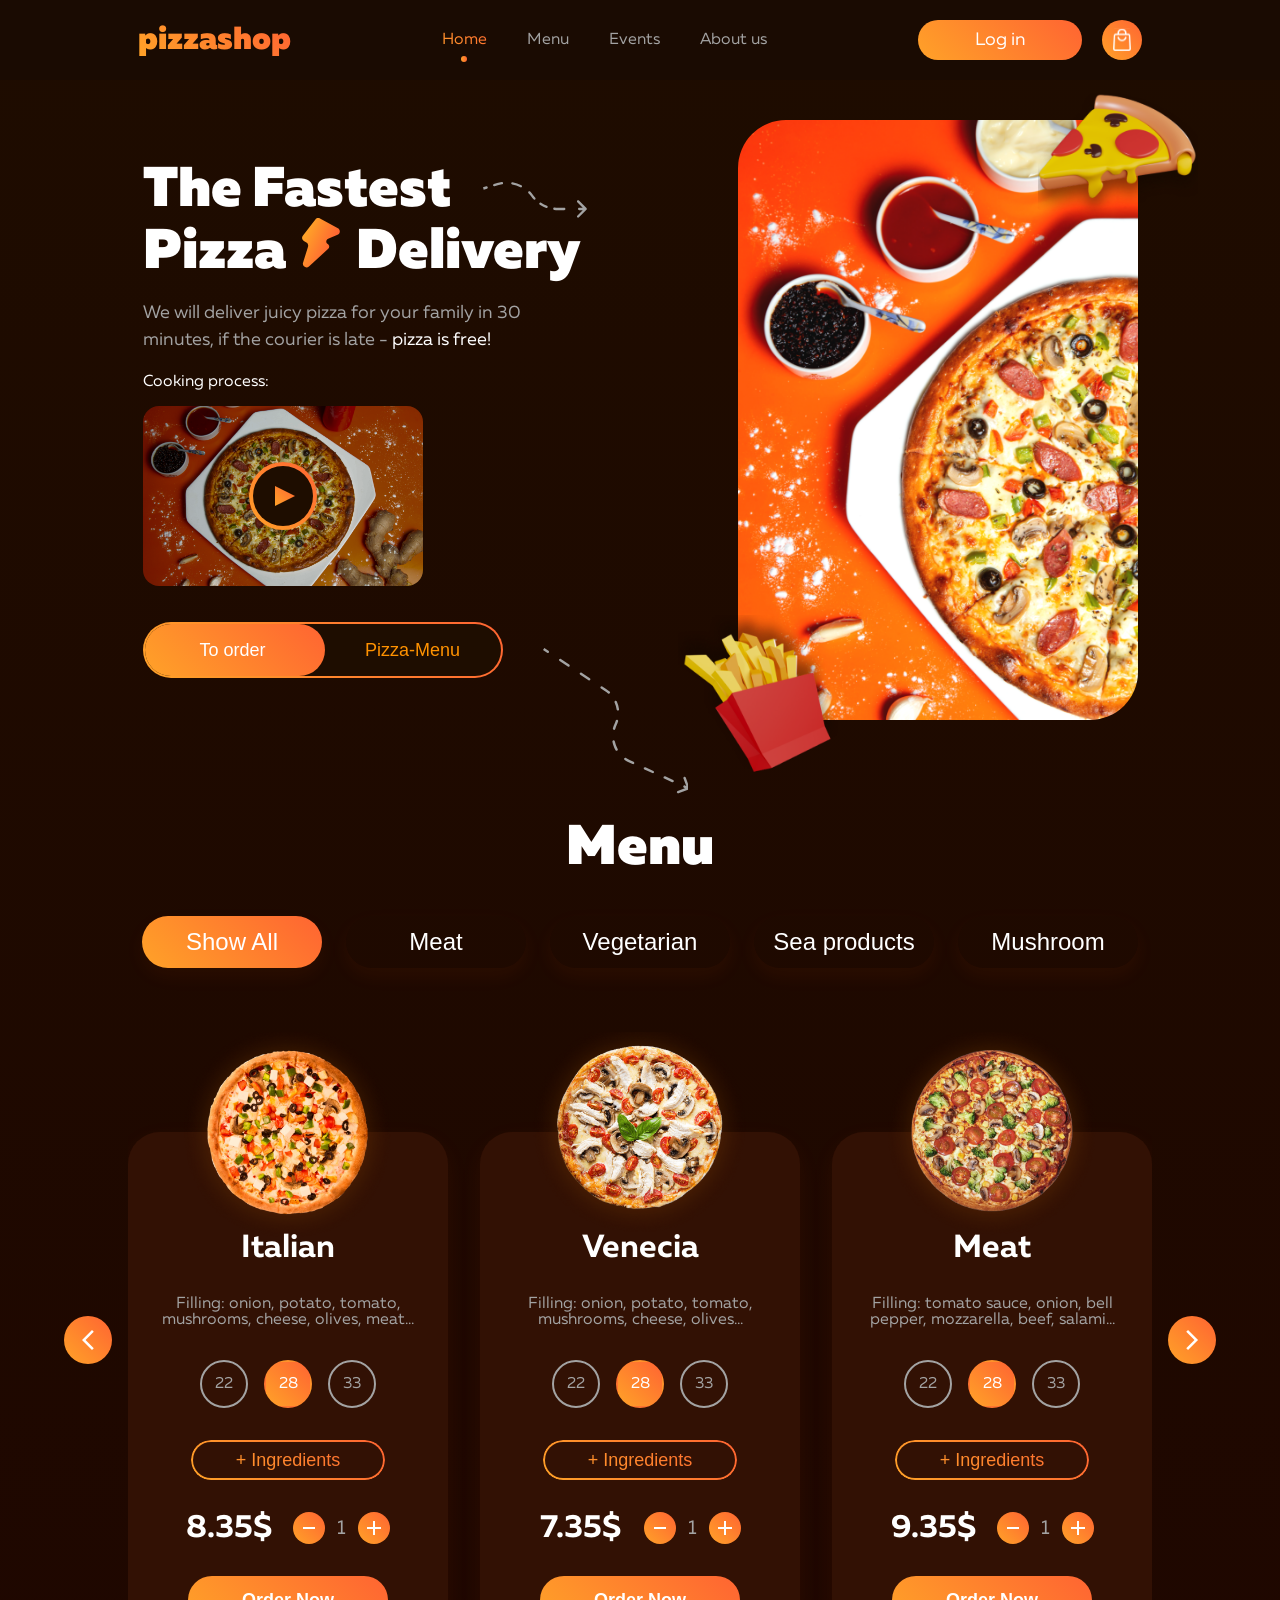
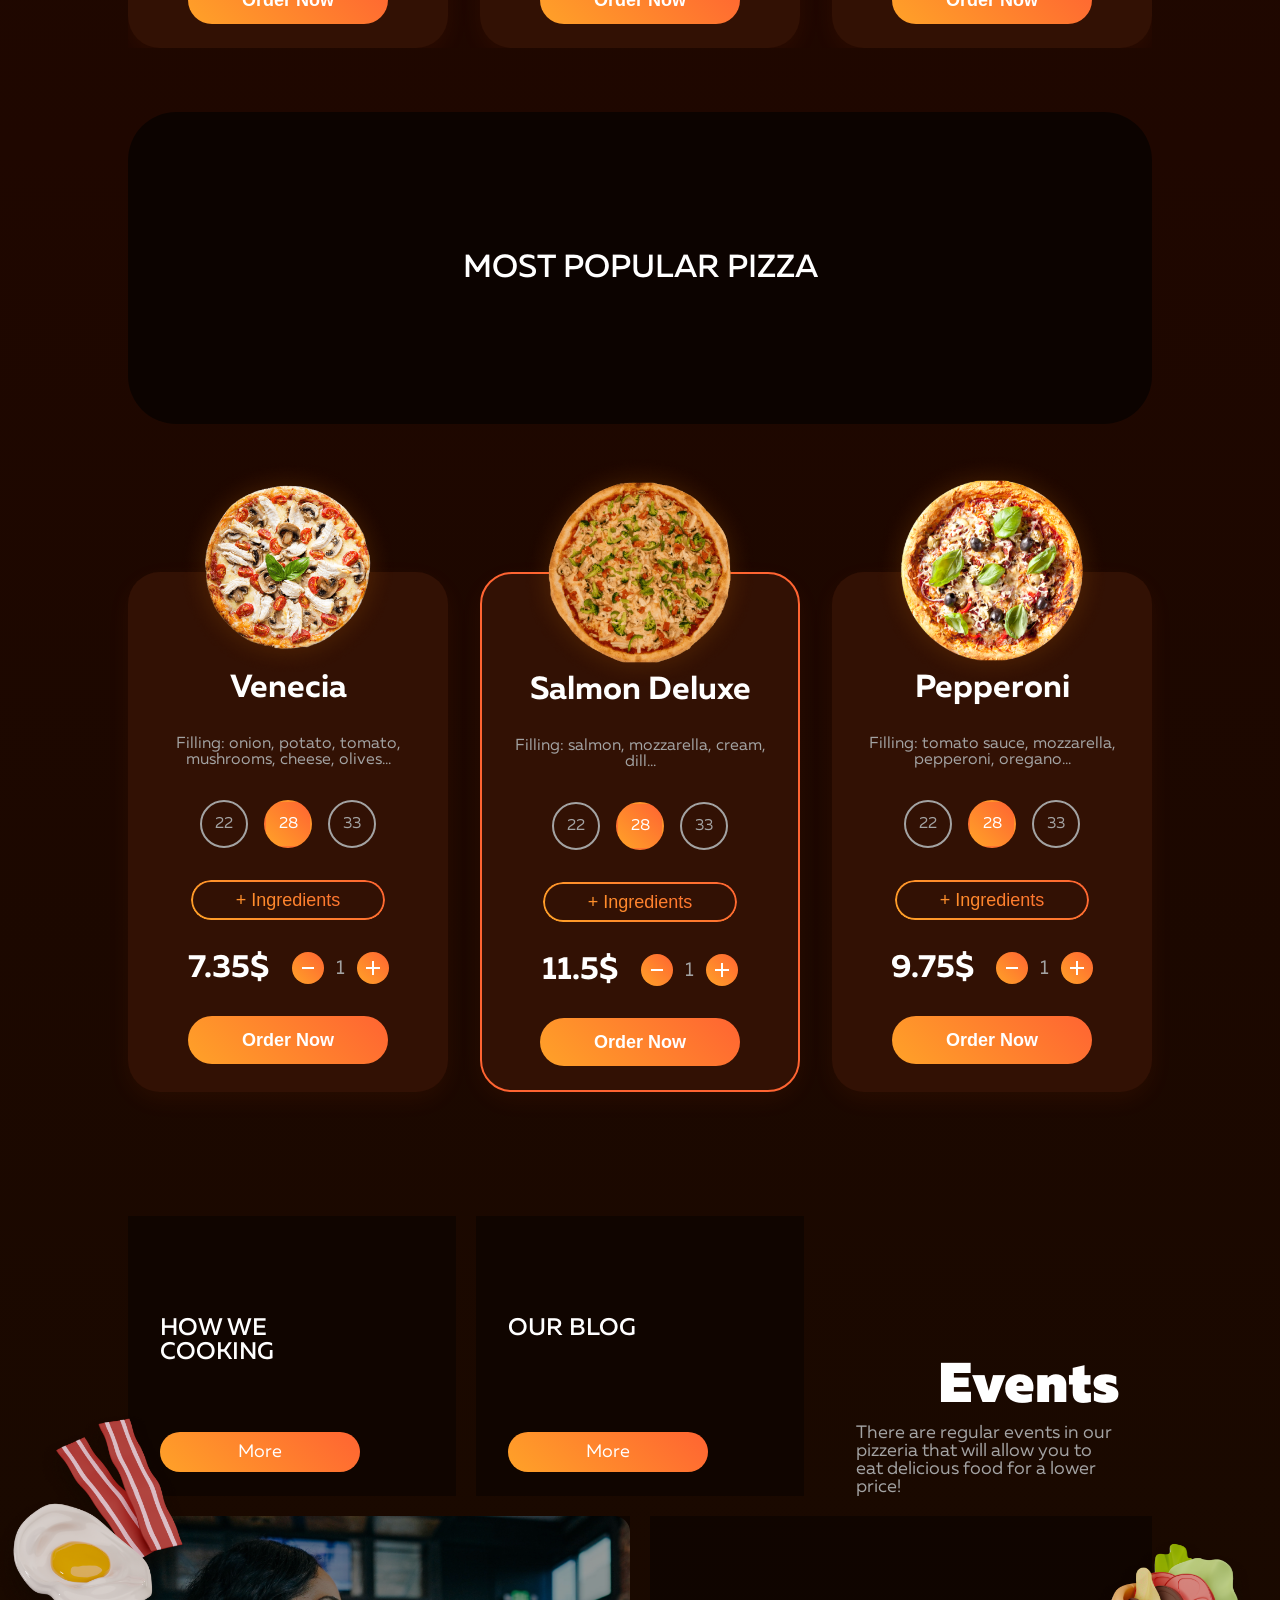
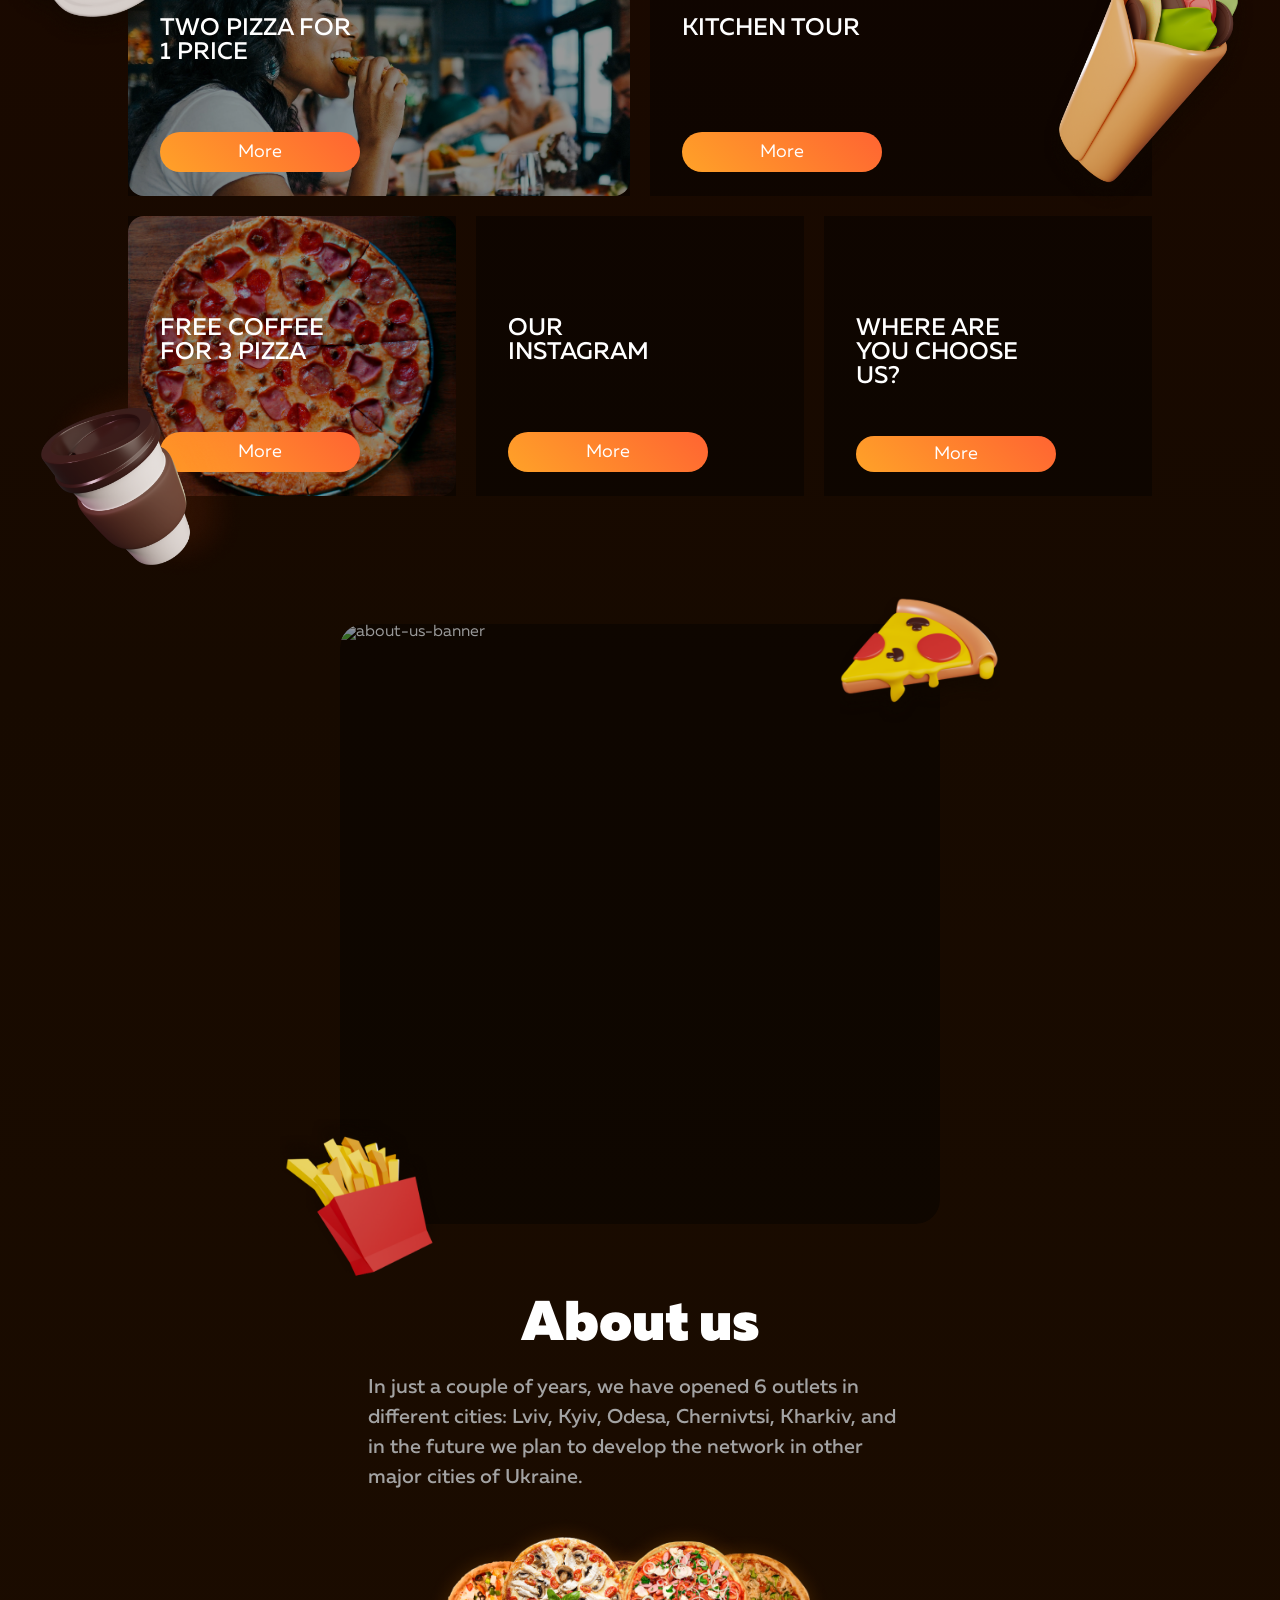
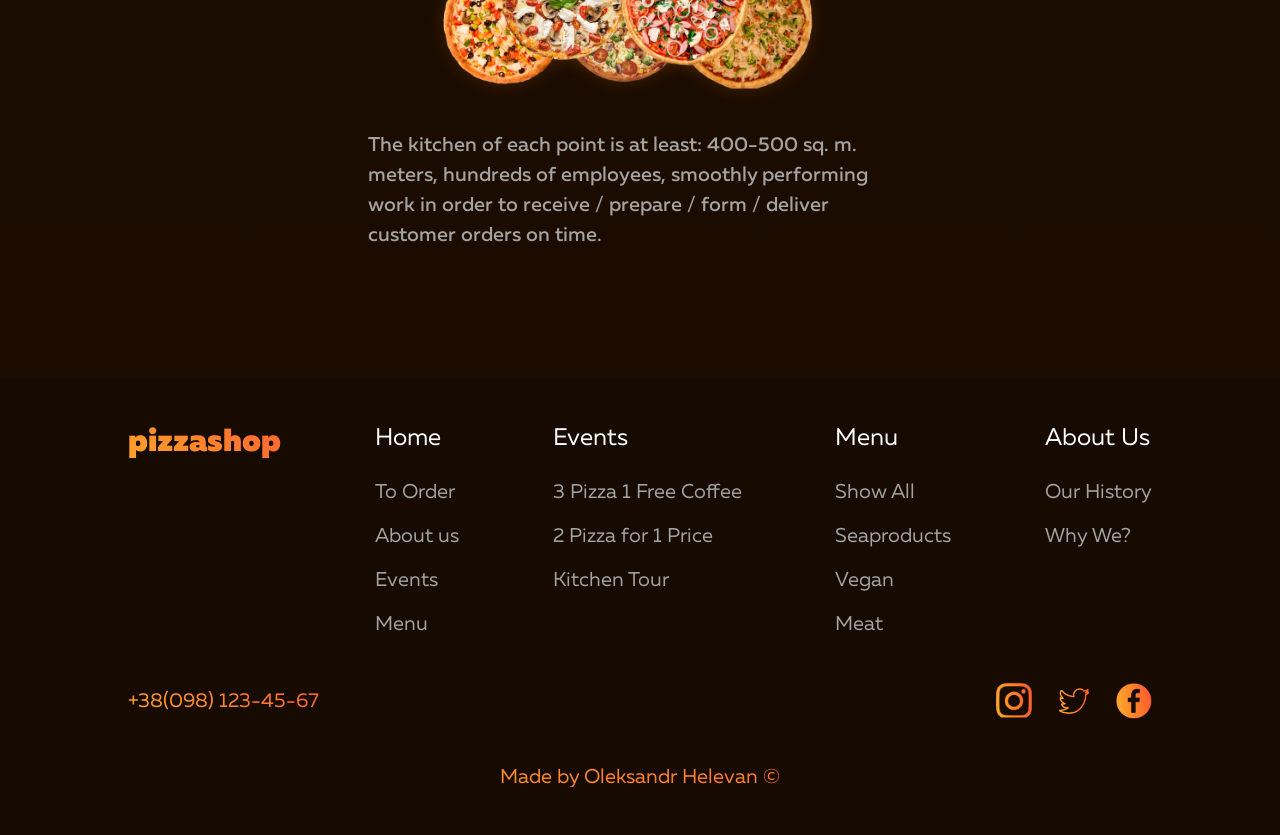
==== commit 65531d2d: "Fix accesibility -axe according to axe DevTools" ====
--- a/index.html
+++ b/index.html
@@ -23,7 +23,7 @@
         <div class="header__actions" id="actions">
             <a class="header__login" href="#" id="login">Log in</a>
             <a class="header__bag" href="#">
-                <img class="header__bag-img" src="img/icons/bag.svg" alt="">
+                <img class="header__bag-img" src="img/icons/bag.svg" alt="bag">
             </a>
             <button class="header__burger" id="burger" aria-label="Open menu">
                 <span></span>
@@ -58,7 +58,7 @@
                 <div class="hero__video-block">
                     <p class="hero__video-title">Cooking process:</p>
                     <div class="hero__video-wrapper" id="video-wrapper">
-                        <button class="hero__video-button" id="video-button">
+                        <button class="hero__video-button" id="video-button" aria-label="Play video">
                         <span class="video-button__triangle-container">
                             <span class="video-button__triangle"></span>
                         </span>
@@ -125,7 +125,7 @@
 
     </section>
     <section id="events" class="events-section">
-        <div class="events-scroll-wrapper">
+        <div class="events-scroll-wrapper" tabindex="1">
             <div class="events-section__events-container">
                 <div class="events-container__event-item--cooking event-item">
                     <p class="event-item__title">HOW WE COOKING</p>
@@ -285,7 +285,7 @@
 </footer>
 <script type="module" src="js/constants.js"></script>
 <script type="module" src="js/mocks.js"></script>
-<script type="module" src="js/PizzaOrder.js"></script>
+<script type="module" src="js/pizzaOrder.js"></script>
 
 <script src="js/navigation.js"></script>
 <script src="js/burger-menu.js"></script>
--- a/css/style.css
+++ b/css/style.css
@@ -1,6 +1,7 @@
 :root {
     --bg-color: #1E0D00;
     --primary-orange-color: #FF6432;
+    --contrast-orange-color: #ff9200;
     --box-shadow-popular-card-color: rgba(255, 100, 50, 0.59);
     --box-shadow-card-color: #FF6B000F;
     --bg-card-color: #321104;
@@ -454,7 +455,7 @@
     border-radius: 32px;
     font-size: var(--font-size-l);
     font-weight: var(--font-weight-normal);
-    color: var(--primary-orange-color);
+    color: var(--contrast-orange-color);
     background: transparent;
     cursor: pointer;
     position: relative;
@@ -1324,10 +1325,12 @@
 }
 
 .footer {
+    max-width: 1980px;
+    margin: 128px auto 0;
     display: flex;
     flex-direction: column;
     gap: 48px;
-    margin-top: 128px;
+
     padding: 48px 128px;
     background: var(--footer-bg);
 }
@@ -1345,12 +1348,12 @@
     gap: 24px;
     font-size: var(--font-size-xl);
     font-weight: var(--font-weight-light);
-    color: var(--footer-text-color);
+    color: var(--secondary-text-color);
 }
 
 .footer-list__title {
     font-size: var(--font-size-2xl);
-    color: var(--secondary-text-color);
+    color: var(--primary-text-color);
     margin-bottom: 8px;
 }
 
@@ -1376,12 +1379,13 @@
 }
 
 .contact-us__icon {
-    width: 64px;
+    width: 36px;
     height: auto;
 }
 
 .footer-list__link {
     transition: ease 0.3s;
+
     &:hover {
         color: var(--secondary-text-color);
     }
@@ -1427,6 +1431,7 @@
     align-items: center;
     gap: 6px;
 }
+
 .pizza-card__ingredients-dropdown {
     max-height: 150px;
     overflow-y: auto;
@@ -1494,9 +1499,11 @@
         height: 60px;
         width: 60px;
     }
-    .header__bag-img{
+
+    .header__bag-img {
         height: 36px;
     }
+
     .header__burger {
         width: 60px;
         height: 60px;
@@ -1548,6 +1555,10 @@
         font-size: var(--font-size-3xl);
     }
 
+    .contact-us__icon {
+        width: 64px;
+    }
+
     .header__burger.active span:nth-child(1) {
         transform: rotate(-45deg) translateY(15px) translateX(-15px);
     }
@@ -1591,7 +1602,7 @@
     }
 
     .popular-pizzas-container__pizza-card {
-        flex: 0 0 60vw;
+        flex: 0 0 40vw;
         scroll-snap-align: center;
     }
 
@@ -1669,6 +1680,16 @@
         width: 180px;
         grid-column: span 2;
     }
+
+    .contact-us-section {
+        flex-direction: column;
+        gap: 24px;
+    }
+
+    .contact-us__phone {
+        font-size: var(--font-size-2xl);
+    }
+
 }
 
 @media (max-width: 500px) {
@@ -1689,9 +1710,17 @@
         height: 320px;
     }
 
-    .contact-us-section {
-        flex-direction: column;
-        gap: 24px;
-    }
-}
-
+    .footer-list__title {
+        font-size: var(--font-size-3xl);
+    }
+
+    .footer-list__link {
+        font-size: var(--font-size-2xl);
+    }
+
+    .contact-us__phone {
+        font-size: var(--font-size-3xl);
+    }
+
+}
+
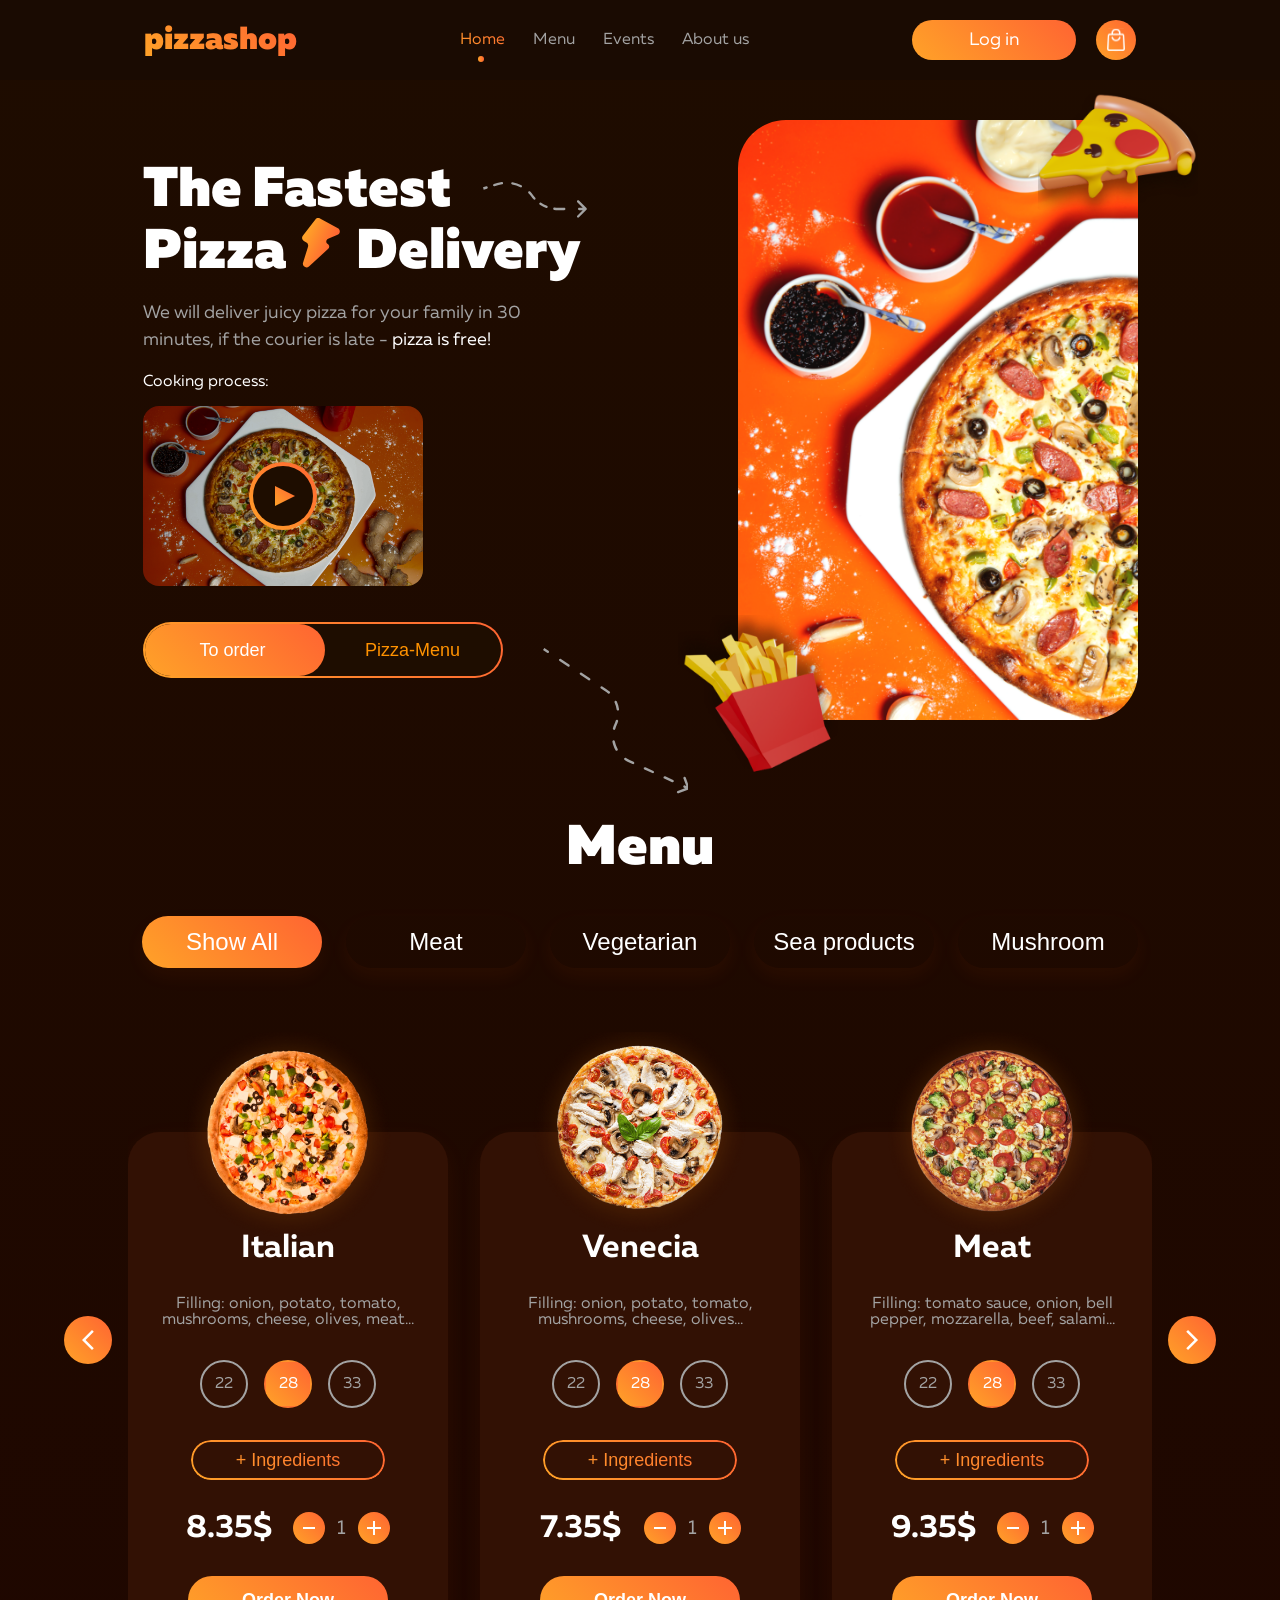
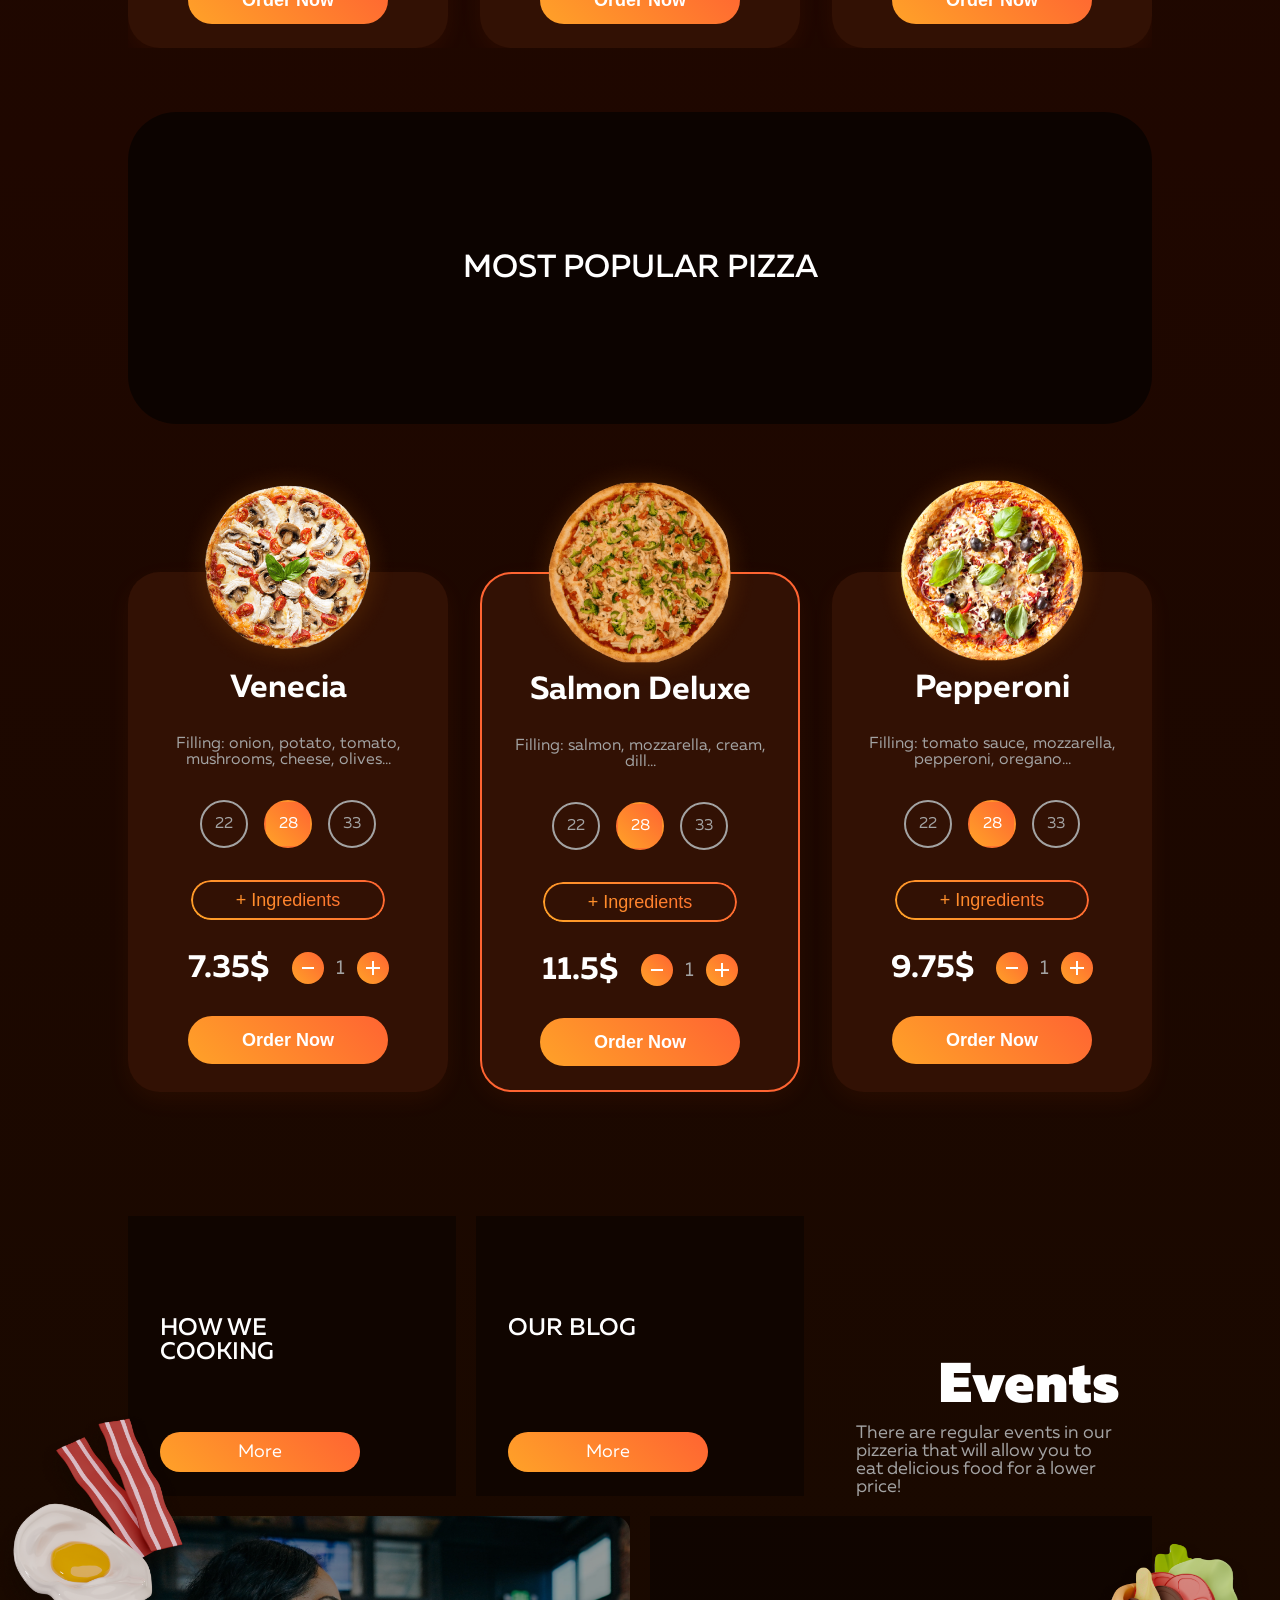
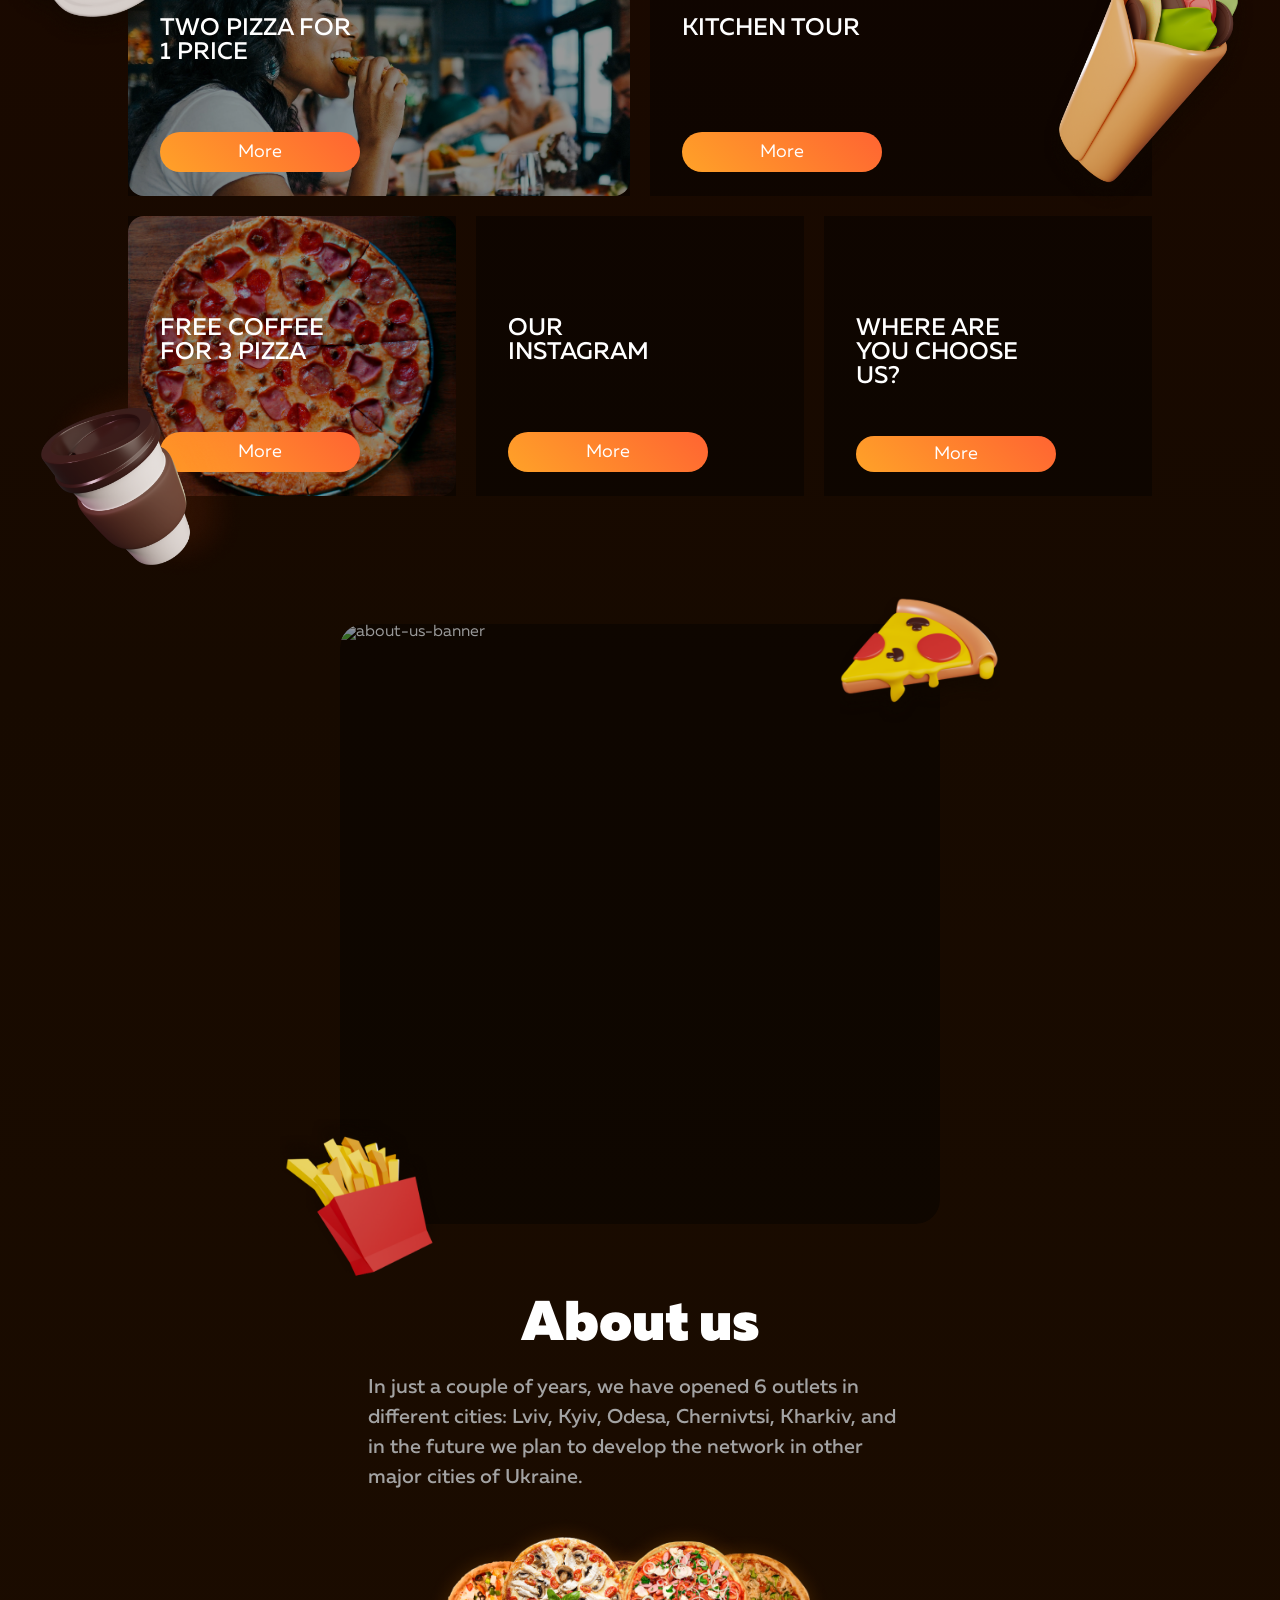
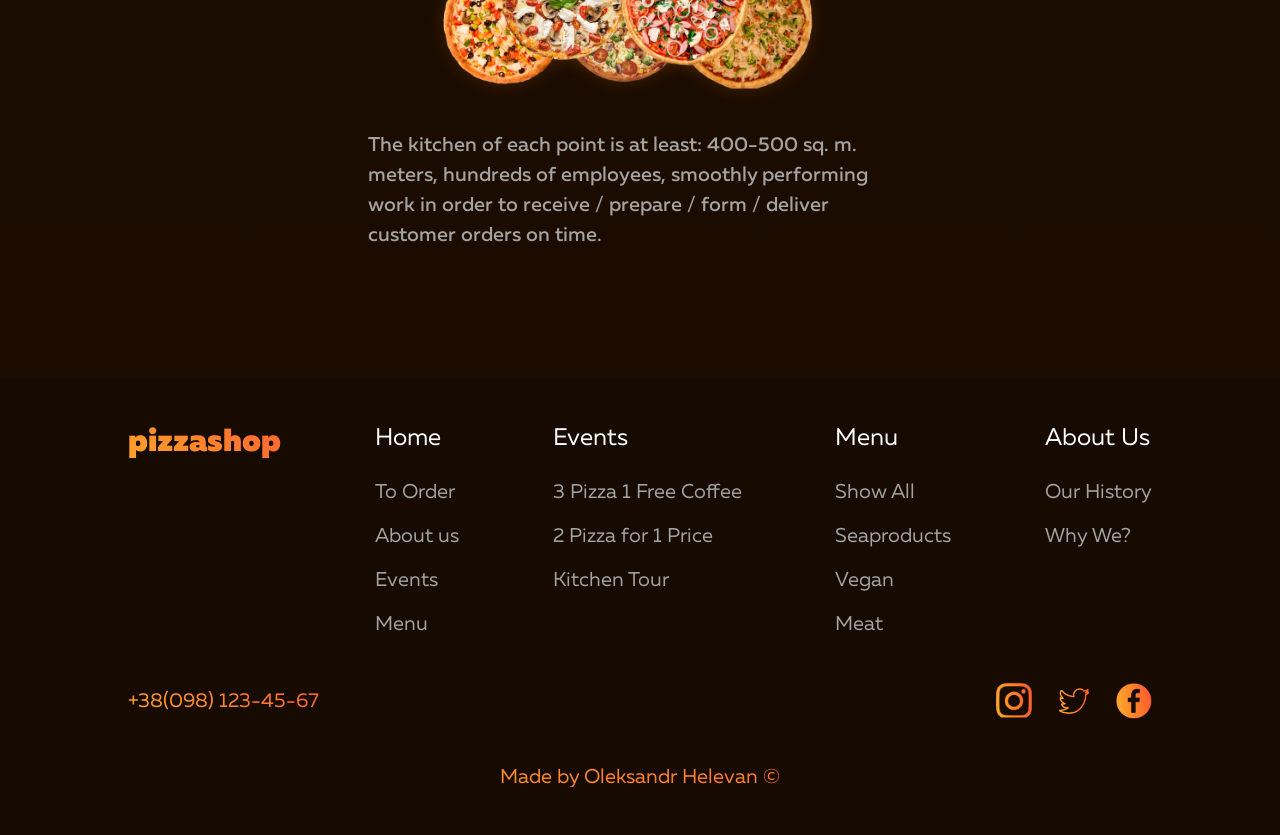
==== commit 457b5afc: "Add animations in nav" ====
--- a/index.html
+++ b/index.html
@@ -18,6 +18,7 @@
                 <li class="nav__item"><a class="nav__link" href="#events">Events</a></li>
                 <li class="nav__item"><a class="nav__link" href="#about">About us</a></li>
             </ul>
+            <div class="nav__indicator"></div>
         </nav>
 
         <div class="header__actions" id="actions">
--- a/css/style.css
+++ b/css/style.css
@@ -108,30 +108,28 @@
 }
 
 .header__nav {
-    height: 100%;
+    position: relative;
 }
 
 .nav__list {
-    height: 100%;
-    display: flex;
-    align-items: center;
-    gap: 32px;
+    display: flex;
+    gap: 20px;
+    position: relative;
 }
 
 .nav__item {
     position: relative;
+}
+
+.nav__link {
+    display: flex;
+    align-items: center;
+    justify-content: center;
+    padding: 4px;
     height: 40px;
-}
-
-.nav__link {
-    display: flex;
-    align-items: center;
-    padding: 4px;
-    justify-content: center;
-    height: 100%;
     color: var(--secondary-text-color);
     text-decoration: none;
-    transition: 0.3s ease;
+    transition: color 0.3s ease;
 }
 
 .nav__link:hover {
@@ -139,21 +137,19 @@
     cursor: pointer;
 }
 
-.nav__link--active {
-    display: flex;
-    justify-content: center;
-}
-
-.nav__link--active::after {
-    content: "";
+.nav__indicator {
+    position: absolute;
+    bottom: -2px;
     width: 6px;
     height: 6px;
-    position: absolute;
-    bottom: -2px;
     border-radius: 50%;
     background: linear-gradient(90deg, #FFA228 0%, #FF6432 100%);
-}
-
+    transition: left 0.3s ease, width 0.3s ease;
+}
+
+.nav__link--active {
+    color: var(--primary-text-color);
+}
 
 .header__login, .event-item__btn {
     display: flex;
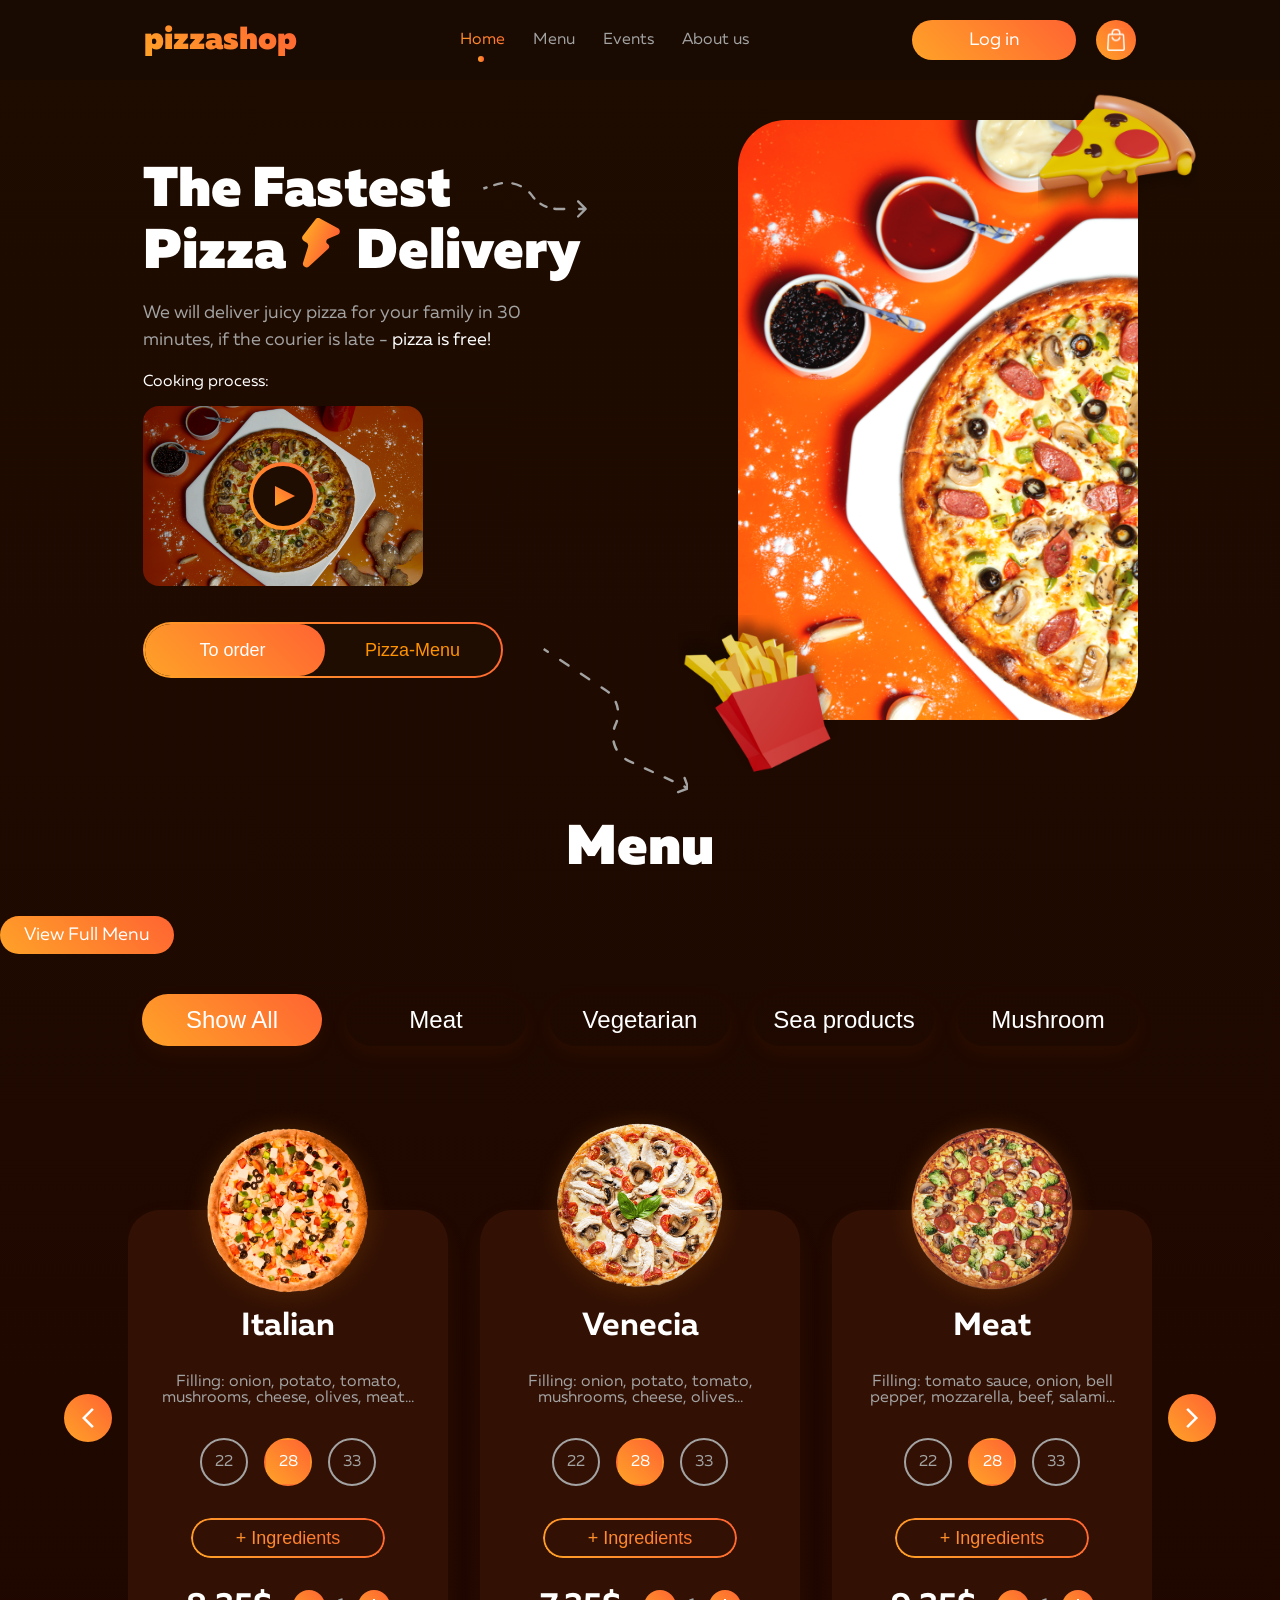
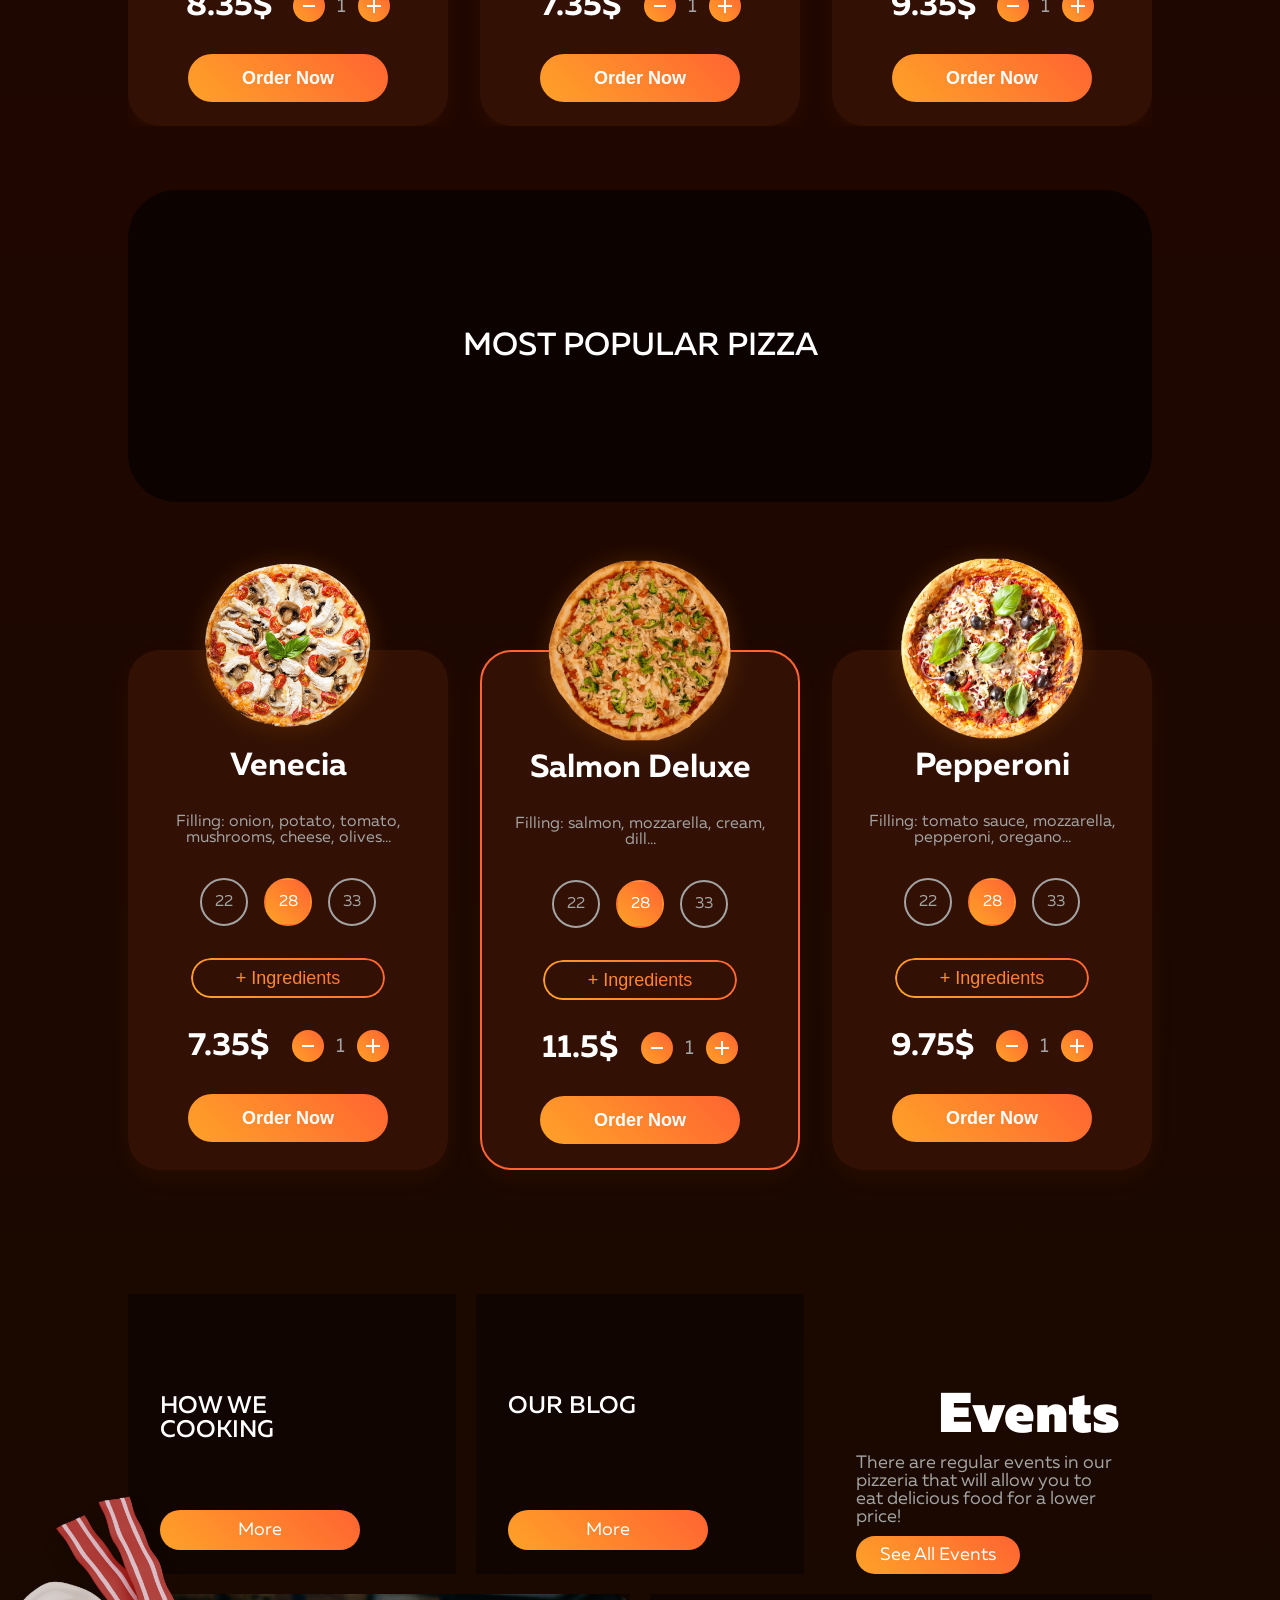
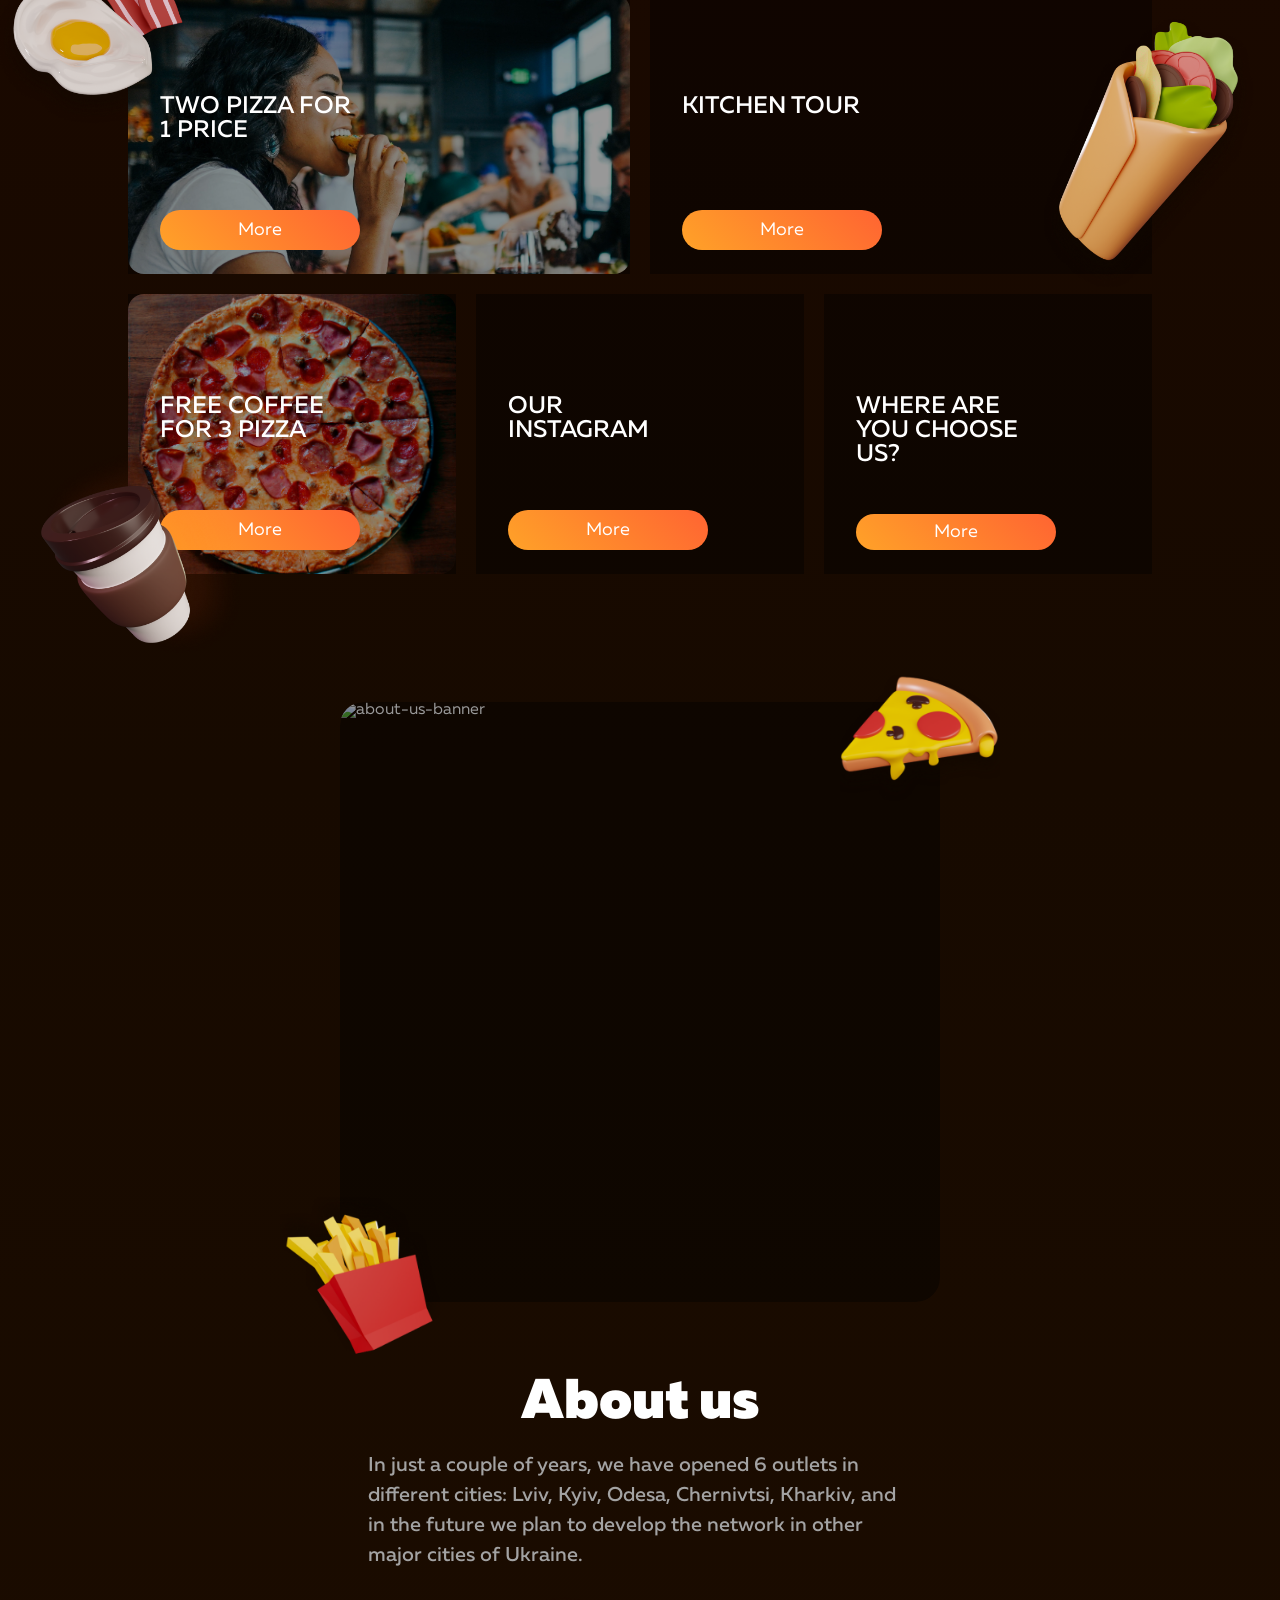
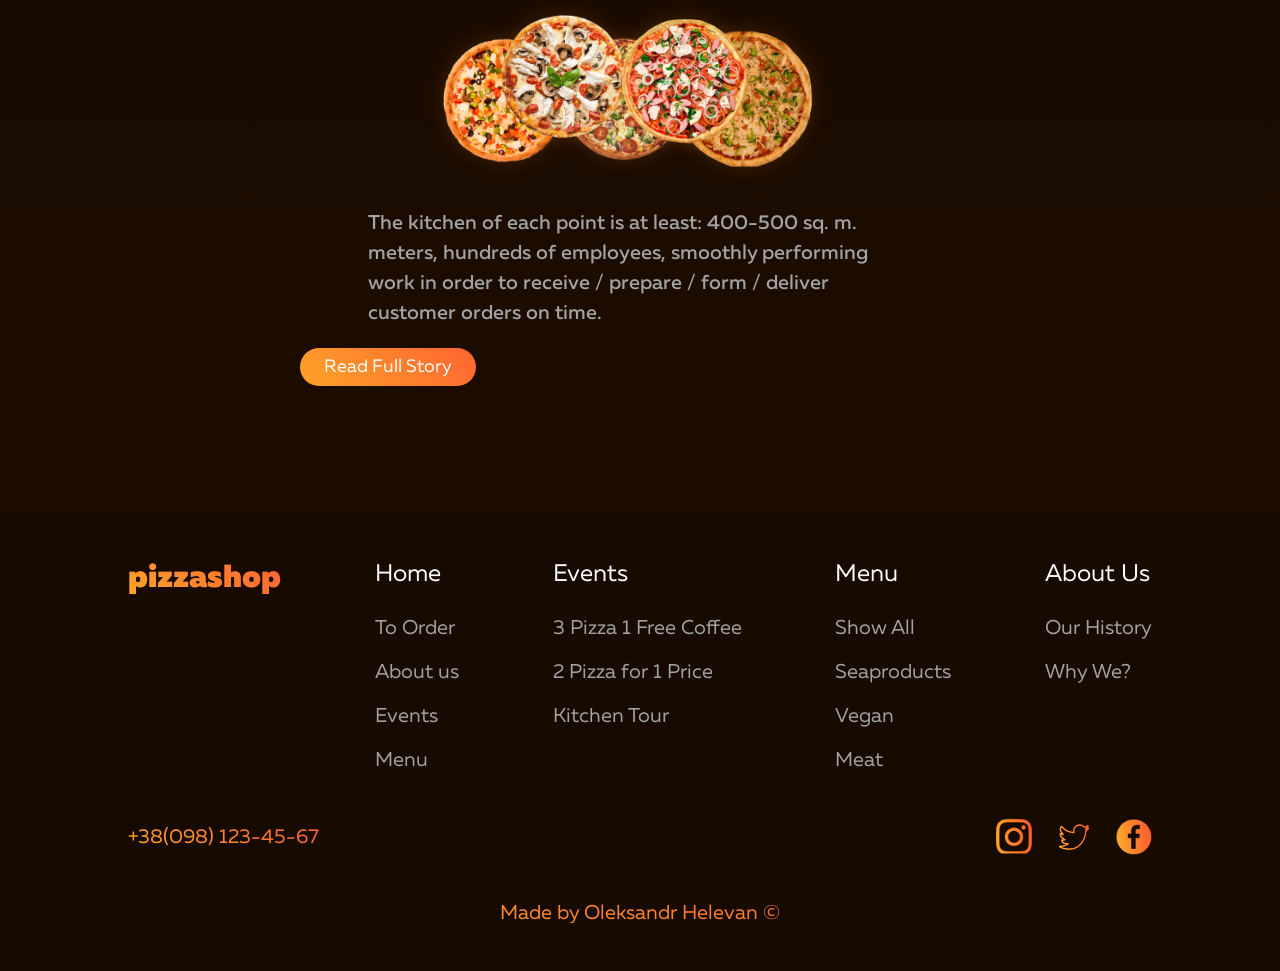
==== commit 216503b0: "Divide landing page into subpages with navigation (PS-01) Adds menu.html, events.html, and about.htm" ====
--- a/index.html
+++ b/index.html
@@ -94,6 +94,7 @@
 
     <section id="menu" class="menu-section">
         <h2 class="menu-section__title title">Menu</h2>
+        <a class="section-cta" href="menu.html">View Full Menu</a>
 
         <div class="menu-section__menu-content">
             <div class="menu-content__buttons">
@@ -142,6 +143,7 @@
                         There are regular events in our pizzeria that will allow you to eat delicious food for a lower
                         price!
                     </p>
+                    <a class="section-cta" href="events.html">See All Events</a>
                 </div>
                 <div class="events-container__event-item--pizza event-item">
                     <p class="event-item__title">TWO PIZZA FOR 1 PRICE</p>
@@ -188,6 +190,7 @@
                 m. meters, hundreds of employees, smoothly performing work in order to receive / prepare / form /
                 deliver customer orders on time.
             </article>
+            <a class="section-cta" href="about.html">Read Full Story</a>
             <div class="about-section__arrow">
                 <svg width="104" height="36" viewBox="0 0 104 36" xmlns="http://www.w3.org/2000/svg">
                     <path d="M103.471 27.7914C103.933 27.3296 103.933 26.581 103.471 26.1192L95.9459 18.5942C95.4841 18.1324 94.7355 18.1324 94.2737 18.5942C93.8119 19.056 93.8119 19.8047 94.2737 20.2664L100.963 26.9553L94.2737 33.6442C93.8119 34.1059 93.8119 34.8546 94.2737 35.3164C94.7355 35.7782 95.4841 35.7782 95.9459 35.3164L103.471 27.7914ZM49.2333 13.8864L50.1918 13.1941L49.2333 13.8864ZM3.95366 6.63324C4.57832 6.44279 4.93032 5.78202 4.73987 5.15737C4.54943 4.53271 3.88866 4.18071 3.26401 4.37116L3.60884 5.5022L3.95366 6.63324ZM10.8704 2.05213C10.2458 2.24257 9.89376 2.90334 10.0842 3.528C10.2747 4.15265 10.9354 4.50465 11.5601 4.31421L11.2152 3.18317L10.8704 2.05213ZM19.0616 2.35119C19.707 2.25171 20.1496 1.64784 20.0501 1.00242C19.9506 0.357004 19.3467 -0.0855633 18.7013 0.0139217L18.8814 1.18256L19.0616 2.35119ZM29.5747 0.171109C28.9324 0.0531369 28.3161 0.478187 28.1981 1.12048C28.0802 1.76278 28.5052 2.3791 29.1475 2.49707L29.3611 1.33409L29.5747 0.171109ZM37.3638 5.26271C37.9467 5.55714 38.6579 5.3233 38.9523 4.7404C39.2467 4.1575 39.0129 3.44628 38.43 3.15185L37.8969 4.20728L37.3638 5.26271ZM47.1852 9.60177C46.7314 9.13225 45.9828 9.11958 45.5133 9.57347C45.0437 10.0274 45.0311 10.7759 45.485 11.2454L46.3351 10.4236L47.1852 9.60177ZM50.5187 17.3538C50.9564 17.8384 51.7041 17.8765 52.1887 17.4388C52.6734 17.0011 52.7114 16.2533 52.2737 15.7687L51.3962 16.5612L50.5187 17.3538ZM58.1165 20.7802C57.5709 20.4214 56.8377 20.5728 56.4789 21.1184C56.12 21.664 56.2715 22.3973 56.8171 22.7561L57.4668 21.7681L58.1165 20.7802ZM63.1621 26.0003C63.7724 26.2326 64.4555 25.926 64.6877 25.3157C64.9199 24.7053 64.6134 24.0223 64.003 23.7901L63.5825 24.8952L63.1621 26.0003ZM71.4867 25.5925C70.8375 25.5214 70.2536 25.99 70.1826 26.6392C70.1115 27.2884 70.5801 27.8722 71.2293 27.9433L71.358 26.7679L71.4867 25.5925ZM81.2222 28.1377C81.8752 28.1377 82.4046 27.6083 82.4046 26.9553C82.4046 26.3023 81.8752 25.7729 81.2222 25.7729L81.2222 26.9553L81.2222 28.1377ZM96.2054 25.7729C95.5523 25.7729 95.0229 26.3023 95.0229 26.9553C95.0229 27.6083 95.5523 28.1377 96.2054 28.1377L96.2054 26.9553L96.2054 25.7729ZM0.344849 6.49731L0.689677 7.62835L3.95366 6.63324L3.60884 5.5022L3.26401 4.37116L1.97674e-05 5.36628L0.344849 6.49731ZM11.2152 3.18317L11.5601 4.31421L14.8241 3.31909L14.4792 2.18805L14.1344 1.05701L10.8704 2.05213L11.2152 3.18317ZM14.4792 2.18805L14.8241 3.31909C16.227 2.89137 17.6428 2.56989 19.0616 2.35119L18.8814 1.18256L18.7013 0.0139217C17.1717 0.249703 15.6458 0.596233 14.1344 1.05701L14.4792 2.18805ZM29.3611 1.33409L29.1475 2.49707C32.0036 3.02165 34.7718 3.95346 37.3638 5.26271L37.8969 4.20728L38.43 3.15185C35.6364 1.74075 32.653 0.736493 29.5747 0.171109L29.3611 1.33409ZM46.3351 10.4236L45.485 11.2454C46.4827 12.2776 47.416 13.3897 48.2747 14.5787L49.2333 13.8864L50.1918 13.1941C49.2667 11.9132 48.261 10.7145 47.1852 9.60177L46.3351 10.4236ZM49.2333 13.8864L48.2747 14.5787C48.9758 15.5496 49.7254 16.4754 50.5187 17.3538L51.3962 16.5612L52.2737 15.7687C51.5378 14.9539 50.8424 14.095 50.1918 13.1941L49.2333 13.8864ZM57.4668 21.7681L56.8171 22.7561C58.8075 24.0651 60.9355 25.1531 63.1621 26.0003L63.5825 24.8952L64.003 23.7901C61.9373 23.0041 59.9631 21.9946 58.1165 20.7802L57.4668 21.7681ZM71.358 26.7679L71.2293 27.9433C72.4058 28.0722 73.5952 28.1377 74.7927 28.1377L74.7927 26.9553L74.7927 25.7729C73.6815 25.7729 72.5781 25.712 71.4867 25.5925L71.358 26.7679ZM74.7927 26.9553L74.7927 28.1377L81.2222 28.1377L81.2222 26.9553L81.2222 25.7729L74.7927 25.7729L74.7927 26.9553ZM96.2054 26.9553L96.2054 28.1377L102.635 28.1377L102.635 26.9553L102.635 25.7729L96.2054 25.7729L96.2054 26.9553Z"
@@ -214,13 +217,13 @@
                 <a href="#" class="footer-list__link">To Order</a>
             </li>
             <li class="footer-list__item">
-                <a href="#" class="footer-list__link">About us</a>
-            </li>
-            <li class="footer-list__item">
-                <a href="#" class="footer-list__link">Events</a>
-            </li>
-            <li class="footer-list__item">
-                <a href="#" class="footer-list__link">Menu</a>
+                <a href="about.html" class="footer-list__link">About us</a>
+            </li>
+            <li class="footer-list__item">
+                <a href="events.html" class="footer-list__link">Events</a>
+            </li>
+            <li class="footer-list__item">
+                <a href="menu.html" class="footer-list__link">Menu</a>
             </li>
         </ul>
         <ul class="footer__list">
--- a/css/style.css
+++ b/css/style.css
@@ -1449,6 +1449,59 @@
 
 .pizza-card__ingredients-dropdown::-webkit-scrollbar-thumb:hover {
     background: var(--orange-gradient);
+}
+
+/*subpages (menu.html, events.html, about.html)*/
+.section-cta {
+    display: inline-flex;
+    align-items: center;
+    justify-content: center;
+    align-self: flex-start;
+    background: var(--orange-gradient);
+    padding: 10px 24px;
+    border-radius: 20px;
+    font-size: var(--font-size-l);
+    color: var(--primary-text-color);
+    text-decoration: none;
+
+    &:hover {
+        scale: 1.05;
+        transition: 0.3s ease;
+    }
+}
+
+.page-section {
+    padding: 0 64px 100px;
+    display: flex;
+    flex-direction: column;
+    gap: 24px;
+}
+
+.page-section__intro {
+    max-width: 780px;
+    font-size: var(--font-size-l);
+    color: var(--secondary-text-color);
+    line-height: 1.5;
+}
+
+.page-section__body {
+    display: flex;
+    flex-direction: column;
+    gap: 24px;
+    max-width: 900px;
+}
+
+.page-section__body p {
+    font-size: var(--font-size-l);
+    font-weight: var(--font-weight-normal);
+    color: var(--secondary-text-color);
+    line-height: 1.6;
+}
+
+.page-section__body h3 {
+    font-size: var(--font-size-2xl);
+    font-weight: var(--font-weight-bold);
+    color: var(--primary-text-color);
 }
 
 
@@ -1692,7 +1745,8 @@
     .menu-section__menu-content,
     .menu-section__popular-pizzas,
     .events-section,
-    .header__container {
+    .header__container,
+    .page-section {
         padding: 0 16px;
     }
 
